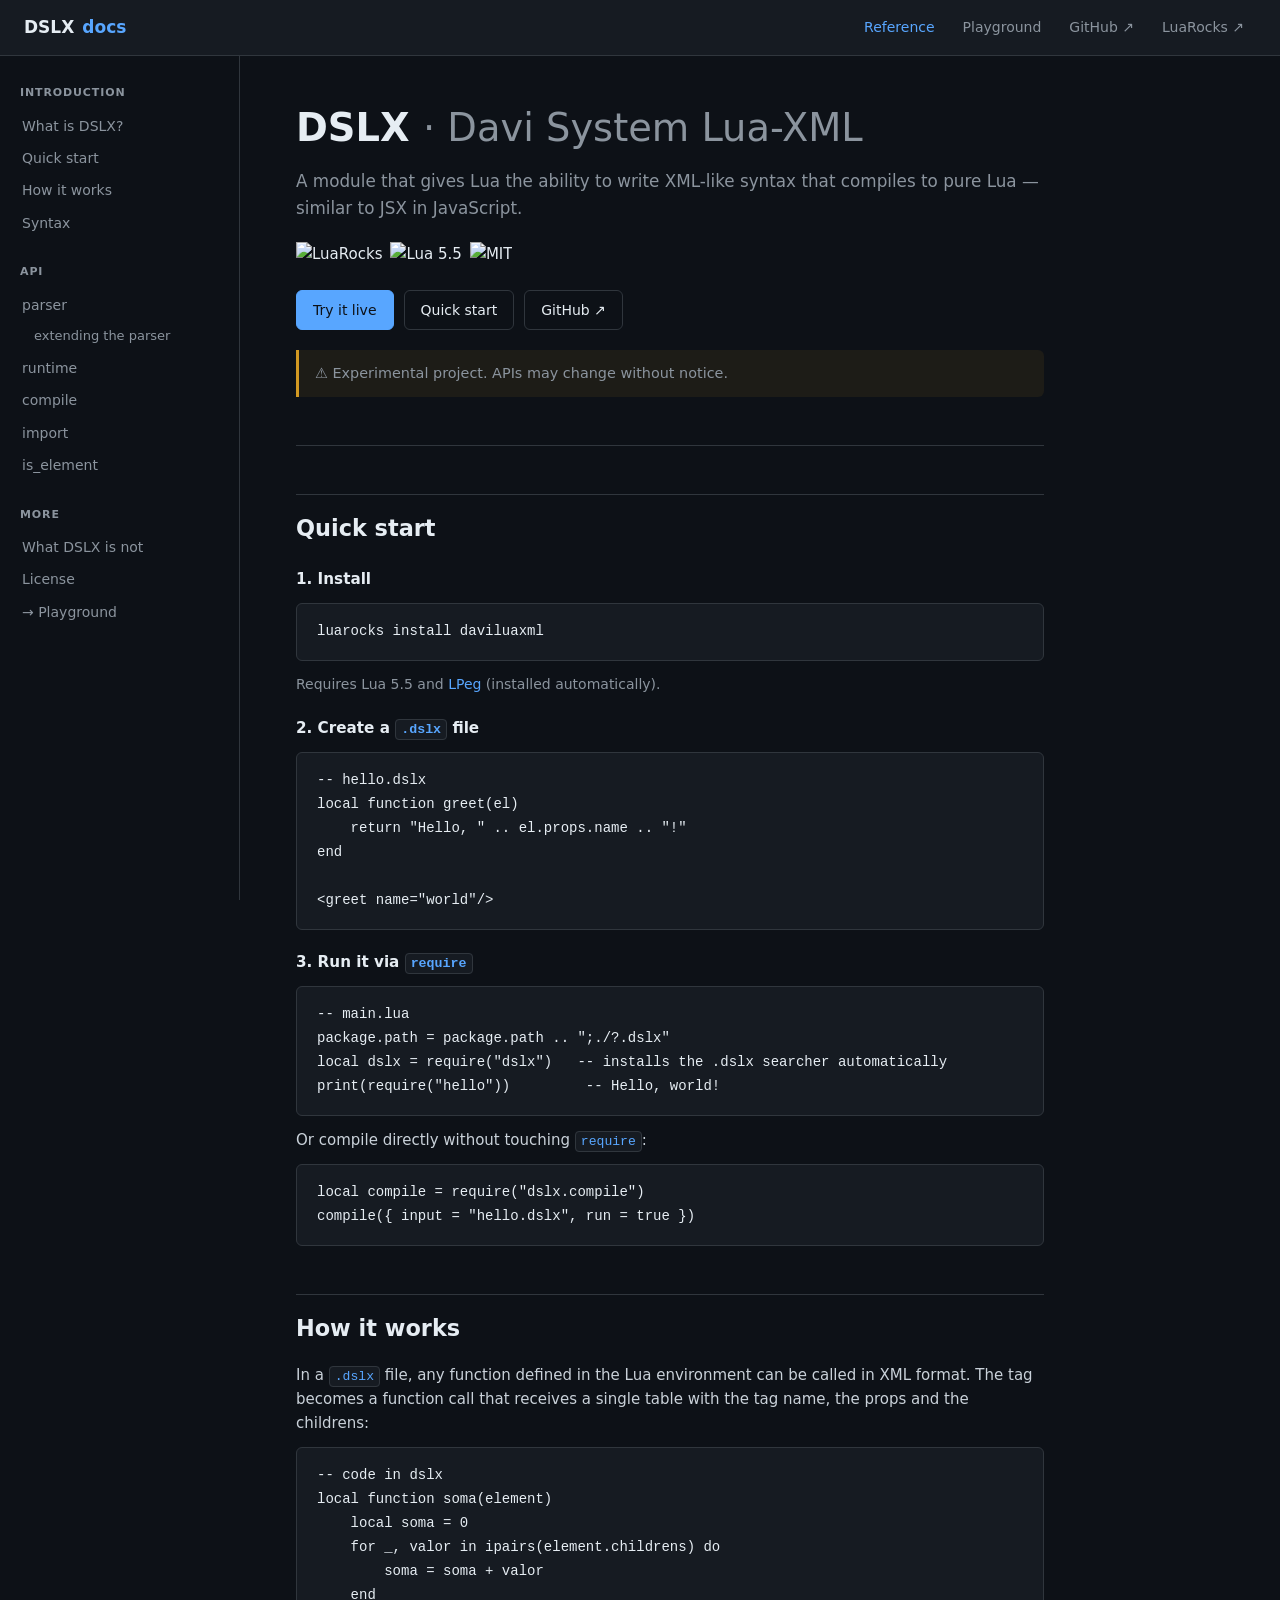
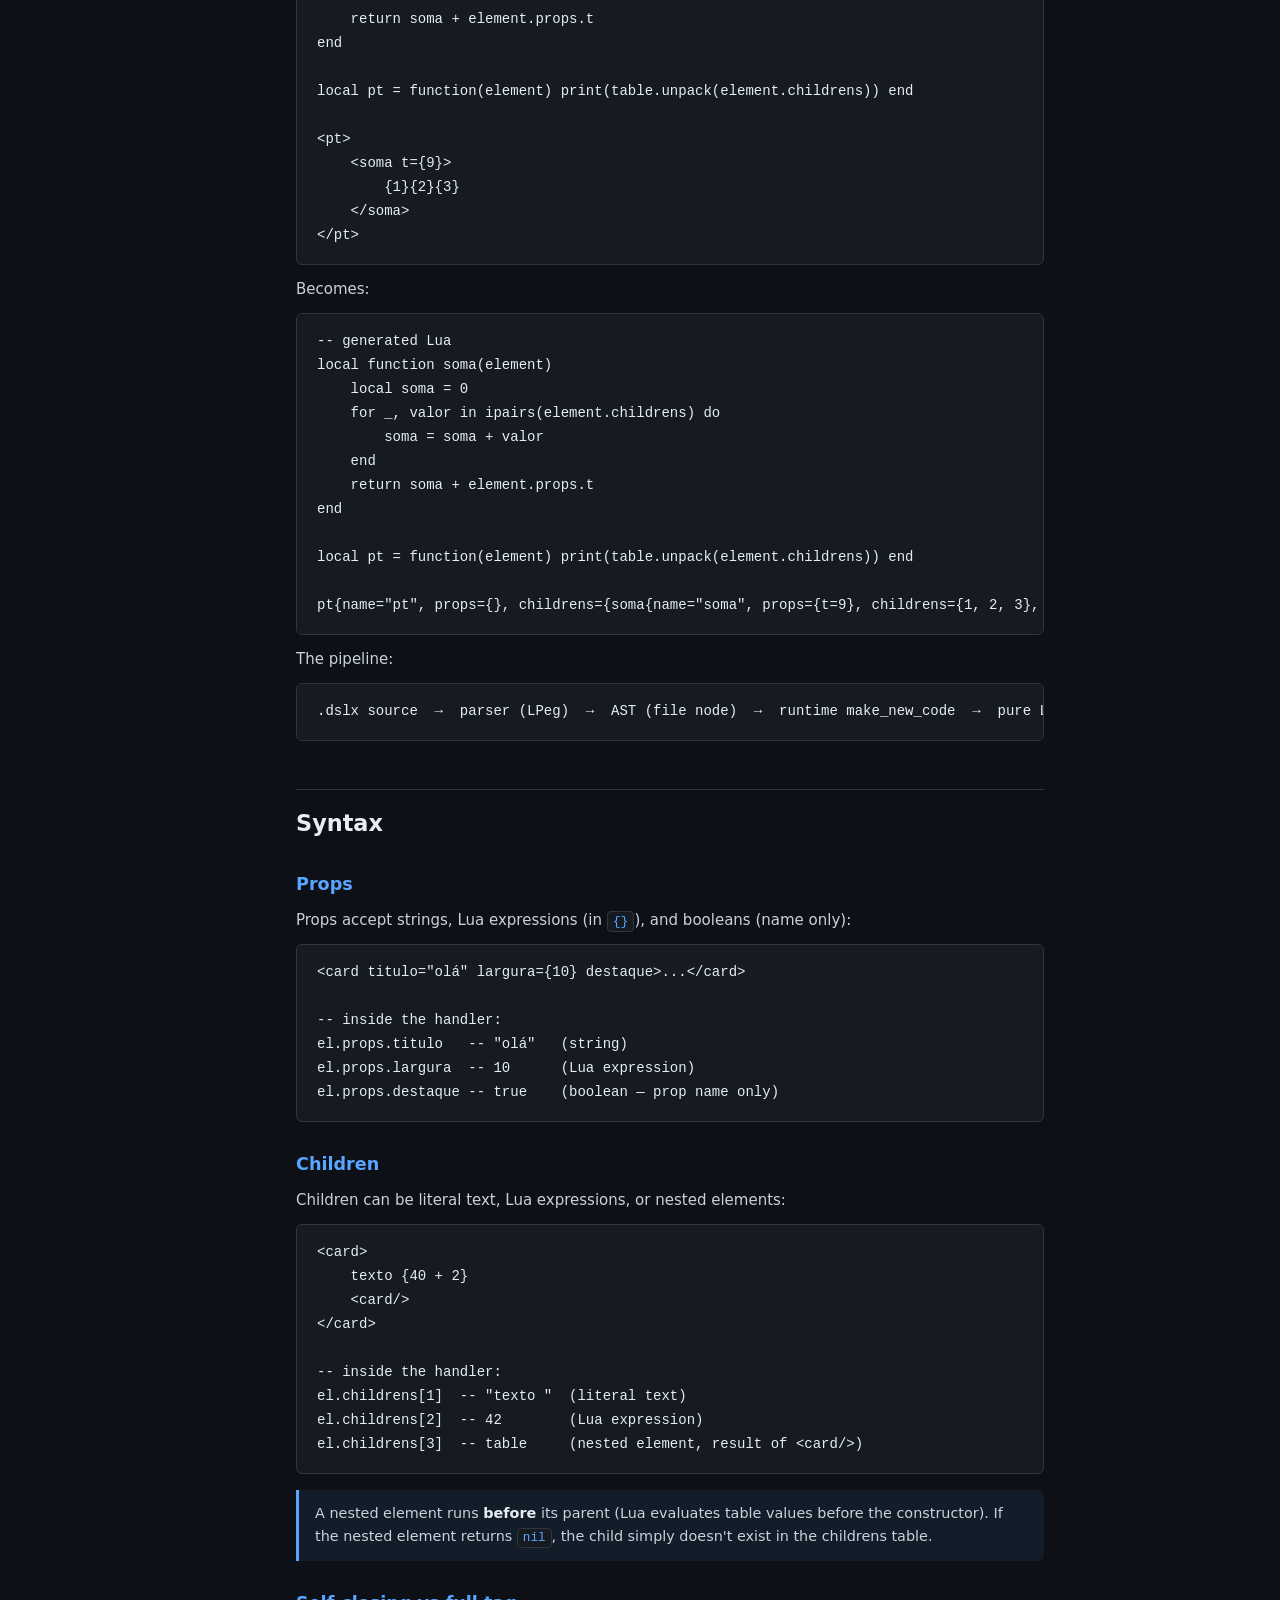
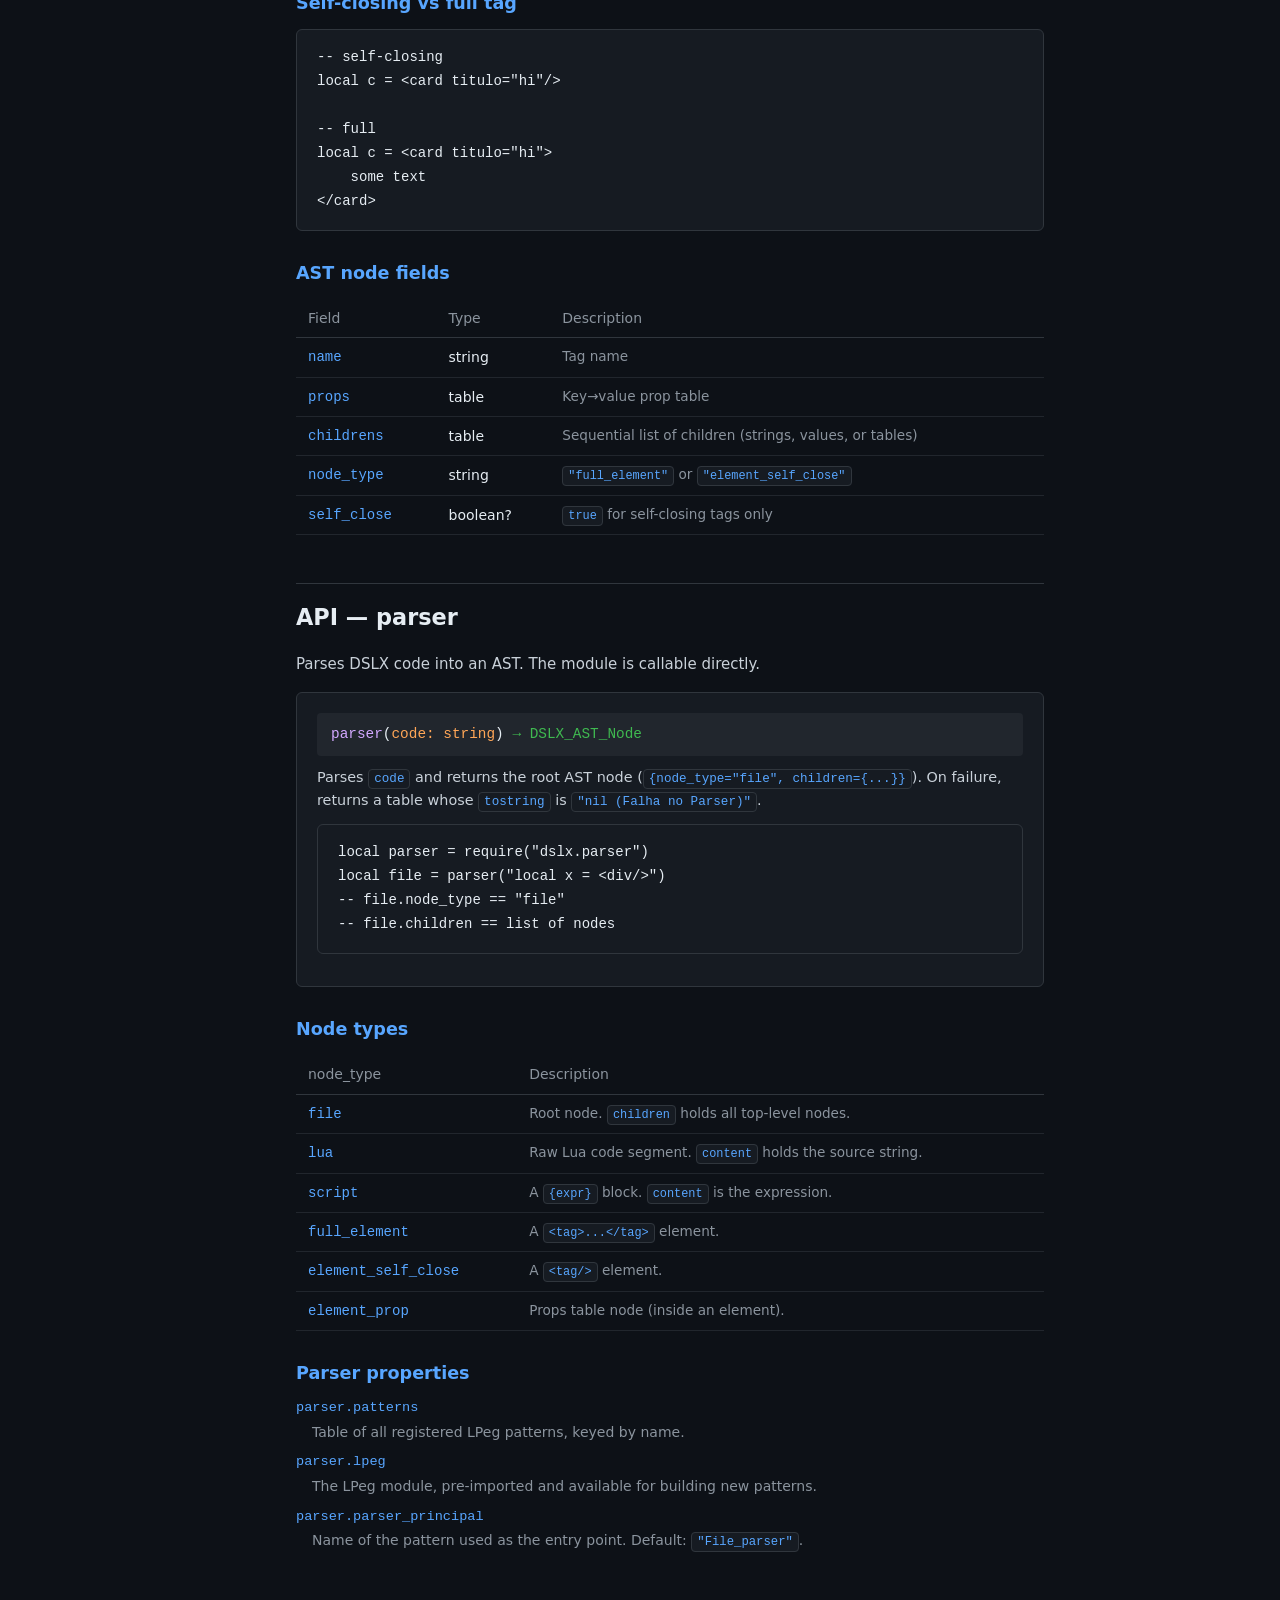
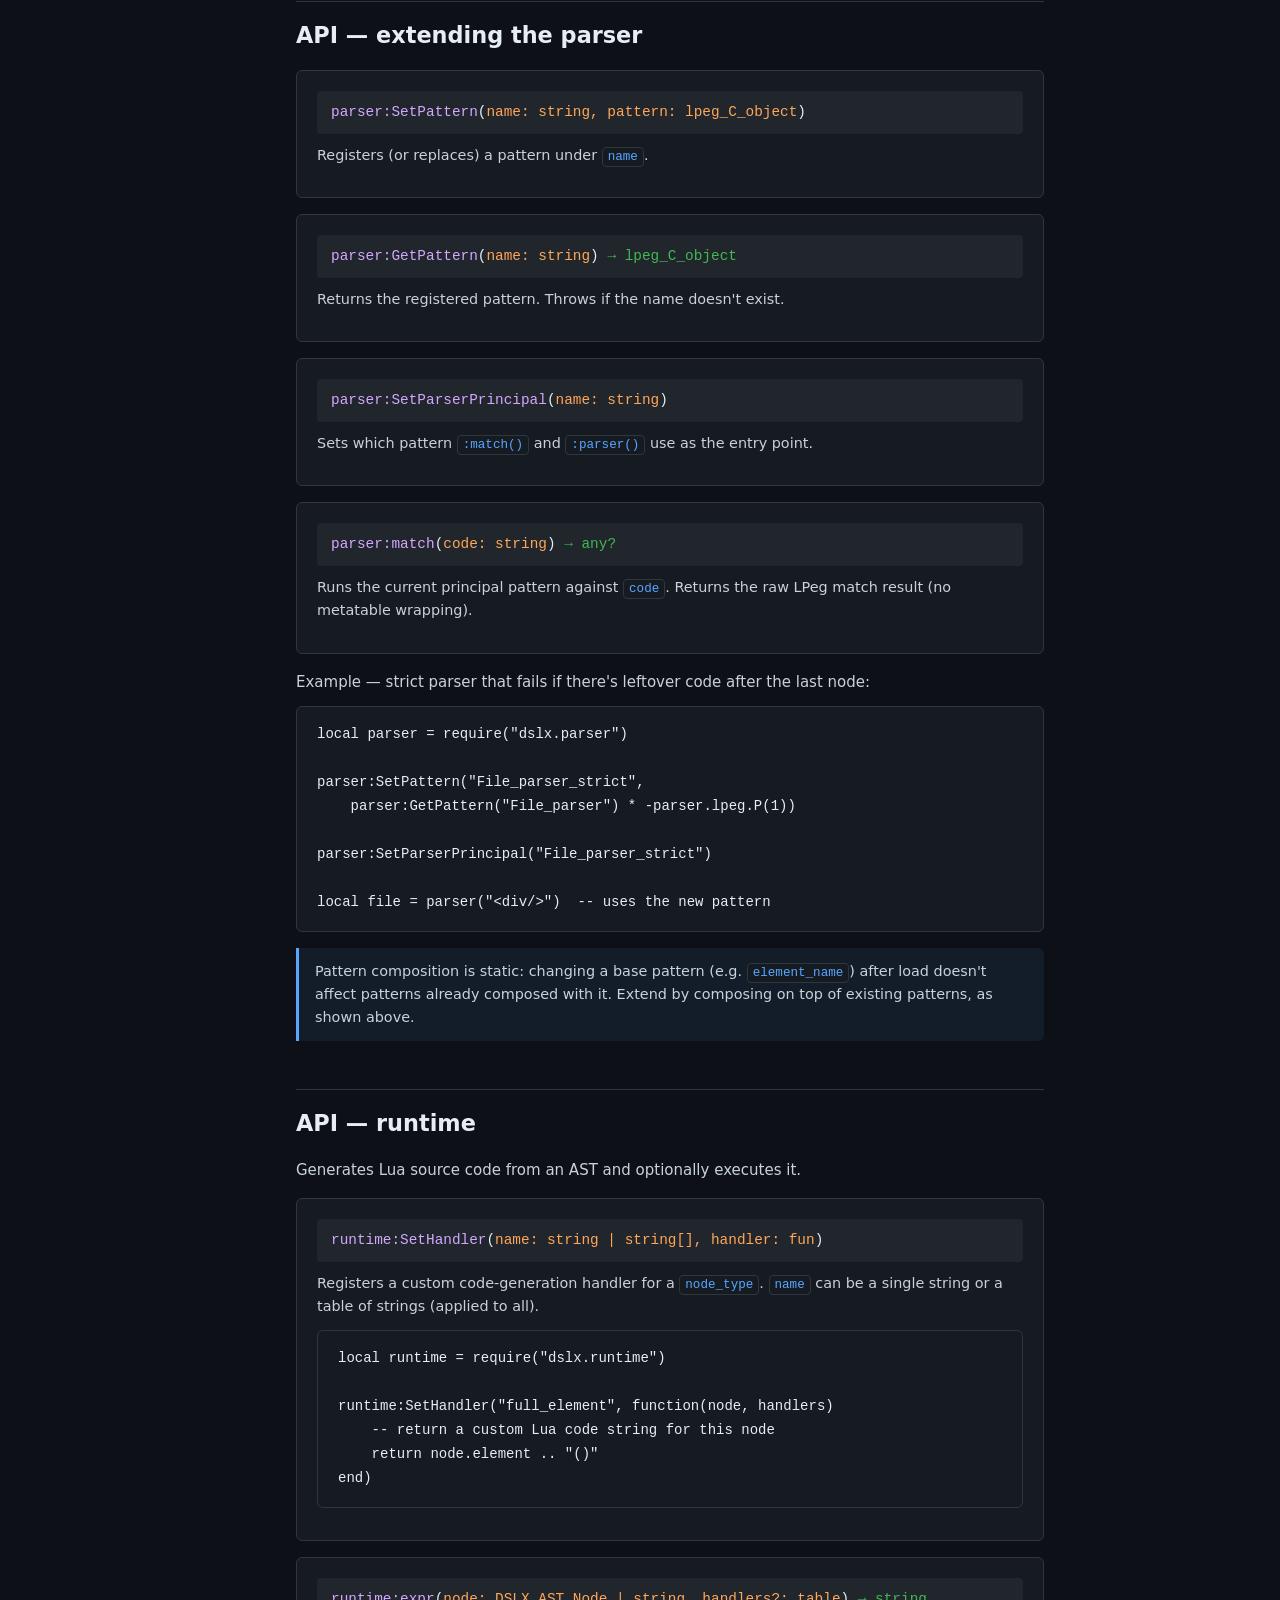
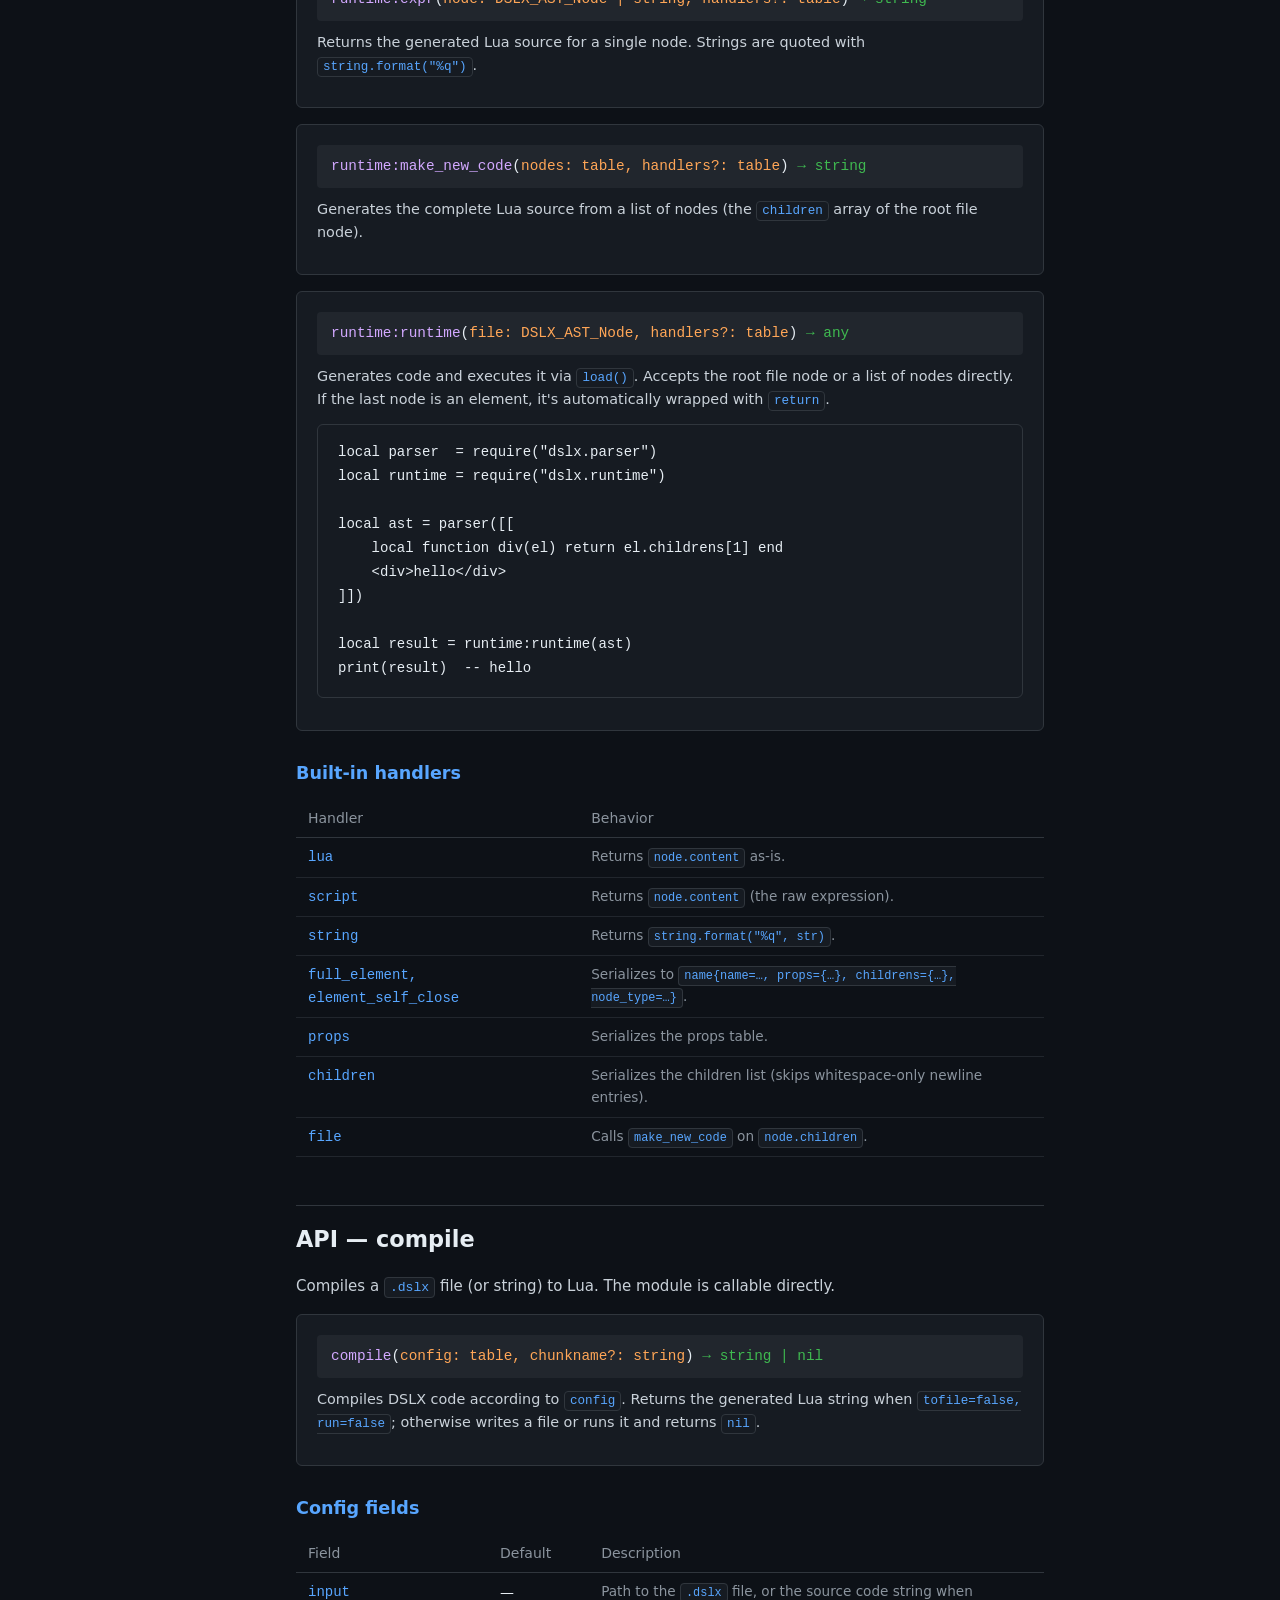
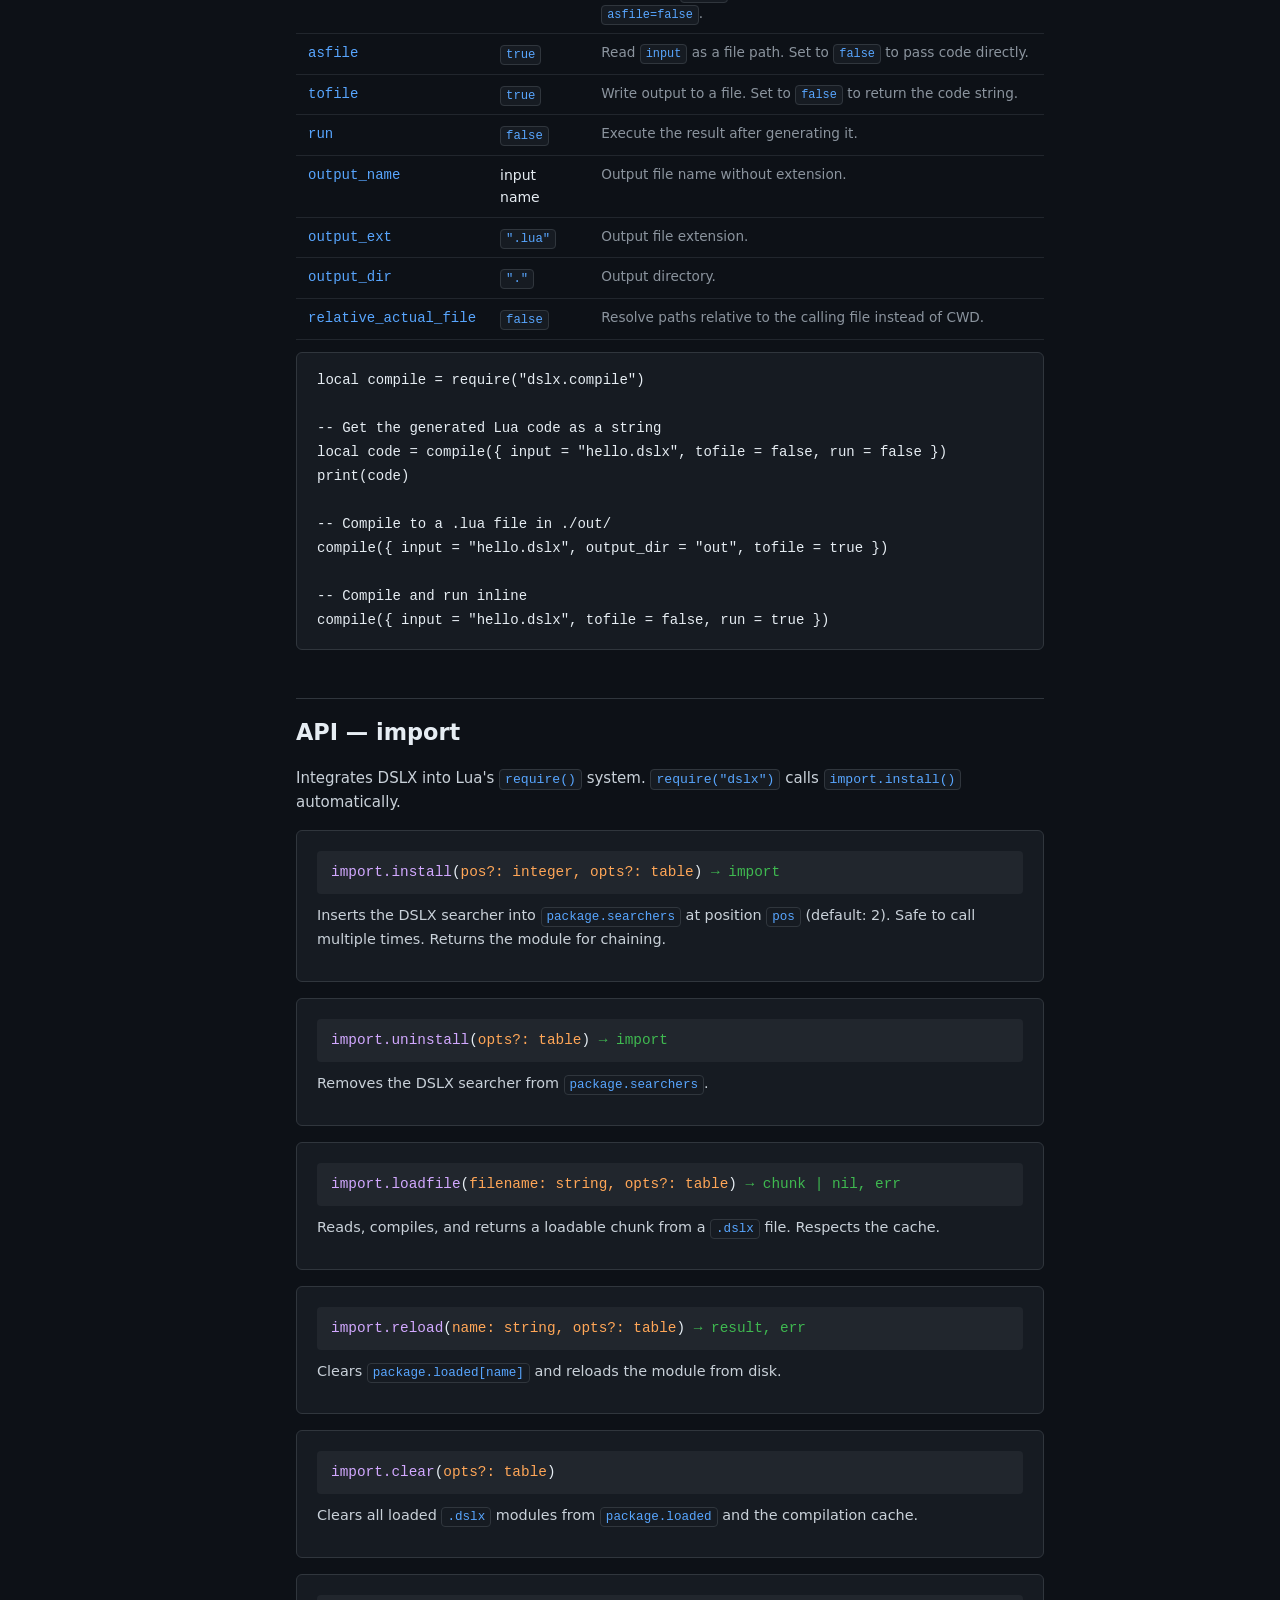
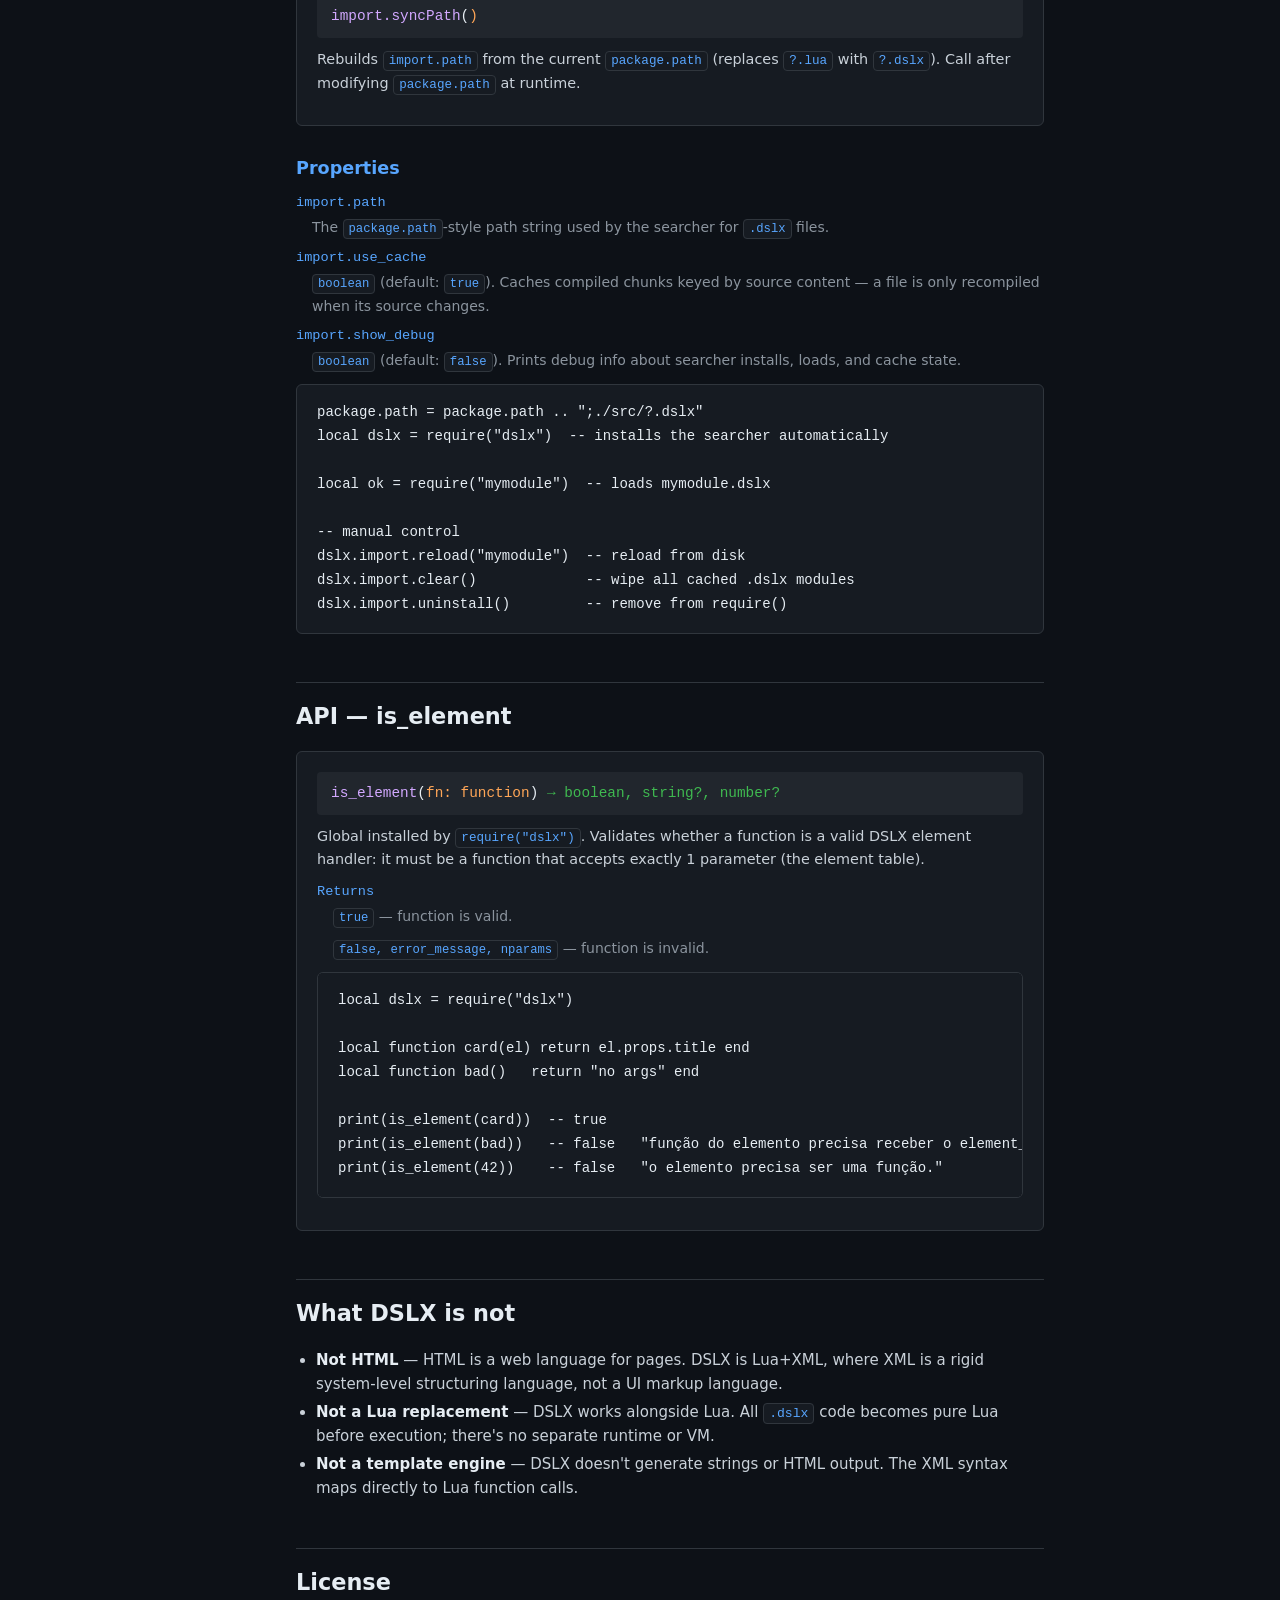
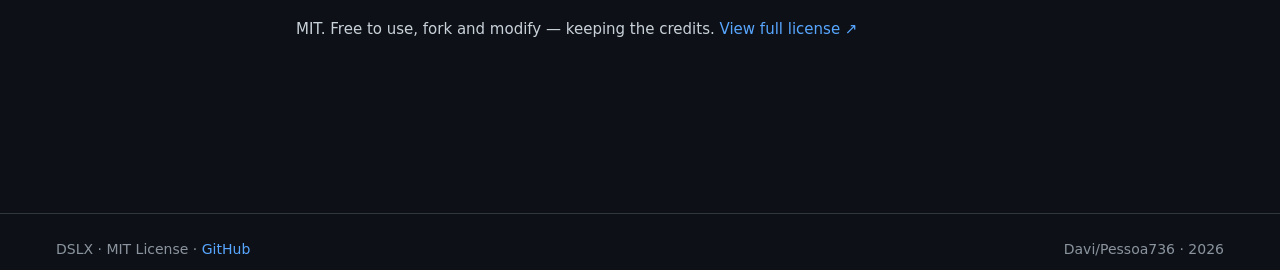
==== docs/index.html @ d16138a1 "feat: adiciona site de documentação estático em docs/ com playground interativo - docs/index.html: r" ====
<!DOCTYPE html>
<html lang="en">
<head>
<meta charset="UTF-8"/>
<meta name="viewport" content="width=device-width, initial-scale=1.0"/>
<title>DSLX — Davi System Lua-XML</title>
<link rel="stylesheet" href="assets/style.css"/>
<link rel="stylesheet" href="https://cdnjs.cloudflare.com/ajax/libs/highlight.js/11.9.0/styles/github-dark.min.css"/>
<script src="https://cdnjs.cloudflare.com/ajax/libs/highlight.js/11.9.0/highlight.min.js" defer></script>
<script defer>document.addEventListener('DOMContentLoaded', () => hljs.highlightAll());</script>
<style>
  /* mermaid centering */
  .mermaid { display:flex; justify-content:center; margin: 20px 0; }
</style>
</head>
<body>

<!-- ── nav ── -->
<nav class="nav">
  <a class="nav-logo" href="index.html">DSLX <span>docs</span></a>
  <div class="nav-links">
    <a href="index.html" class="active">Reference</a>
    <a href="playground.html">Playground</a>
    <a href="https://github.com/pessoa736/DLuaXML" class="hide-mobile">GitHub ↗</a>
    <a href="https://luarocks.org/modules/pessoa736/daviluaxml" class="hide-mobile">LuaRocks ↗</a>
  </div>
</nav>

<div class="docs-layout">

<!-- ── sidebar ── -->
<nav class="sidebar" id="sidebar">
  <div class="sidebar-group">
    <div class="sidebar-title">Introduction</div>
    <a href="#what-is-dslx">What is DSLX?</a>
    <a href="#quick-start">Quick start</a>
    <a href="#how-it-works">How it works</a>
    <a href="#syntax">Syntax</a>
  </div>
  <div class="sidebar-group">
    <div class="sidebar-title">API</div>
    <a href="#api-parser">parser</a>
    <a href="#api-parser-extend" class="sub">extending the parser</a>
    <a href="#api-runtime">runtime</a>
    <a href="#api-compile">compile</a>
    <a href="#api-import">import</a>
    <a href="#api-is-element">is_element</a>
  </div>
  <div class="sidebar-group">
    <div class="sidebar-title">More</div>
    <a href="#not-dslx">What DSLX is not</a>
    <a href="#license">License</a>
    <a href="playground.html">→ Playground</a>
  </div>
</nav>

<!-- ── content ── -->
<main class="docs-content">

<!-- hero -->
<section class="hero" id="what-is-dslx">
  <h1>DSLX <span style="color:var(--muted);font-weight:400">· Davi System Lua-XML</span></h1>
  <p>A module that gives Lua the ability to write XML-like syntax that compiles to pure Lua — similar to JSX in JavaScript.</p>
  <div class="hero-badges">
    <img src="https://img.shields.io/luarocks/v/pessoa736/daviluaxml" alt="LuaRocks"/>
    <img src="https://img.shields.io/badge/Lua-5.5-blue" alt="Lua 5.5"/>
    <img src="https://img.shields.io/badge/license-MIT-green" alt="MIT"/>
  </div>
  <div class="hero-actions">
    <a class="btn btn-primary" href="playground.html">Try it live</a>
    <a class="btn btn-secondary" href="#quick-start">Quick start</a>
    <a class="btn btn-secondary" href="https://github.com/pessoa736/DLuaXML">GitHub ↗</a>
  </div>
  <div class="callout warn" style="margin-top:20px">
    <p>⚠ Experimental project. APIs may change without notice.</p>
  </div>
</section>

<!-- quick start -->
<section id="quick-start">
  <h2>Quick start</h2>

  <h4>1. Install</h4>
  <pre><code class="language-bash">luarocks install daviluaxml</code></pre>
  <p style="font-size:.875rem;color:var(--muted)">Requires Lua 5.5 and <a href="http://www.inf.puc-rio.br/~roberto/lpeg/">LPeg</a> (installed automatically).</p>

  <h4>2. Create a <code>.dslx</code> file</h4>
  <pre><code class="language-lua">-- hello.dslx
local function greet(el)
    return "Hello, " .. el.props.name .. "!"
end

&lt;greet name="world"/&gt;</code></pre>

  <h4>3. Run it via <code>require</code></h4>
  <pre><code class="language-lua">-- main.lua
package.path = package.path .. ";./?.dslx"
local dslx = require("dslx")   -- installs the .dslx searcher automatically
print(require("hello"))         -- Hello, world!</code></pre>

  <p>Or compile directly without touching <code>require</code>:</p>
  <pre><code class="language-lua">local compile = require("dslx.compile")
compile({ input = "hello.dslx", run = true })</code></pre>
</section>

<!-- how it works -->
<section id="how-it-works">
  <h2>How it works</h2>
  <p>In a <code>.dslx</code> file, any function defined in the Lua environment can be called in XML format. The tag becomes a function call that receives a single table with the tag name, the props and the childrens:</p>

  <pre><code class="language-lua">-- code in dslx
local function soma(element)
    local soma = 0
    for _, valor in ipairs(element.childrens) do
        soma = soma + valor
    end
    return soma + element.props.t
end

local pt = function(element) print(table.unpack(element.childrens)) end

&lt;pt&gt;
    &lt;soma t={9}&gt;
        {1}{2}{3}
    &lt;/soma&gt;
&lt;/pt&gt;</code></pre>

  <p>Becomes:</p>

  <pre><code class="language-lua">-- generated Lua
local function soma(element)
    local soma = 0
    for _, valor in ipairs(element.childrens) do
        soma = soma + valor
    end
    return soma + element.props.t
end

local pt = function(element) print(table.unpack(element.childrens)) end

pt{name="pt", props={}, childrens={soma{name="soma", props={t=9}, childrens={1, 2, 3}, node_type="full_element"}}, node_type="full_element"}</code></pre>

  <p>The pipeline:</p>
  <pre><code class="language-text">.dslx source  →  parser (LPeg)  →  AST (file node)  →  runtime make_new_code  →  pure Lua  →  execute</code></pre>
</section>

<!-- syntax -->
<section id="syntax">
  <h2>Syntax</h2>

  <h3>Props</h3>
  <p>Props accept strings, Lua expressions (in <code>{}</code>), and booleans (name only):</p>
  <pre><code class="language-lua">&lt;card titulo="olá" largura={10} destaque&gt;...&lt;/card&gt;

-- inside the handler:
el.props.titulo   -- "olá"   (string)
el.props.largura  -- 10      (Lua expression)
el.props.destaque -- true    (boolean — prop name only)</code></pre>

  <h3>Children</h3>
  <p>Children can be literal text, Lua expressions, or nested elements:</p>
  <pre><code class="language-lua">&lt;card&gt;
    texto {40 + 2}
    &lt;card/&gt;
&lt;/card&gt;

-- inside the handler:
el.childrens[1]  -- "texto "  (literal text)
el.childrens[2]  -- 42        (Lua expression)
el.childrens[3]  -- table     (nested element, result of &lt;card/&gt;)</code></pre>

  <div class="callout">
    <p>A nested element runs <strong>before</strong> its parent (Lua evaluates table values before the constructor). If the nested element returns <code>nil</code>, the child simply doesn't exist in the childrens table.</p>
  </div>

  <h3>Self-closing vs full tag</h3>
  <pre><code class="language-lua">-- self-closing
local c = &lt;card titulo="hi"/&gt;

-- full
local c = &lt;card titulo="hi"&gt;
    some text
&lt;/card&gt;</code></pre>

  <h3>AST node fields</h3>
  <table class="type-table">
    <tr><th>Field</th><th>Type</th><th>Description</th></tr>
    <tr><td>name</td><td>string</td><td>Tag name</td></tr>
    <tr><td>props</td><td>table</td><td>Key→value prop table</td></tr>
    <tr><td>childrens</td><td>table</td><td>Sequential list of children (strings, values, or tables)</td></tr>
    <tr><td>node_type</td><td>string</td><td><code>"full_element"</code> or <code>"element_self_close"</code></td></tr>
    <tr><td>self_close</td><td>boolean?</td><td><code>true</code> for self-closing tags only</td></tr>
  </table>
</section>

<!-- API: parser -->
<section id="api-parser">
  <h2>API — parser</h2>
  <p>Parses DSLX code into an AST. The module is callable directly.</p>

  <div class="api-card">
    <div class="api-sig"><span class="fn-name">parser</span>(<span class="fn-arg">code: string</span>) <span class="fn-ret">→ DSLX_AST_Node</span></div>
    <p class="api-desc">Parses <code>code</code> and returns the root AST node (<code>{node_type="file", children={...}}</code>). On failure, returns a table whose <code>tostring</code> is <code>"nil (Falha no Parser)"</code>.</p>
    <pre><code class="language-lua">local parser = require("dslx.parser")
local file = parser("local x = &lt;div/&gt;")
-- file.node_type == "file"
-- file.children == list of nodes</code></pre>
  </div>

  <h3>Node types</h3>
  <table class="type-table">
    <tr><th>node_type</th><th>Description</th></tr>
    <tr><td>file</td><td>Root node. <code>children</code> holds all top-level nodes.</td></tr>
    <tr><td>lua</td><td>Raw Lua code segment. <code>content</code> holds the source string.</td></tr>
    <tr><td>script</td><td>A <code>{expr}</code> block. <code>content</code> is the expression.</td></tr>
    <tr><td>full_element</td><td>A <code>&lt;tag&gt;...&lt;/tag&gt;</code> element.</td></tr>
    <tr><td>element_self_close</td><td>A <code>&lt;tag/&gt;</code> element.</td></tr>
    <tr><td>element_prop</td><td>Props table node (inside an element).</td></tr>
  </table>

  <h3>Parser properties</h3>
  <dl class="api-params">
    <dt>parser.patterns</dt><dd>Table of all registered LPeg patterns, keyed by name.</dd>
    <dt>parser.lpeg</dt><dd>The LPeg module, pre-imported and available for building new patterns.</dd>
    <dt>parser.parser_principal</dt><dd>Name of the pattern used as the entry point. Default: <code>"File_parser"</code>.</dd>
  </dl>
</section>

<!-- API: extending parser -->
<section id="api-parser-extend">
  <h2>API — extending the parser</h2>

  <div class="api-card">
    <div class="api-sig"><span class="fn-name">parser:SetPattern</span>(<span class="fn-arg">name: string, pattern: lpeg_C_object</span>)</div>
    <p class="api-desc">Registers (or replaces) a pattern under <code>name</code>.</p>
  </div>

  <div class="api-card">
    <div class="api-sig"><span class="fn-name">parser:GetPattern</span>(<span class="fn-arg">name: string</span>) <span class="fn-ret">→ lpeg_C_object</span></div>
    <p class="api-desc">Returns the registered pattern. Throws if the name doesn't exist.</p>
  </div>

  <div class="api-card">
    <div class="api-sig"><span class="fn-name">parser:SetParserPrincipal</span>(<span class="fn-arg">name: string</span>)</div>
    <p class="api-desc">Sets which pattern <code>:match()</code> and <code>:parser()</code> use as the entry point.</p>
  </div>

  <div class="api-card">
    <div class="api-sig"><span class="fn-name">parser:match</span>(<span class="fn-arg">code: string</span>) <span class="fn-ret">→ any?</span></div>
    <p class="api-desc">Runs the current principal pattern against <code>code</code>. Returns the raw LPeg match result (no metatable wrapping).</p>
  </div>

  <p>Example — strict parser that fails if there's leftover code after the last node:</p>
  <pre><code class="language-lua">local parser = require("dslx.parser")

parser:SetPattern("File_parser_strict",
    parser:GetPattern("File_parser") * -parser.lpeg.P(1))

parser:SetParserPrincipal("File_parser_strict")

local file = parser("&lt;div/&gt;")  -- uses the new pattern</code></pre>

  <div class="callout">
    <p>Pattern composition is static: changing a base pattern (e.g. <code>element_name</code>) after load doesn't affect patterns already composed with it. Extend by composing on top of existing patterns, as shown above.</p>
  </div>
</section>

<!-- API: runtime -->
<section id="api-runtime">
  <h2>API — runtime</h2>
  <p>Generates Lua source code from an AST and optionally executes it.</p>

  <div class="api-card">
    <div class="api-sig"><span class="fn-name">runtime:SetHandler</span>(<span class="fn-arg">name: string | string[], handler: fun</span>)</div>
    <p class="api-desc">Registers a custom code-generation handler for a <code>node_type</code>. <code>name</code> can be a single string or a table of strings (applied to all).</p>
    <pre><code class="language-lua">local runtime = require("dslx.runtime")

runtime:SetHandler("full_element", function(node, handlers)
    -- return a custom Lua code string for this node
    return node.element .. "()"
end)</code></pre>
  </div>

  <div class="api-card">
    <div class="api-sig"><span class="fn-name">runtime:expr</span>(<span class="fn-arg">node: DSLX_AST_Node | string, handlers?: table</span>) <span class="fn-ret">→ string</span></div>
    <p class="api-desc">Returns the generated Lua source for a single node. Strings are quoted with <code>string.format("%q")</code>.</p>
  </div>

  <div class="api-card">
    <div class="api-sig"><span class="fn-name">runtime:make_new_code</span>(<span class="fn-arg">nodes: table, handlers?: table</span>) <span class="fn-ret">→ string</span></div>
    <p class="api-desc">Generates the complete Lua source from a list of nodes (the <code>children</code> array of the root file node).</p>
  </div>

  <div class="api-card">
    <div class="api-sig"><span class="fn-name">runtime:runtime</span>(<span class="fn-arg">file: DSLX_AST_Node, handlers?: table</span>) <span class="fn-ret">→ any</span></div>
    <p class="api-desc">Generates code and executes it via <code>load()</code>. Accepts the root file node or a list of nodes directly. If the last node is an element, it's automatically wrapped with <code>return</code>.</p>
    <pre><code class="language-lua">local parser  = require("dslx.parser")
local runtime = require("dslx.runtime")

local ast = parser([[
    local function div(el) return el.childrens[1] end
    &lt;div&gt;hello&lt;/div&gt;
]])

local result = runtime:runtime(ast)
print(result)  -- hello</code></pre>
  </div>

  <h3>Built-in handlers</h3>
  <table class="type-table">
    <tr><th>Handler</th><th>Behavior</th></tr>
    <tr><td>lua</td><td>Returns <code>node.content</code> as-is.</td></tr>
    <tr><td>script</td><td>Returns <code>node.content</code> (the raw expression).</td></tr>
    <tr><td>string</td><td>Returns <code>string.format("%q", str)</code>.</td></tr>
    <tr><td>full_element, element_self_close</td><td>Serializes to <code>name{name=…, props={…}, childrens={…}, node_type=…}</code>.</td></tr>
    <tr><td>props</td><td>Serializes the props table.</td></tr>
    <tr><td>children</td><td>Serializes the children list (skips whitespace-only newline entries).</td></tr>
    <tr><td>file</td><td>Calls <code>make_new_code</code> on <code>node.children</code>.</td></tr>
  </table>
</section>

<!-- API: compile -->
<section id="api-compile">
  <h2>API — compile</h2>
  <p>Compiles a <code>.dslx</code> file (or string) to Lua. The module is callable directly.</p>

  <div class="api-card">
    <div class="api-sig"><span class="fn-name">compile</span>(<span class="fn-arg">config: table, chunkname?: string</span>) <span class="fn-ret">→ string | nil</span></div>
    <p class="api-desc">Compiles DSLX code according to <code>config</code>. Returns the generated Lua string when <code>tofile=false, run=false</code>; otherwise writes a file or runs it and returns <code>nil</code>.</p>
  </div>

  <h3>Config fields</h3>
  <table class="type-table">
    <tr><th>Field</th><th>Default</th><th>Description</th></tr>
    <tr><td>input</td><td>—</td><td>Path to the <code>.dslx</code> file, or the source code string when <code>asfile=false</code>.</td></tr>
    <tr><td>asfile</td><td><code>true</code></td><td>Read <code>input</code> as a file path. Set to <code>false</code> to pass code directly.</td></tr>
    <tr><td>tofile</td><td><code>true</code></td><td>Write output to a file. Set to <code>false</code> to return the code string.</td></tr>
    <tr><td>run</td><td><code>false</code></td><td>Execute the result after generating it.</td></tr>
    <tr><td>output_name</td><td>input name</td><td>Output file name without extension.</td></tr>
    <tr><td>output_ext</td><td><code>".lua"</code></td><td>Output file extension.</td></tr>
    <tr><td>output_dir</td><td><code>"."</code></td><td>Output directory.</td></tr>
    <tr><td>relative_actual_file</td><td><code>false</code></td><td>Resolve paths relative to the calling file instead of CWD.</td></tr>
  </table>

  <pre><code class="language-lua">local compile = require("dslx.compile")

-- Get the generated Lua code as a string
local code = compile({ input = "hello.dslx", tofile = false, run = false })
print(code)

-- Compile to a .lua file in ./out/
compile({ input = "hello.dslx", output_dir = "out", tofile = true })

-- Compile and run inline
compile({ input = "hello.dslx", tofile = false, run = true })</code></pre>
</section>

<!-- API: import -->
<section id="api-import">
  <h2>API — import</h2>
  <p>Integrates DSLX into Lua's <code>require()</code> system. <code>require("dslx")</code> calls <code>import.install()</code> automatically.</p>

  <div class="api-card">
    <div class="api-sig"><span class="fn-name">import.install</span>(<span class="fn-arg">pos?: integer, opts?: table</span>) <span class="fn-ret">→ import</span></div>
    <p class="api-desc">Inserts the DSLX searcher into <code>package.searchers</code> at position <code>pos</code> (default: 2). Safe to call multiple times. Returns the module for chaining.</p>
  </div>

  <div class="api-card">
    <div class="api-sig"><span class="fn-name">import.uninstall</span>(<span class="fn-arg">opts?: table</span>) <span class="fn-ret">→ import</span></div>
    <p class="api-desc">Removes the DSLX searcher from <code>package.searchers</code>.</p>
  </div>

  <div class="api-card">
    <div class="api-sig"><span class="fn-name">import.loadfile</span>(<span class="fn-arg">filename: string, opts?: table</span>) <span class="fn-ret">→ chunk | nil, err</span></div>
    <p class="api-desc">Reads, compiles, and returns a loadable chunk from a <code>.dslx</code> file. Respects the cache.</p>
  </div>

  <div class="api-card">
    <div class="api-sig"><span class="fn-name">import.reload</span>(<span class="fn-arg">name: string, opts?: table</span>) <span class="fn-ret">→ result, err</span></div>
    <p class="api-desc">Clears <code>package.loaded[name]</code> and reloads the module from disk.</p>
  </div>

  <div class="api-card">
    <div class="api-sig"><span class="fn-name">import.clear</span>(<span class="fn-arg">opts?: table</span>)</div>
    <p class="api-desc">Clears all loaded <code>.dslx</code> modules from <code>package.loaded</code> and the compilation cache.</p>
  </div>

  <div class="api-card">
    <div class="api-sig"><span class="fn-name">import.syncPath</span>(<span class="fn-arg">)</span></div>
    <p class="api-desc">Rebuilds <code>import.path</code> from the current <code>package.path</code> (replaces <code>?.lua</code> with <code>?.dslx</code>). Call after modifying <code>package.path</code> at runtime.</p>
  </div>

  <h3>Properties</h3>
  <dl class="api-params">
    <dt>import.path</dt><dd>The <code>package.path</code>-style path string used by the searcher for <code>.dslx</code> files.</dd>
    <dt>import.use_cache</dt><dd><code>boolean</code> (default: <code>true</code>). Caches compiled chunks keyed by source content — a file is only recompiled when its source changes.</dd>
    <dt>import.show_debug</dt><dd><code>boolean</code> (default: <code>false</code>). Prints debug info about searcher installs, loads, and cache state.</dd>
  </dl>

  <pre><code class="language-lua">package.path = package.path .. ";./src/?.dslx"
local dslx = require("dslx")  -- installs the searcher automatically

local ok = require("mymodule")  -- loads mymodule.dslx

-- manual control
dslx.import.reload("mymodule")  -- reload from disk
dslx.import.clear()             -- wipe all cached .dslx modules
dslx.import.uninstall()         -- remove from require()</code></pre>
</section>

<!-- API: is_element -->
<section id="api-is-element">
  <h2>API — is_element</h2>

  <div class="api-card">
    <div class="api-sig"><span class="fn-name">is_element</span>(<span class="fn-arg">fn: function</span>) <span class="fn-ret">→ boolean, string?, number?</span></div>
    <p class="api-desc">Global installed by <code>require("dslx")</code>. Validates whether a function is a valid DSLX element handler: it must be a function that accepts exactly 1 parameter (the element table).</p>
    <dl class="api-params">
      <dt>Returns</dt>
      <dd><code>true</code> — function is valid.</dd>
      <dd><code>false, error_message, nparams</code> — function is invalid.</dd>
    </dl>
    <pre><code class="language-lua">local dslx = require("dslx")

local function card(el) return el.props.title end
local function bad()   return "no args" end

print(is_element(card))  -- true
print(is_element(bad))   -- false   "função do elemento precisa receber o element_data."   0
print(is_element(42))    -- false   "o elemento precisa ser uma função."</code></pre>
  </div>
</section>

<!-- what DSLX is not -->
<section id="not-dslx">
  <h2>What DSLX is not</h2>
  <ul>
    <li><strong>Not HTML</strong> — HTML is a web language for pages. DSLX is Lua+XML, where XML is a rigid system-level structuring language, not a UI markup language.</li>
    <li><strong>Not a Lua replacement</strong> — DSLX works alongside Lua. All <code>.dslx</code> code becomes pure Lua before execution; there's no separate runtime or VM.</li>
    <li><strong>Not a template engine</strong> — DSLX doesn't generate strings or HTML output. The XML syntax maps directly to Lua function calls.</li>
  </ul>
</section>

<!-- license -->
<section id="license">
  <h2>License</h2>
  <p>MIT. Free to use, fork and modify — keeping the credits. <a href="https://github.com/pessoa736/DLuaXML/blob/main/LICENSE">View full license ↗</a></p>
</section>

</main>
</div>

<footer class="footer">
  <span>DSLX · MIT License · <a href="https://github.com/pessoa736/DLuaXML">GitHub</a></span>
  <span style="color:var(--muted)">Davi/Pessoa736 · 2026</span>
</footer>

<script>
// Sidebar active link on scroll
const sections = document.querySelectorAll('section[id]');
const links = document.querySelectorAll('.sidebar a[href^="#"]');
window.addEventListener('scroll', () => {
    let current = '';
    sections.forEach(s => {
        if (window.scrollY >= s.offsetTop - 80) current = s.id;
    });
    links.forEach(a => {
        a.classList.toggle('active', a.getAttribute('href') === '#' + current);
    });
}, { passive: true });
</script>
</body>
</html>
---- docs/assets/style.css ----
/* ── design tokens ───────────────────────────────────────────────────────── */
:root {
    --bg:          #0d1117;
    --bg2:         #161b22;
    --bg3:         #21262d;
    --border:      #30363d;
    --text:        #e6edf3;
    --muted:       #8b949e;
    --accent:      #58a6ff;
    --accent-h:    #79b8ff;
    --green:       #3fb950;
    --yellow:      #d29922;
    --red:         #f85149;
    --code-bg:     #161b22;
    --radius:      6px;
    --sidebar-w:   240px;
    --nav-h:       56px;
    --mono:        'Cascadia Code', 'Fira Code', 'Consolas', monospace;
}

/* ── reset ───────────────────────────────────────────────────────────────── */
*, *::before, *::after { box-sizing: border-box; margin: 0; padding: 0; }
html { scroll-behavior: smooth; }
body {
    font-family: -apple-system, BlinkMacSystemFont, 'Segoe UI', system-ui, sans-serif;
    background: var(--bg);
    color: var(--text);
    font-size: 15px;
    line-height: 1.6;
}
a { color: var(--accent); text-decoration: none; }
a:hover { color: var(--accent-h); text-decoration: underline; }

/* ── top nav ─────────────────────────────────────────────────────────────── */
.nav {
    position: fixed; top: 0; left: 0; right: 0; z-index: 100;
    height: var(--nav-h);
    background: var(--bg2);
    border-bottom: 1px solid var(--border);
    display: flex; align-items: center;
    padding: 0 24px; gap: 24px;
}
.nav-logo {
    font-weight: 700; font-size: 17px;
    color: var(--text); display: flex; align-items: center; gap: 8px;
}
.nav-logo span { color: var(--accent); }
.nav-links { display: flex; gap: 4px; margin-left: auto; }
.nav-links a {
    padding: 6px 12px; border-radius: var(--radius);
    color: var(--muted); font-size: 14px; transition: color .15s, background .15s;
}
.nav-links a:hover { color: var(--text); background: var(--bg3); text-decoration: none; }
.nav-links a.active { color: var(--accent); }

/* ── docs layout ─────────────────────────────────────────────────────────── */
.docs-layout {
    display: flex;
    padding-top: var(--nav-h);
    min-height: 100vh;
}

/* sidebar */
.sidebar {
    width: var(--sidebar-w);
    flex-shrink: 0;
    position: sticky;
    top: var(--nav-h);
    height: calc(100vh - var(--nav-h));
    overflow-y: auto;
    padding: 24px 0;
    border-right: 1px solid var(--border);
}
.sidebar-group { margin-bottom: 20px; }
.sidebar-title {
    padding: 4px 20px 8px;
    font-size: 11px; font-weight: 600;
    color: var(--muted); text-transform: uppercase; letter-spacing: .08em;
}
.sidebar a {
    display: block; padding: 5px 20px;
    font-size: 14px; color: var(--muted);
    transition: color .1s, background .1s;
    border-left: 2px solid transparent;
}
.sidebar a:hover { color: var(--text); text-decoration: none; background: var(--bg2); }
.sidebar a.active {
    color: var(--accent); border-left-color: var(--accent); background: var(--bg2);
}
.sidebar a.sub { padding-left: 32px; font-size: 13px; }

/* content */
.docs-content {
    flex: 1; min-width: 0;
    max-width: 860px;
    padding: 48px 56px 96px;
}

/* ── typography ──────────────────────────────────────────────────────────── */
h1 { font-size: 2rem; font-weight: 700; line-height: 1.25; margin-bottom: 16px; }
h2 { font-size: 1.4rem; font-weight: 600; margin: 48px 0 16px; padding-top: 16px;
     border-top: 1px solid var(--border); }
h3 { font-size: 1.1rem; font-weight: 600; margin: 28px 0 10px; color: var(--accent); }
h4 { font-size: .95rem; font-weight: 600; margin: 20px 0 8px; }
p  { margin-bottom: 12px; color: #c9d1d9; }
ul, ol { margin: 0 0 12px 20px; }
li { margin-bottom: 4px; color: #c9d1d9; }
strong { color: var(--text); }

/* ── hero ────────────────────────────────────────────────────────────────── */
.hero { padding-bottom: 32px; border-bottom: 1px solid var(--border); margin-bottom: 0; }
.hero h1 { font-size: 2.4rem; }
.hero p  { font-size: 1.05rem; color: var(--muted); margin: 8px 0 20px; }
.hero-badges { display: flex; gap: 8px; flex-wrap: wrap; margin-bottom: 24px; }
.btn {
    display: inline-flex; align-items: center; gap: 6px;
    padding: 8px 16px; border-radius: var(--radius);
    font-size: 14px; font-weight: 500; cursor: pointer;
    border: 1px solid transparent; transition: all .15s;
    text-decoration: none;
}
.btn-primary { background: var(--accent); color: #0d1117; border-color: var(--accent); }
.btn-primary:hover { background: var(--accent-h); border-color: var(--accent-h); text-decoration: none; color: #0d1117; }
.btn-secondary { background: transparent; color: var(--text); border-color: var(--border); }
.btn-secondary:hover { background: var(--bg3); text-decoration: none; }
.hero-actions { display: flex; gap: 10px; flex-wrap: wrap; }

/* ── code ────────────────────────────────────────────────────────────────── */
code {
    font-family: var(--mono); font-size: .875em;
    background: var(--code-bg); color: var(--accent);
    padding: 2px 5px; border-radius: 4px;
    border: 1px solid var(--border);
}
pre {
    background: var(--code-bg); border: 1px solid var(--border);
    border-radius: var(--radius); overflow-x: auto;
    padding: 16px 20px; margin: 12px 0;
}
pre code {
    background: none; border: none; padding: 0;
    color: var(--text); font-size: .875rem; line-height: 1.6;
}

/* ── callouts ────────────────────────────────────────────────────────────── */
.callout {
    border-left: 3px solid var(--accent);
    background: rgba(88,166,255,.08);
    padding: 12px 16px; border-radius: 0 var(--radius) var(--radius) 0;
    margin: 16px 0;
}
.callout.warn { border-color: var(--yellow); background: rgba(210,153,34,.08); }
.callout p { margin: 0; font-size: .9rem; }

/* ── API reference cards ─────────────────────────────────────────────────── */
.api-card {
    background: var(--bg2); border: 1px solid var(--border);
    border-radius: var(--radius); padding: 20px; margin: 16px 0;
}
.api-sig {
    font-family: var(--mono); font-size: .9rem;
    color: var(--text); background: var(--bg3);
    padding: 10px 14px; border-radius: 4px; margin-bottom: 10px;
}
.api-sig .fn-name { color: #d2a8ff; }
.api-sig .fn-arg  { color: #ffa657; }
.api-sig .fn-ret  { color: var(--green); }
.api-desc { font-size: .9rem; color: #c9d1d9; margin-bottom: 10px; }
.api-params { font-size: .875rem; }
.api-params dt { font-family: var(--mono); color: var(--accent); font-size: .85rem; }
.api-params dd { margin: 2px 0 8px 16px; color: var(--muted); }

/* node type table */
.type-table { width: 100%; border-collapse: collapse; margin: 12px 0; font-size: .875rem; }
.type-table th {
    text-align: left; padding: 8px 12px;
    border-bottom: 1px solid var(--border);
    color: var(--muted); font-weight: 500;
}
.type-table td { padding: 8px 12px; border-bottom: 1px solid var(--bg3); vertical-align: top; }
.type-table td:first-child { font-family: var(--mono); color: var(--accent); }
.type-table td:last-child  { color: var(--muted); font-size: .85rem; }

/* ── playground layout ───────────────────────────────────────────────────── */
.pg-layout {
    display: flex; flex-direction: column;
    padding-top: var(--nav-h);
    height: 100vh;
    overflow: hidden;
}
.pg-toolbar {
    display: flex; align-items: center; gap: 10px;
    padding: 10px 16px;
    background: var(--bg2); border-bottom: 1px solid var(--border);
    flex-shrink: 0;
}
.pg-toolbar label { font-size: 13px; color: var(--muted); }
.pg-select {
    background: var(--bg3); border: 1px solid var(--border);
    color: var(--text); font-size: 13px;
    padding: 5px 8px; border-radius: var(--radius); cursor: pointer;
}
.pg-btn {
    padding: 6px 16px; border-radius: var(--radius); font-size: 13px;
    font-weight: 500; cursor: pointer; border: 1px solid transparent; transition: all .15s;
}
.pg-btn-run { background: var(--green); color: #0d1117; border-color: var(--green); }
.pg-btn-run:hover { opacity: .85; }
.pg-btn-clear { background: transparent; color: var(--muted); border-color: var(--border); }
.pg-btn-clear:hover { color: var(--text); background: var(--bg3); }
.pg-status { margin-left: auto; font-size: 12px; color: var(--muted); }
.pg-status.ok { color: var(--green); }
.pg-status.err { color: var(--red); }

.pg-panels {
    display: flex; flex: 1; overflow: hidden;
}
.pg-panel {
    display: flex; flex-direction: column;
    flex: 1; border-right: 1px solid var(--border); overflow: hidden;
}
.pg-panel:last-child { border-right: none; }
.pg-panel-header {
    padding: 8px 14px; font-size: 12px; font-weight: 600;
    color: var(--muted); text-transform: uppercase; letter-spacing: .06em;
    background: var(--bg2); border-bottom: 1px solid var(--border); flex-shrink: 0;
    display: flex; align-items: center; gap: 8px;
}
.pg-panel-header .dot {
    width: 7px; height: 7px; border-radius: 50%; background: var(--accent);
}
.pg-editor, .pg-output {
    flex: 1; overflow: auto;
    font-family: var(--mono); font-size: 13px; line-height: 1.6;
    background: var(--bg); color: var(--text);
    padding: 16px; resize: none; border: none; outline: none;
    white-space: pre; tab-size: 4;
}
.pg-editor { caret-color: var(--accent); }
.pg-output { color: #c9d1d9; }
.pg-output.error { color: var(--red); }
.pg-output.empty { color: var(--muted); font-style: italic; }

/* ── footer ──────────────────────────────────────────────────────────────── */
.footer {
    border-top: 1px solid var(--border);
    padding: 24px 56px; margin-top: 64px;
    color: var(--muted); font-size: .875rem;
    display: flex; justify-content: space-between; align-items: center;
}

/* ── responsive ──────────────────────────────────────────────────────────── */
@media (max-width: 768px) {
    .sidebar { display: none; }
    .docs-content { padding: 24px 20px 64px; }
    .pg-panels { flex-direction: column; }
    .pg-panel { flex: none; height: 33.33%; border-right: none; border-bottom: 1px solid var(--border); }
    .nav-links .hide-mobile { display: none; }
    .footer { padding: 16px 20px; flex-direction: column; gap: 8px; text-align: center; }
}
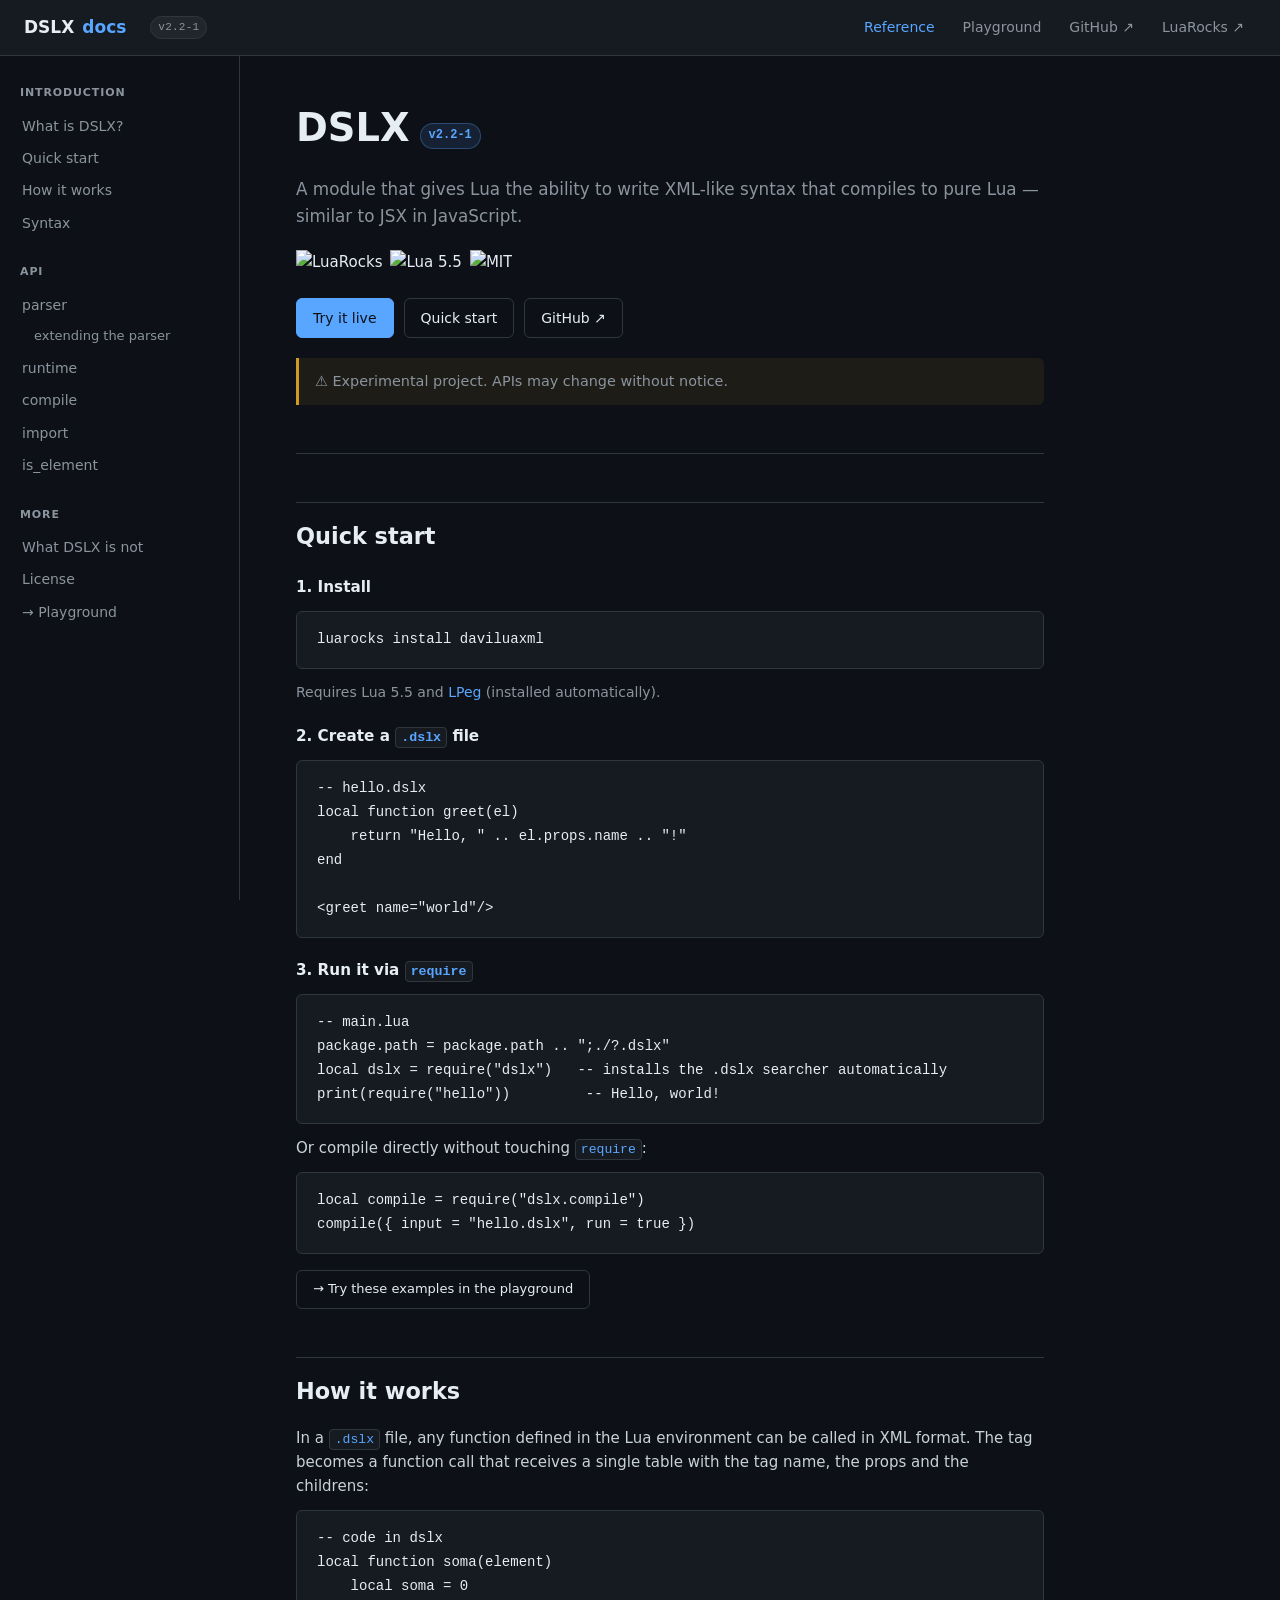
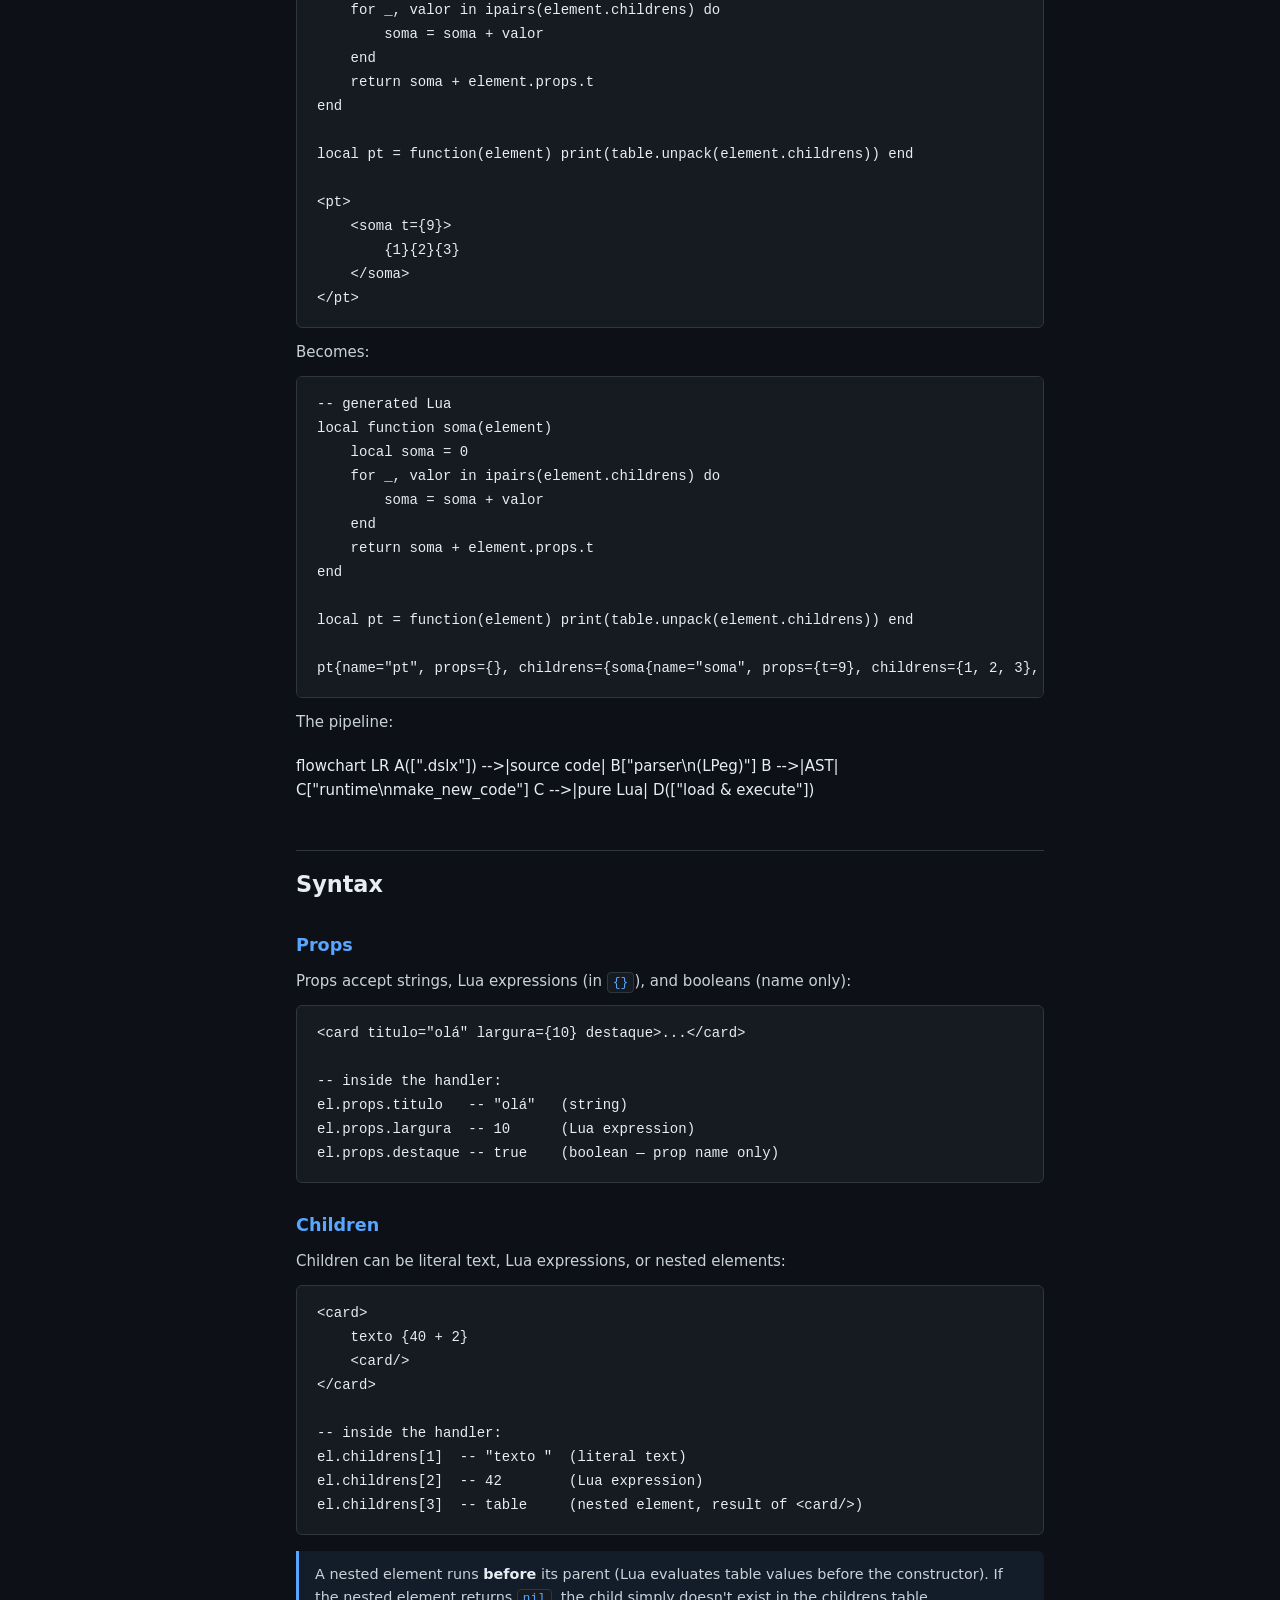
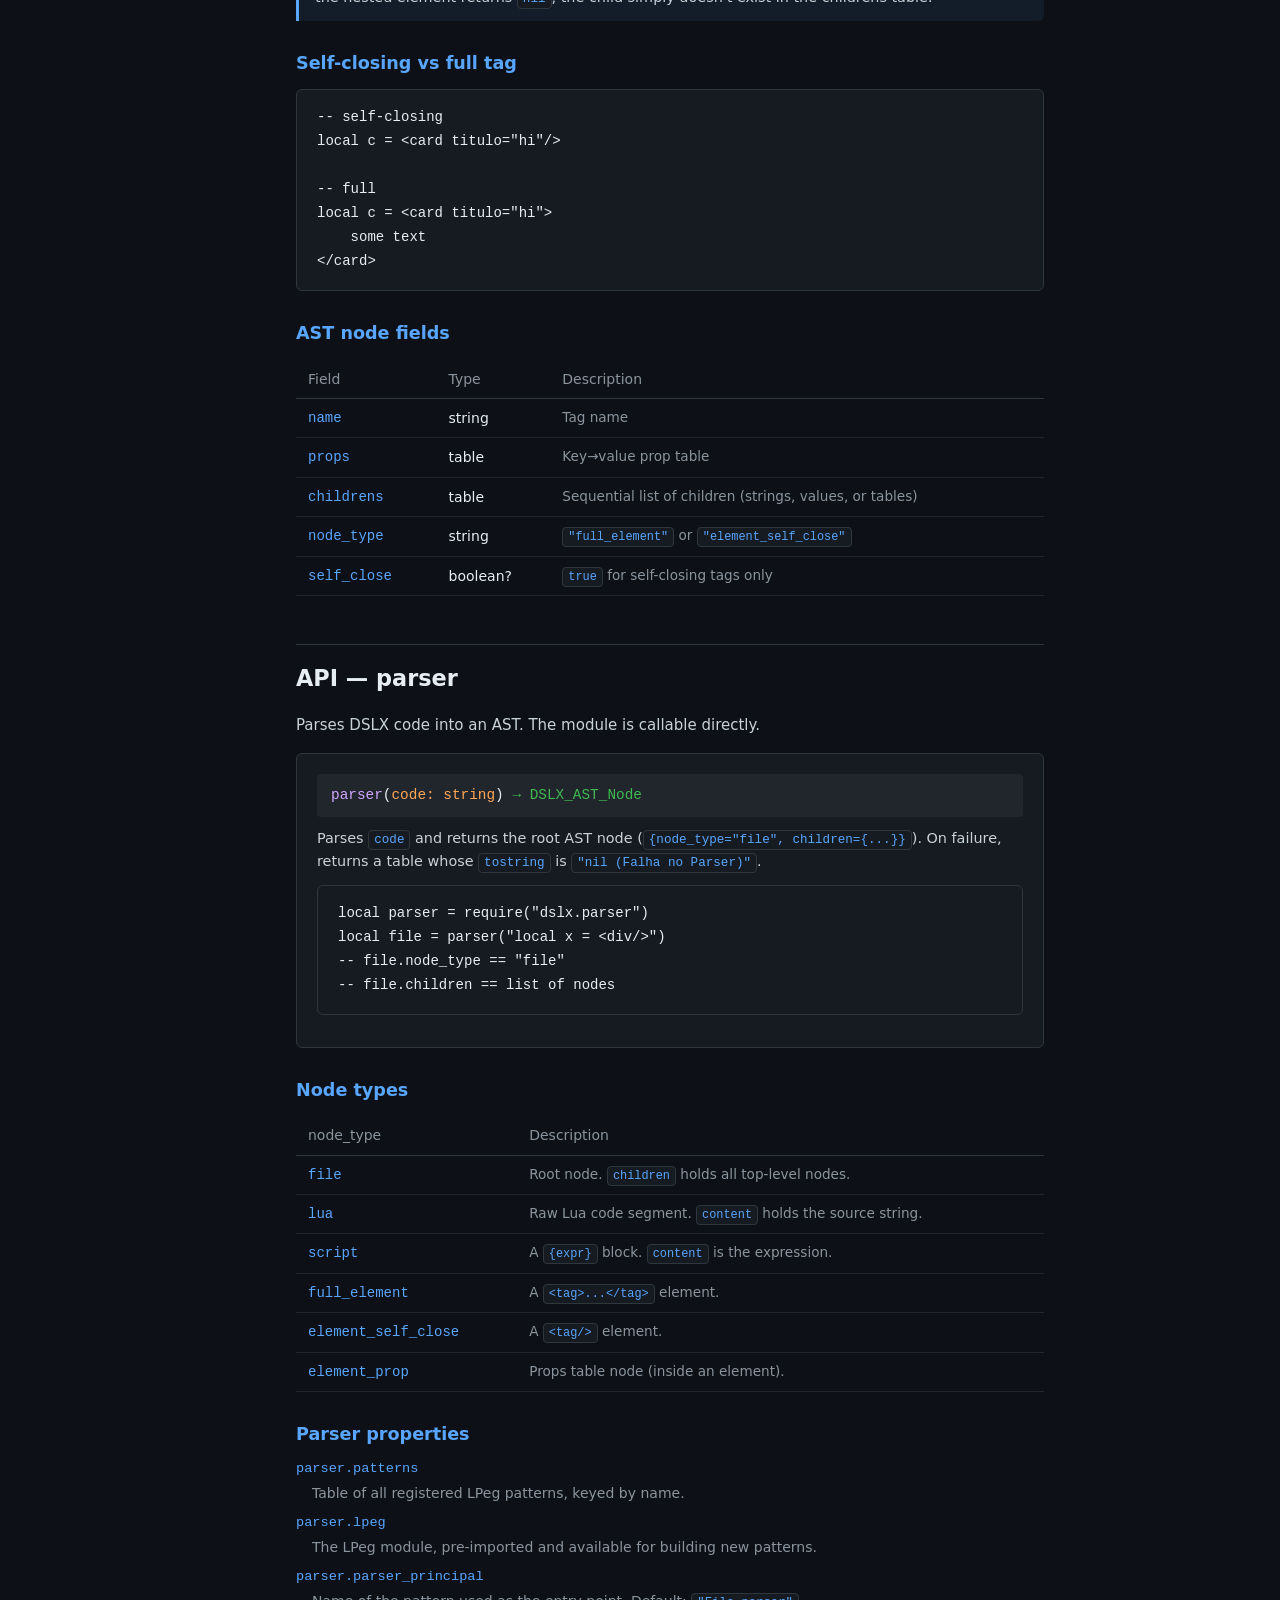
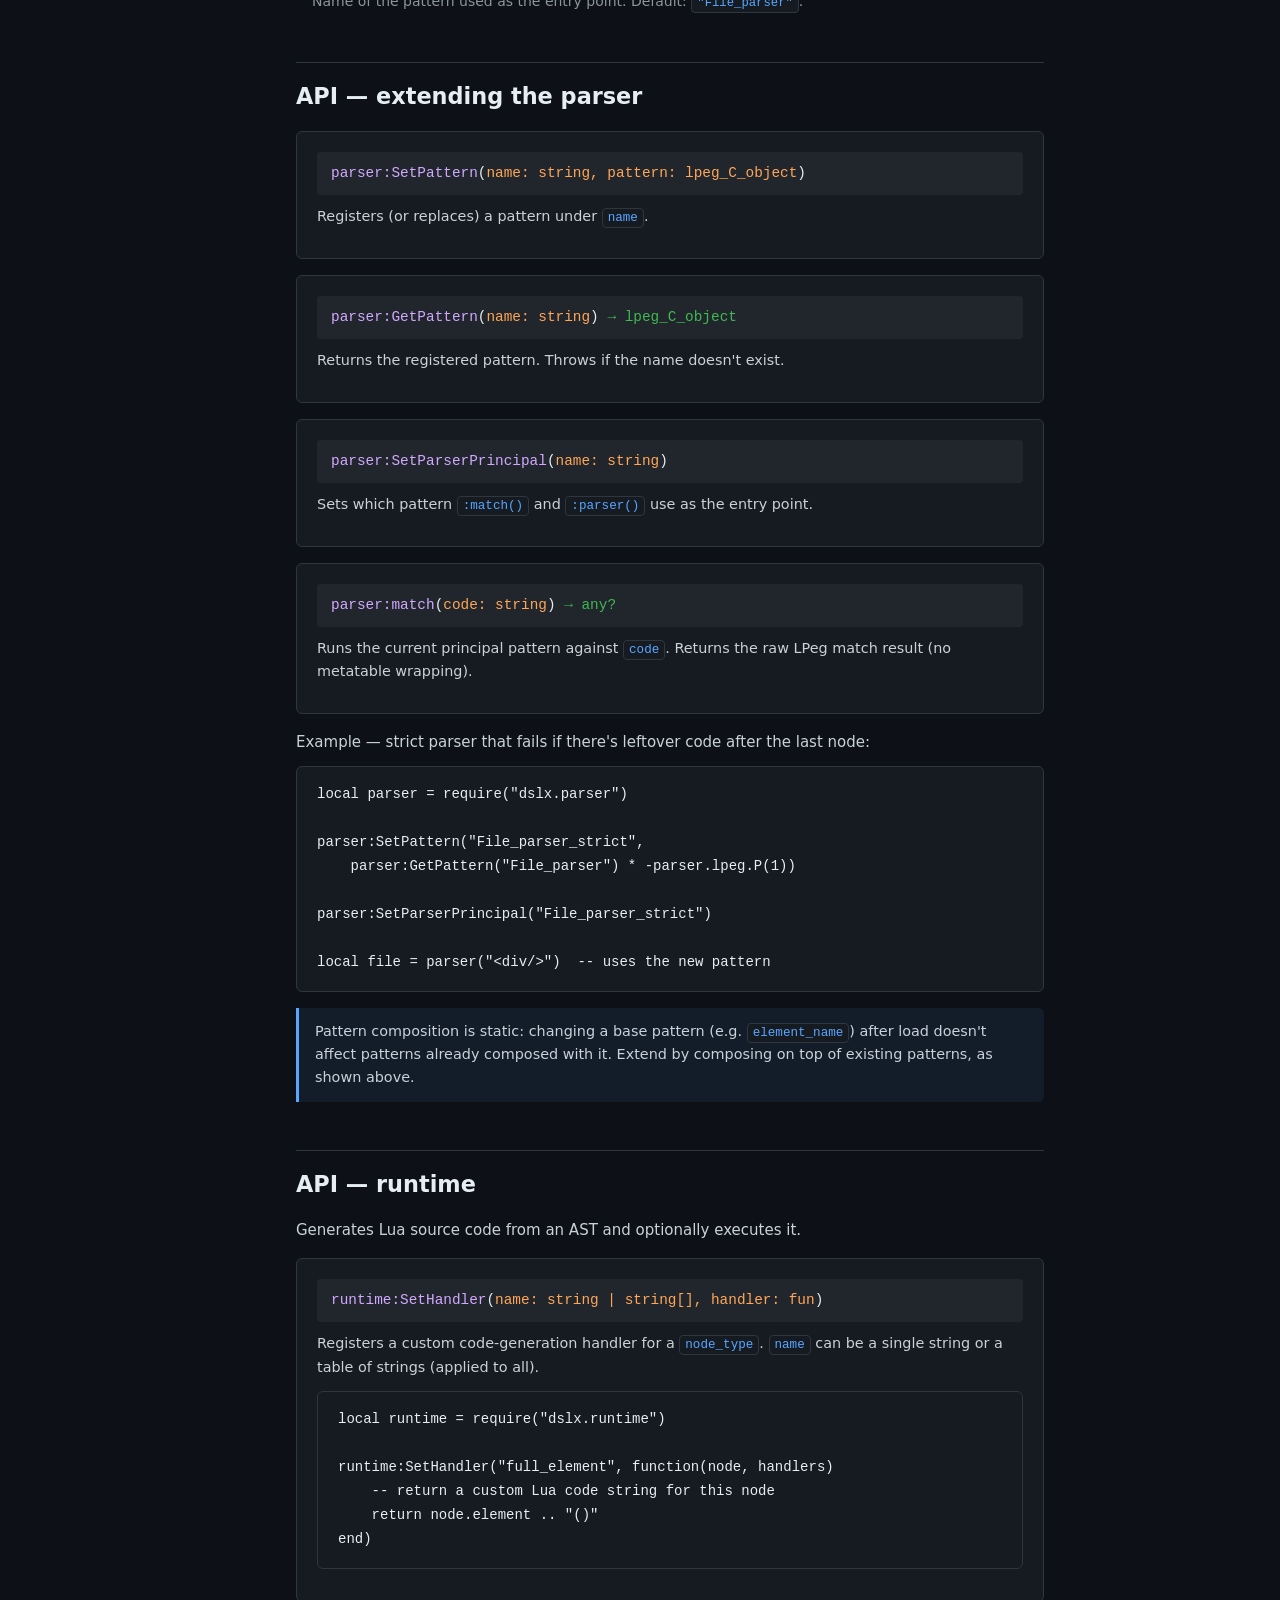
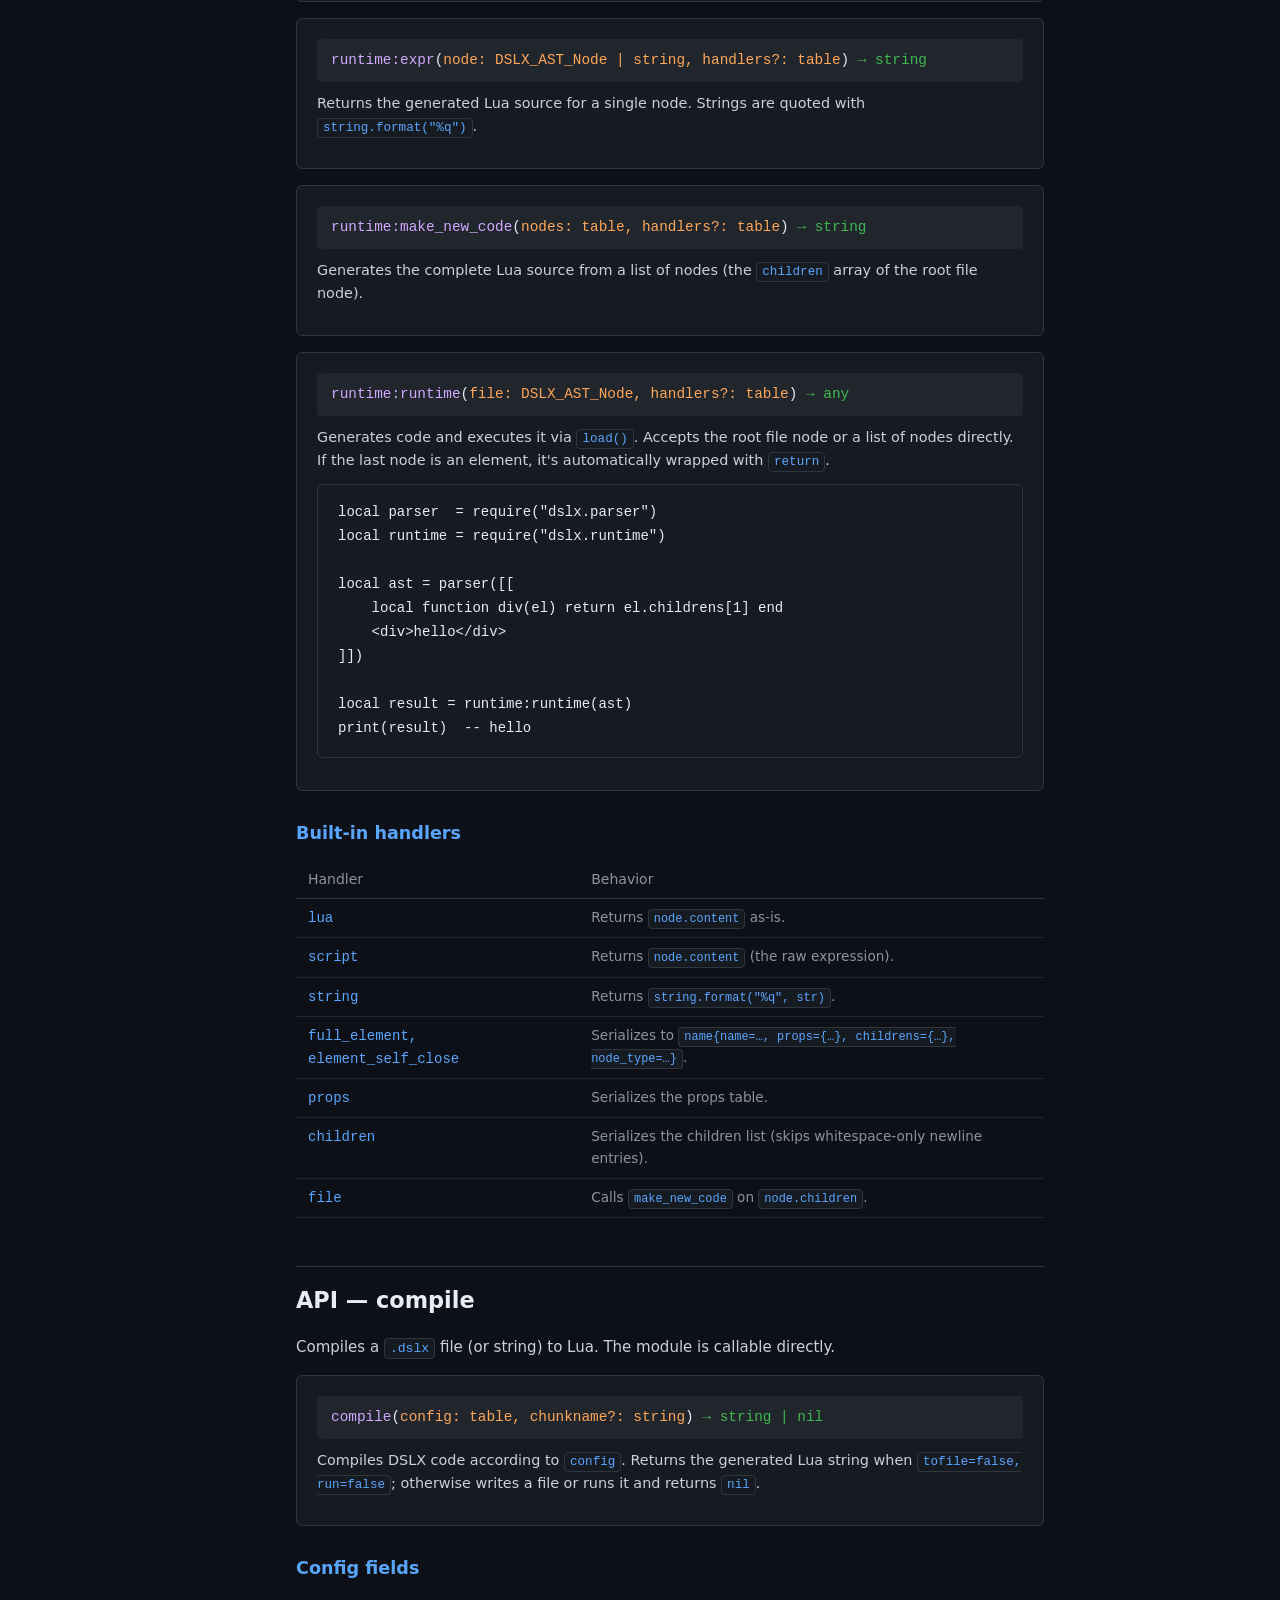
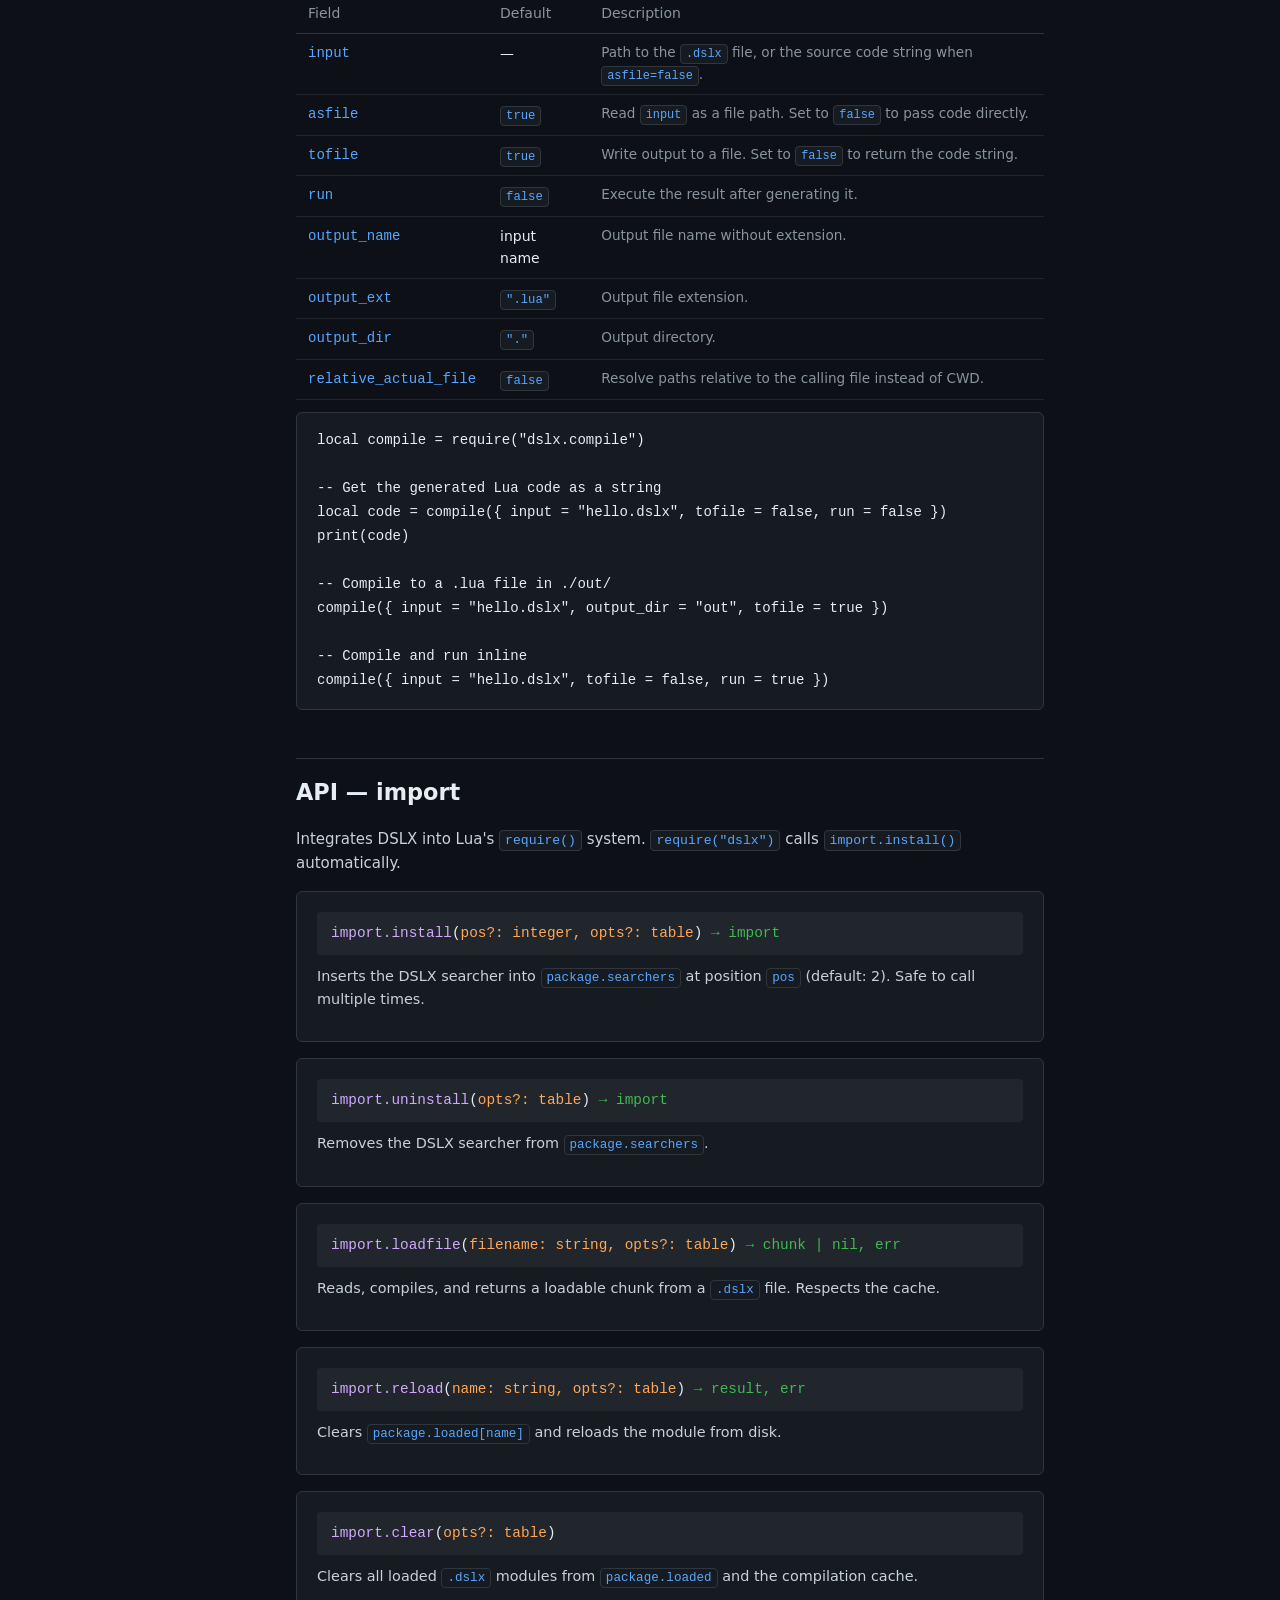
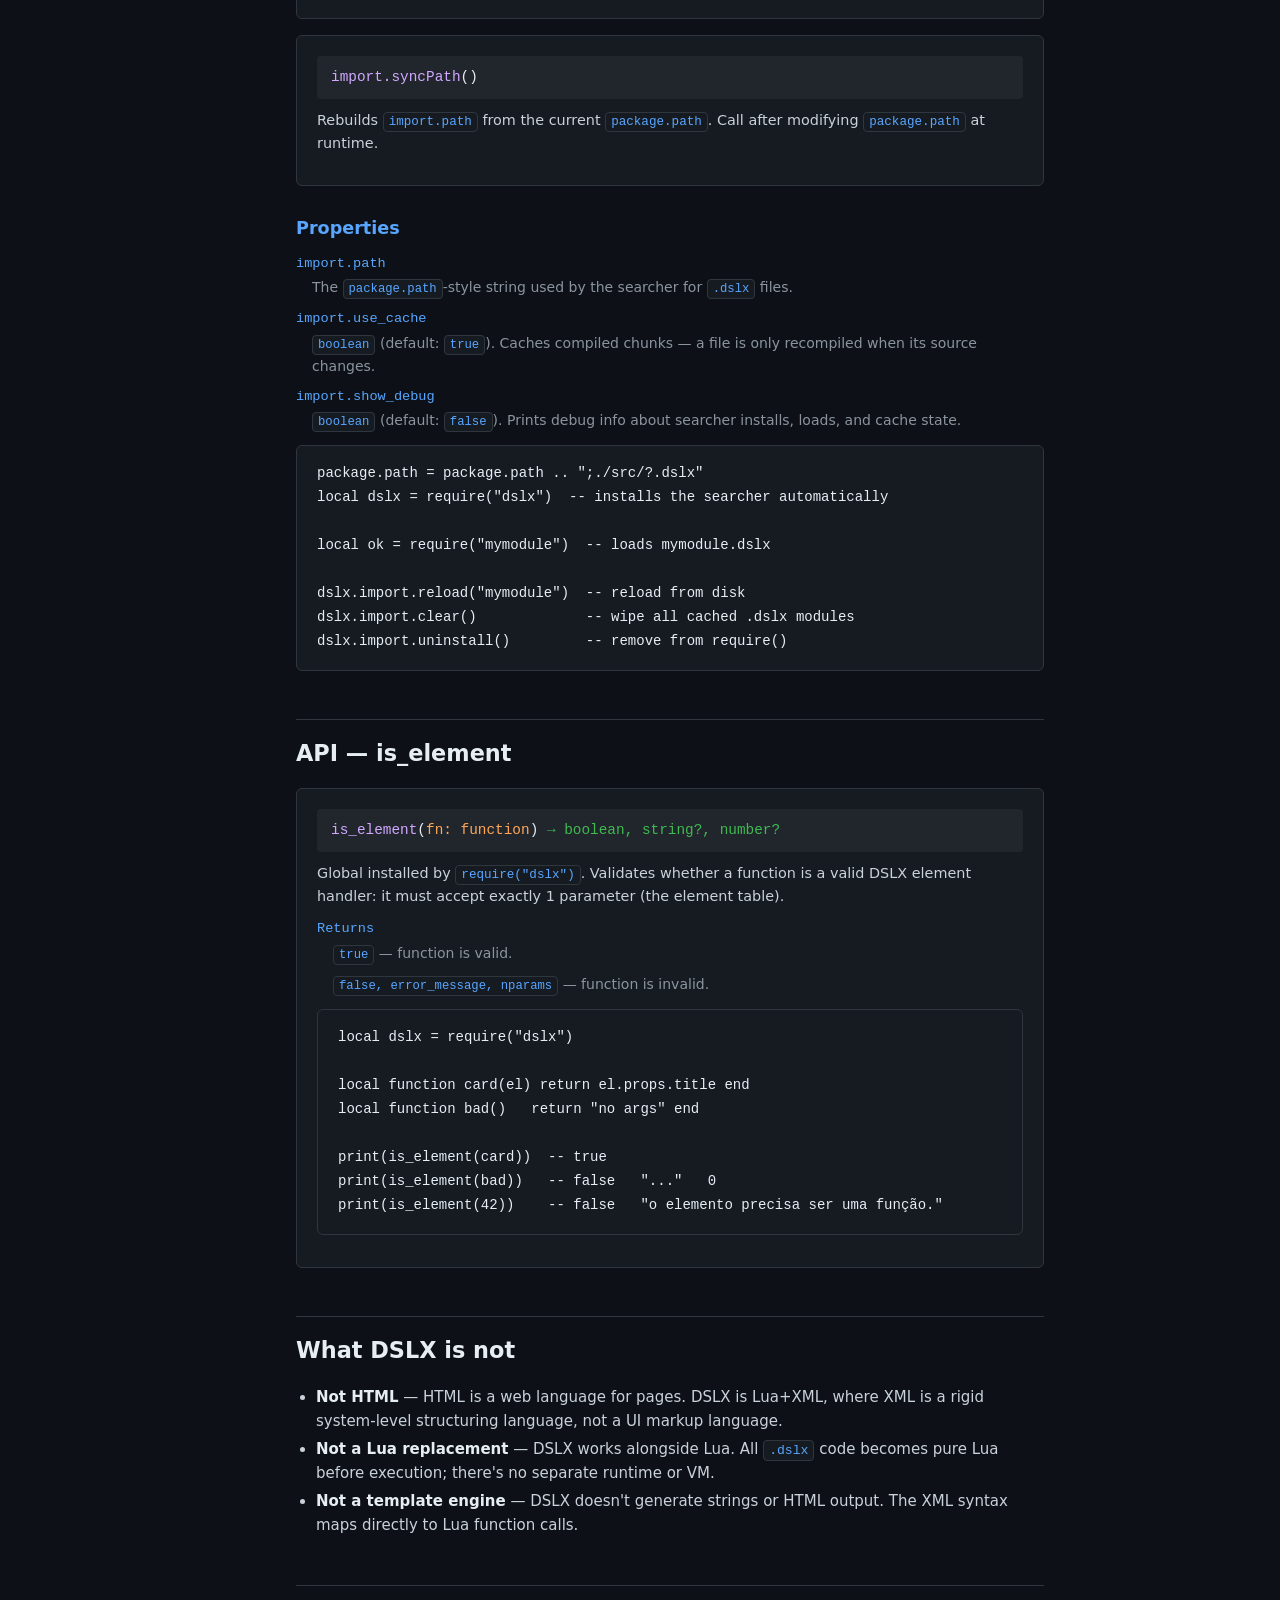
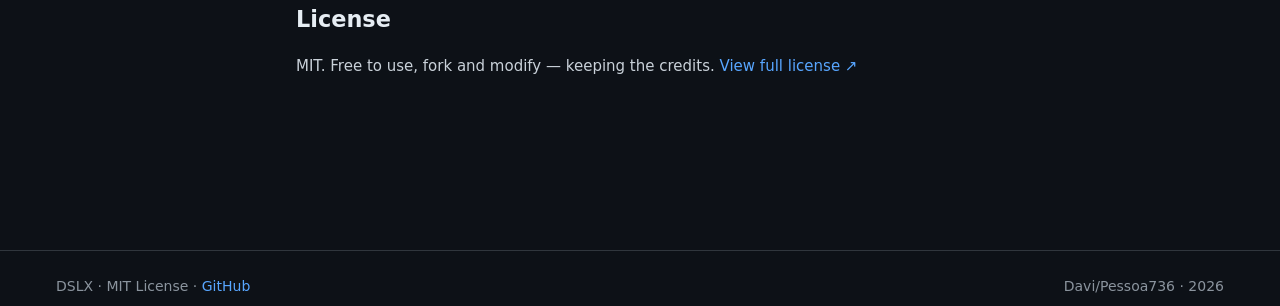
==== commit da56d10d: "fix: corrige bugs da review e completa o site de documentação docs: - adiciona mermaid.js (diagrama " ====
--- a/docs/index.html
+++ b/docs/index.html
@@ -4,27 +4,60 @@
 <meta charset="UTF-8"/>
 <meta name="viewport" content="width=device-width, initial-scale=1.0"/>
 <title>DSLX — Davi System Lua-XML</title>
+<meta name="description" content="DSLX documentation — JSX-like syntax for Lua that compiles to pure Lua code via LPeg."/>
+<meta property="og:title" content="DSLX — Davi System Lua-XML"/>
+<meta property="og:description" content="A module that gives Lua the ability to write XML-like syntax that compiles to pure Lua."/>
+<meta property="og:type" content="website"/>
+<link rel="icon" type="image/png" href="../doc/DSLX_icon.png"/>
 <link rel="stylesheet" href="assets/style.css"/>
 <link rel="stylesheet" href="https://cdnjs.cloudflare.com/ajax/libs/highlight.js/11.9.0/styles/github-dark.min.css"/>
-<script src="https://cdnjs.cloudflare.com/ajax/libs/highlight.js/11.9.0/highlight.min.js" defer></script>
-<script defer>document.addEventListener('DOMContentLoaded', () => hljs.highlightAll());</script>
-<style>
-  /* mermaid centering */
-  .mermaid { display:flex; justify-content:center; margin: 20px 0; }
-</style>
+<script src="https://cdnjs.cloudflare.com/ajax/libs/highlight.js/11.9.0/highlight.min.js"></script>
+<script type="module">
+  import mermaid from 'https://cdn.jsdelivr.net/npm/mermaid@11/dist/mermaid.esm.min.mjs';
+  mermaid.initialize({ startOnLoad: true, theme: 'dark' });
+</script>
 </head>
 <body>
 
 <!-- ── nav ── -->
 <nav class="nav">
   <a class="nav-logo" href="index.html">DSLX <span>docs</span></a>
+  <span class="nav-version">v2.2-1</span>
   <div class="nav-links">
     <a href="index.html" class="active">Reference</a>
     <a href="playground.html">Playground</a>
-    <a href="https://github.com/pessoa736/DLuaXML" class="hide-mobile">GitHub ↗</a>
-    <a href="https://luarocks.org/modules/pessoa736/daviluaxml" class="hide-mobile">LuaRocks ↗</a>
-  </div>
+    <a href="https://github.com/pessoa736/DLuaXML">GitHub ↗</a>
+    <a href="https://luarocks.org/modules/pessoa736/daviluaxml">LuaRocks ↗</a>
+  </div>
+  <button class="nav-toggle" id="navToggle" aria-label="Menu">☰</button>
 </nav>
+
+<!-- mobile menu -->
+<div class="mobile-menu" id="mobileMenu">
+  <div class="mobile-menu-group">
+    <div class="mobile-menu-title">Navigation</div>
+    <a href="index.html">Reference</a>
+    <a href="playground.html">Playground</a>
+    <a href="https://github.com/pessoa736/DLuaXML">GitHub ↗</a>
+    <a href="https://luarocks.org/modules/pessoa736/daviluaxml">LuaRocks ↗</a>
+  </div>
+  <div class="mobile-menu-group">
+    <div class="mobile-menu-title">Introduction</div>
+    <a href="#what-is-dslx">What is DSLX?</a>
+    <a href="#quick-start">Quick start</a>
+    <a href="#how-it-works">How it works</a>
+    <a href="#syntax">Syntax</a>
+  </div>
+  <div class="mobile-menu-group">
+    <div class="mobile-menu-title">API</div>
+    <a href="#api-parser">parser</a>
+    <a href="#api-parser-extend">extending the parser</a>
+    <a href="#api-runtime">runtime</a>
+    <a href="#api-compile">compile</a>
+    <a href="#api-import">import</a>
+    <a href="#api-is-element">is_element</a>
+  </div>
+</div>
 
 <div class="docs-layout">
 
@@ -59,7 +92,10 @@
 
 <!-- hero -->
 <section class="hero" id="what-is-dslx">
-  <h1>DSLX <span style="color:var(--muted);font-weight:400">· Davi System Lua-XML</span></h1>
+  <div class="hero-meta">
+    <h1>DSLX</h1>
+    <span class="version-badge">v2.2-1</span>
+  </div>
   <p>A module that gives Lua the ability to write XML-like syntax that compiles to pure Lua — similar to JSX in JavaScript.</p>
   <div class="hero-badges">
     <img src="https://img.shields.io/luarocks/v/pessoa736/daviluaxml" alt="LuaRocks"/>
@@ -101,6 +137,10 @@
   <p>Or compile directly without touching <code>require</code>:</p>
   <pre><code class="language-lua">local compile = require("dslx.compile")
 compile({ input = "hello.dslx", run = true })</code></pre>
+
+  <p style="margin-top:16px">
+    <a href="playground.html" class="btn btn-secondary" style="font-size:13px">→ Try these examples in the playground</a>
+  </p>
 </section>
 
 <!-- how it works -->
@@ -141,7 +181,12 @@
 pt{name="pt", props={}, childrens={soma{name="soma", props={t=9}, childrens={1, 2, 3}, node_type="full_element"}}, node_type="full_element"}</code></pre>
 
   <p>The pipeline:</p>
-  <pre><code class="language-text">.dslx source  →  parser (LPeg)  →  AST (file node)  →  runtime make_new_code  →  pure Lua  →  execute</code></pre>
+  <div class="mermaid">
+flowchart LR
+    A([".dslx"]) -->|source code| B["parser\n(LPeg)"]
+    B -->|AST| C["runtime\nmake_new_code"]
+    C -->|pure Lua| D(["load & execute"])
+  </div>
 </section>
 
 <!-- syntax -->
@@ -362,7 +407,7 @@
 
   <div class="api-card">
     <div class="api-sig"><span class="fn-name">import.install</span>(<span class="fn-arg">pos?: integer, opts?: table</span>) <span class="fn-ret">→ import</span></div>
-    <p class="api-desc">Inserts the DSLX searcher into <code>package.searchers</code> at position <code>pos</code> (default: 2). Safe to call multiple times. Returns the module for chaining.</p>
+    <p class="api-desc">Inserts the DSLX searcher into <code>package.searchers</code> at position <code>pos</code> (default: 2). Safe to call multiple times.</p>
   </div>
 
   <div class="api-card">
@@ -386,14 +431,14 @@
   </div>
 
   <div class="api-card">
-    <div class="api-sig"><span class="fn-name">import.syncPath</span>(<span class="fn-arg">)</span></div>
-    <p class="api-desc">Rebuilds <code>import.path</code> from the current <code>package.path</code> (replaces <code>?.lua</code> with <code>?.dslx</code>). Call after modifying <code>package.path</code> at runtime.</p>
+    <div class="api-sig"><span class="fn-name">import.syncPath</span>()</div>
+    <p class="api-desc">Rebuilds <code>import.path</code> from the current <code>package.path</code>. Call after modifying <code>package.path</code> at runtime.</p>
   </div>
 
   <h3>Properties</h3>
   <dl class="api-params">
-    <dt>import.path</dt><dd>The <code>package.path</code>-style path string used by the searcher for <code>.dslx</code> files.</dd>
-    <dt>import.use_cache</dt><dd><code>boolean</code> (default: <code>true</code>). Caches compiled chunks keyed by source content — a file is only recompiled when its source changes.</dd>
+    <dt>import.path</dt><dd>The <code>package.path</code>-style string used by the searcher for <code>.dslx</code> files.</dd>
+    <dt>import.use_cache</dt><dd><code>boolean</code> (default: <code>true</code>). Caches compiled chunks — a file is only recompiled when its source changes.</dd>
     <dt>import.show_debug</dt><dd><code>boolean</code> (default: <code>false</code>). Prints debug info about searcher installs, loads, and cache state.</dd>
   </dl>
 
@@ -402,7 +447,6 @@
 
 local ok = require("mymodule")  -- loads mymodule.dslx
 
--- manual control
 dslx.import.reload("mymodule")  -- reload from disk
 dslx.import.clear()             -- wipe all cached .dslx modules
 dslx.import.uninstall()         -- remove from require()</code></pre>
@@ -414,7 +458,7 @@
 
   <div class="api-card">
     <div class="api-sig"><span class="fn-name">is_element</span>(<span class="fn-arg">fn: function</span>) <span class="fn-ret">→ boolean, string?, number?</span></div>
-    <p class="api-desc">Global installed by <code>require("dslx")</code>. Validates whether a function is a valid DSLX element handler: it must be a function that accepts exactly 1 parameter (the element table).</p>
+    <p class="api-desc">Global installed by <code>require("dslx")</code>. Validates whether a function is a valid DSLX element handler: it must accept exactly 1 parameter (the element table).</p>
     <dl class="api-params">
       <dt>Returns</dt>
       <dd><code>true</code> — function is valid.</dd>
@@ -426,7 +470,7 @@
 local function bad()   return "no args" end
 
 print(is_element(card))  -- true
-print(is_element(bad))   -- false   "função do elemento precisa receber o element_data."   0
+print(is_element(bad))   -- false   "..."   0
 print(is_element(42))    -- false   "o elemento precisa ser uma função."</code></pre>
   </div>
 </section>
@@ -456,17 +500,41 @@
 </footer>
 
 <script>
-// Sidebar active link on scroll
+// ── highlight.js ──
+hljs.highlightAll();
+
+// ── copy buttons ──
+document.querySelectorAll('pre').forEach(pre => {
+    const btn = document.createElement('button');
+    btn.className = 'copy-btn';
+    btn.textContent = 'copy';
+    btn.addEventListener('click', () => {
+        const code = pre.querySelector('code');
+        navigator.clipboard.writeText((code || pre).textContent.trim()).then(() => {
+            btn.textContent = 'copied!';
+            btn.classList.add('copied');
+            setTimeout(() => { btn.textContent = 'copy'; btn.classList.remove('copied'); }, 2000);
+        });
+    });
+    pre.appendChild(btn);
+});
+
+// ── mobile menu ──
+const toggle = document.getElementById('navToggle');
+const menu   = document.getElementById('mobileMenu');
+toggle.addEventListener('click', () => menu.classList.toggle('open'));
+menu.querySelectorAll('a').forEach(a => a.addEventListener('click', () => menu.classList.remove('open')));
+document.addEventListener('click', e => {
+    if (!menu.contains(e.target) && !toggle.contains(e.target)) menu.classList.remove('open');
+});
+
+// ── sidebar active link on scroll ──
 const sections = document.querySelectorAll('section[id]');
-const links = document.querySelectorAll('.sidebar a[href^="#"]');
+const links    = document.querySelectorAll('.sidebar a[href^="#"]');
 window.addEventListener('scroll', () => {
     let current = '';
-    sections.forEach(s => {
-        if (window.scrollY >= s.offsetTop - 80) current = s.id;
-    });
-    links.forEach(a => {
-        a.classList.toggle('active', a.getAttribute('href') === '#' + current);
-    });
+    sections.forEach(s => { if (window.scrollY >= s.offsetTop - 80) current = s.id; });
+    links.forEach(a => a.classList.toggle('active', a.getAttribute('href') === '#' + current));
 }, { passive: true });
 </script>
 </body>
--- a/docs/assets/style.css
+++ b/docs/assets/style.css
@@ -43,8 +43,16 @@
 .nav-logo {
     font-weight: 700; font-size: 17px;
     color: var(--text); display: flex; align-items: center; gap: 8px;
-}
+    text-decoration: none;
+}
+.nav-logo:hover { text-decoration: none; }
 .nav-logo span { color: var(--accent); }
+.nav-version {
+    font-size: 11px; font-weight: 500;
+    background: var(--bg3); border: 1px solid var(--border);
+    color: var(--muted); padding: 2px 7px; border-radius: 20px;
+    font-family: var(--mono); letter-spacing: .02em;
+}
 .nav-links { display: flex; gap: 4px; margin-left: auto; }
 .nav-links a {
     padding: 6px 12px; border-radius: var(--radius);
@@ -52,6 +60,36 @@
 }
 .nav-links a:hover { color: var(--text); background: var(--bg3); text-decoration: none; }
 .nav-links a.active { color: var(--accent); }
+
+/* hamburger */
+.nav-toggle {
+    display: none; background: none; border: none;
+    color: var(--muted); cursor: pointer; padding: 6px;
+    font-size: 20px; line-height: 1; border-radius: var(--radius);
+    transition: color .15s, background .15s;
+}
+.nav-toggle:hover { color: var(--text); background: var(--bg3); }
+
+/* mobile menu overlay */
+.mobile-menu {
+    display: none;
+    position: fixed; top: var(--nav-h); left: 0; right: 0;
+    background: var(--bg2); border-bottom: 1px solid var(--border);
+    padding: 16px 20px; z-index: 99;
+    max-height: calc(100vh - var(--nav-h)); overflow-y: auto;
+}
+.mobile-menu.open { display: block; }
+.mobile-menu-group { margin-bottom: 16px; }
+.mobile-menu-title {
+    font-size: 11px; font-weight: 600; color: var(--muted);
+    text-transform: uppercase; letter-spacing: .08em; margin-bottom: 6px;
+}
+.mobile-menu a {
+    display: block; padding: 7px 0; color: var(--muted);
+    font-size: 14px; border-bottom: 1px solid var(--border);
+}
+.mobile-menu a:last-child { border-bottom: none; }
+.mobile-menu a:hover { color: var(--text); text-decoration: none; }
 
 /* ── docs layout ─────────────────────────────────────────────────────────── */
 .docs-layout {
@@ -110,6 +148,12 @@
 /* ── hero ────────────────────────────────────────────────────────────────── */
 .hero { padding-bottom: 32px; border-bottom: 1px solid var(--border); margin-bottom: 0; }
 .hero h1 { font-size: 2.4rem; }
+.hero-meta { display: flex; align-items: center; gap: 10px; margin-bottom: 8px; flex-wrap: wrap; }
+.version-badge {
+    font-size: 12px; font-weight: 600; font-family: var(--mono);
+    background: rgba(88,166,255,.12); color: var(--accent);
+    border: 1px solid rgba(88,166,255,.3); padding: 2px 8px; border-radius: 20px;
+}
 .hero p  { font-size: 1.05rem; color: var(--muted); margin: 8px 0 20px; }
 .hero-badges { display: flex; gap: 8px; flex-wrap: wrap; margin-bottom: 24px; }
 .btn {
@@ -136,11 +180,28 @@
     background: var(--code-bg); border: 1px solid var(--border);
     border-radius: var(--radius); overflow-x: auto;
     padding: 16px 20px; margin: 12px 0;
+    position: relative;
 }
 pre code {
     background: none; border: none; padding: 0;
     color: var(--text); font-size: .875rem; line-height: 1.6;
 }
+
+/* copy button */
+.copy-btn {
+    position: absolute; top: 8px; right: 8px;
+    background: var(--bg3); border: 1px solid var(--border);
+    color: var(--muted); font-size: 11px; font-family: var(--mono);
+    padding: 3px 9px; border-radius: 4px; cursor: pointer;
+    opacity: 0; transition: opacity .15s, color .15s;
+}
+pre:hover .copy-btn { opacity: 1; }
+.copy-btn:hover { color: var(--text); }
+.copy-btn.copied { color: var(--green); opacity: 1; }
+
+/* mermaid diagram */
+.mermaid { display: flex; justify-content: center; margin: 20px 0; }
+.mermaid svg { max-width: 100%; }
 
 /* ── callouts ────────────────────────────────────────────────────────────── */
 .callout {
@@ -192,7 +253,7 @@
     display: flex; align-items: center; gap: 10px;
     padding: 10px 16px;
     background: var(--bg2); border-bottom: 1px solid var(--border);
-    flex-shrink: 0;
+    flex-shrink: 0; flex-wrap: wrap;
 }
 .pg-toolbar label { font-size: 13px; color: var(--muted); }
 .pg-select {
@@ -206,15 +267,15 @@
 }
 .pg-btn-run { background: var(--green); color: #0d1117; border-color: var(--green); }
 .pg-btn-run:hover { opacity: .85; }
+.pg-btn-run:disabled { opacity: .4; cursor: not-allowed; }
 .pg-btn-clear { background: transparent; color: var(--muted); border-color: var(--border); }
 .pg-btn-clear:hover { color: var(--text); background: var(--bg3); }
-.pg-status { margin-left: auto; font-size: 12px; color: var(--muted); }
-.pg-status.ok { color: var(--green); }
+.pg-status { margin-left: auto; font-size: 12px; color: var(--muted); font-family: var(--mono); }
+.pg-status.ok  { color: var(--green); }
 .pg-status.err { color: var(--red); }
-
-.pg-panels {
-    display: flex; flex: 1; overflow: hidden;
-}
+.pg-hint { font-size: 11px; color: var(--muted); margin-left: 4px; }
+
+.pg-panels { display: flex; flex: 1; overflow: hidden; }
 .pg-panel {
     display: flex; flex-direction: column;
     flex: 1; border-right: 1px solid var(--border); overflow: hidden;
@@ -226,9 +287,7 @@
     background: var(--bg2); border-bottom: 1px solid var(--border); flex-shrink: 0;
     display: flex; align-items: center; gap: 8px;
 }
-.pg-panel-header .dot {
-    width: 7px; height: 7px; border-radius: 50%; background: var(--accent);
-}
+.pg-panel-header .dot { width: 7px; height: 7px; border-radius: 50%; }
 .pg-editor, .pg-output {
     flex: 1; overflow: auto;
     font-family: var(--mono); font-size: 13px; line-height: 1.6;
@@ -239,7 +298,7 @@
 .pg-editor { caret-color: var(--accent); }
 .pg-output { color: #c9d1d9; }
 .pg-output.error { color: var(--red); }
-.pg-output.empty { color: var(--muted); font-style: italic; }
+.pg-output.empty { color: var(--muted); font-style: italic; white-space: pre-wrap; }
 
 /* ── footer ──────────────────────────────────────────────────────────────── */
 .footer {
@@ -253,8 +312,11 @@
 @media (max-width: 768px) {
     .sidebar { display: none; }
     .docs-content { padding: 24px 20px 64px; }
+    .nav-links { display: none; }
+    .nav-toggle { display: block; }
     .pg-panels { flex-direction: column; }
     .pg-panel { flex: none; height: 33.33%; border-right: none; border-bottom: 1px solid var(--border); }
-    .nav-links .hide-mobile { display: none; }
+    .pg-panel:last-child { border-bottom: none; }
     .footer { padding: 16px 20px; flex-direction: column; gap: 8px; text-align: center; }
-}
+    .nav-version { display: none; }
+}
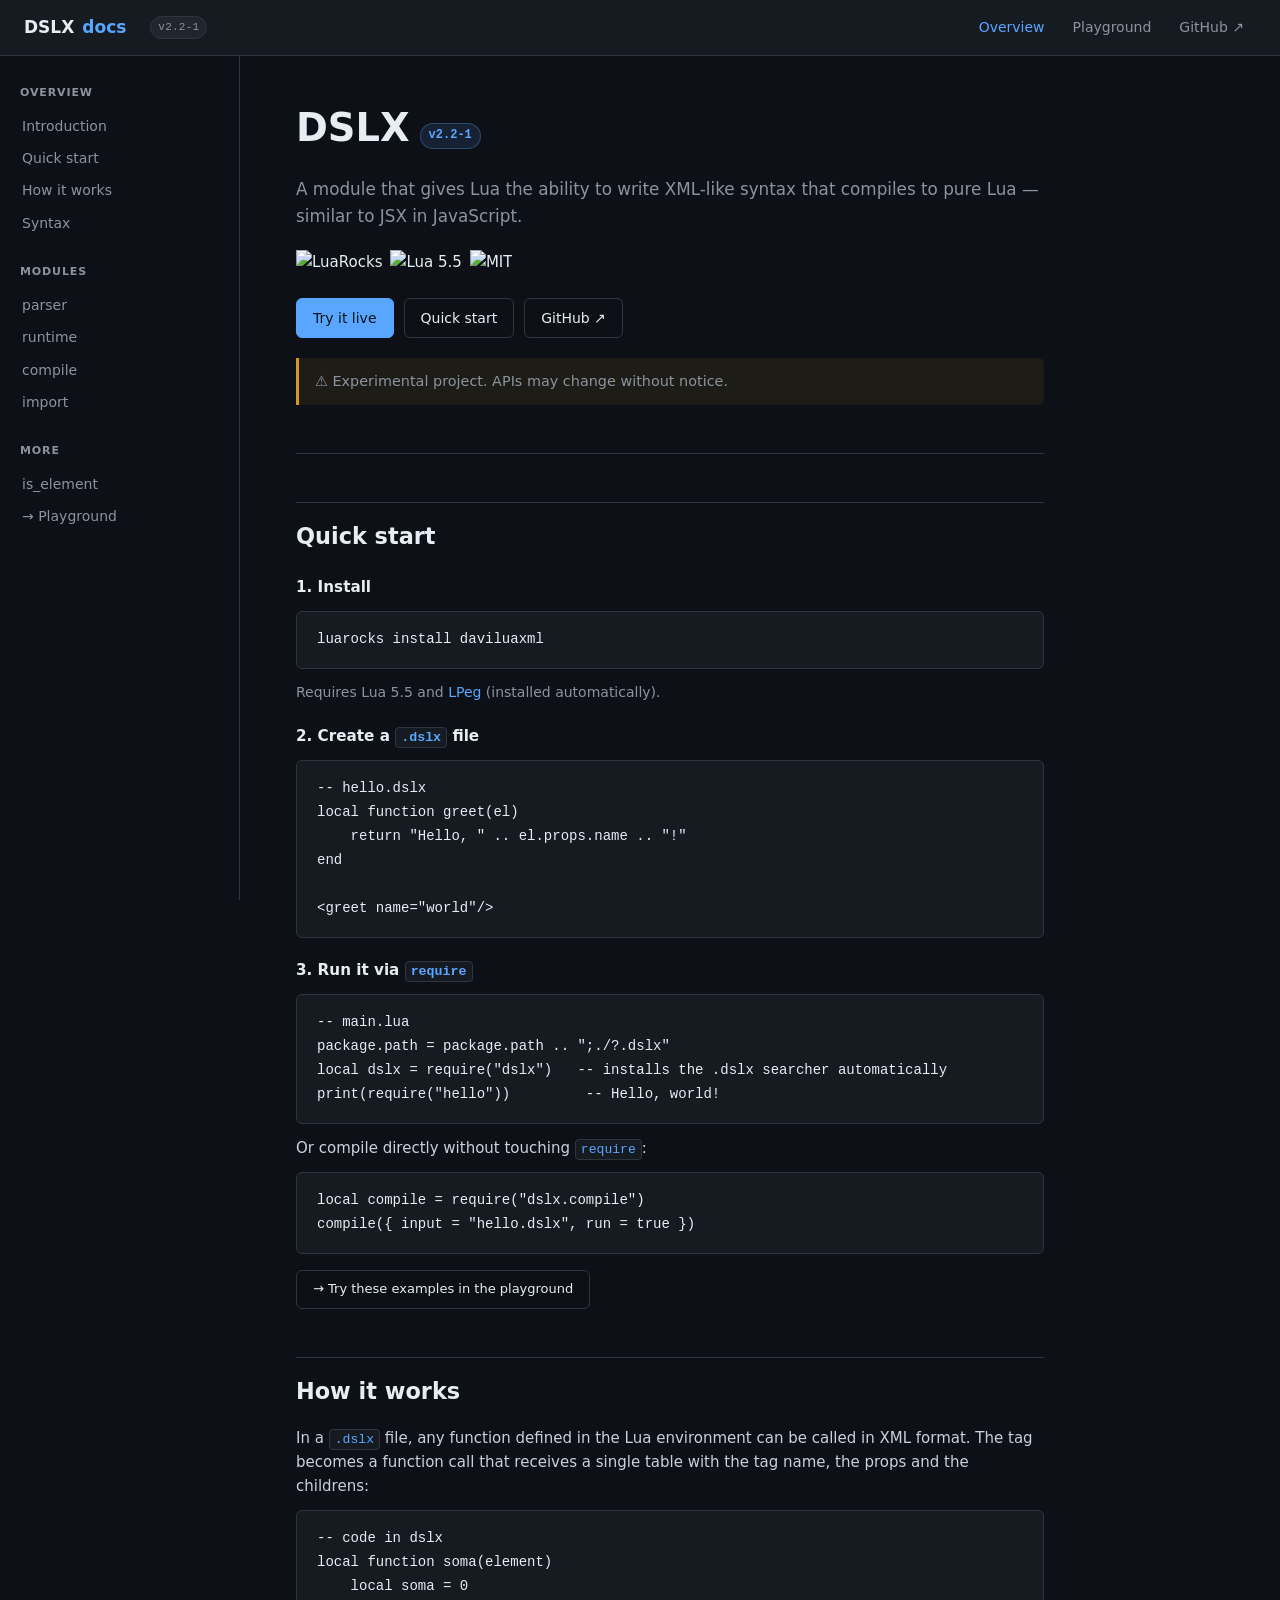
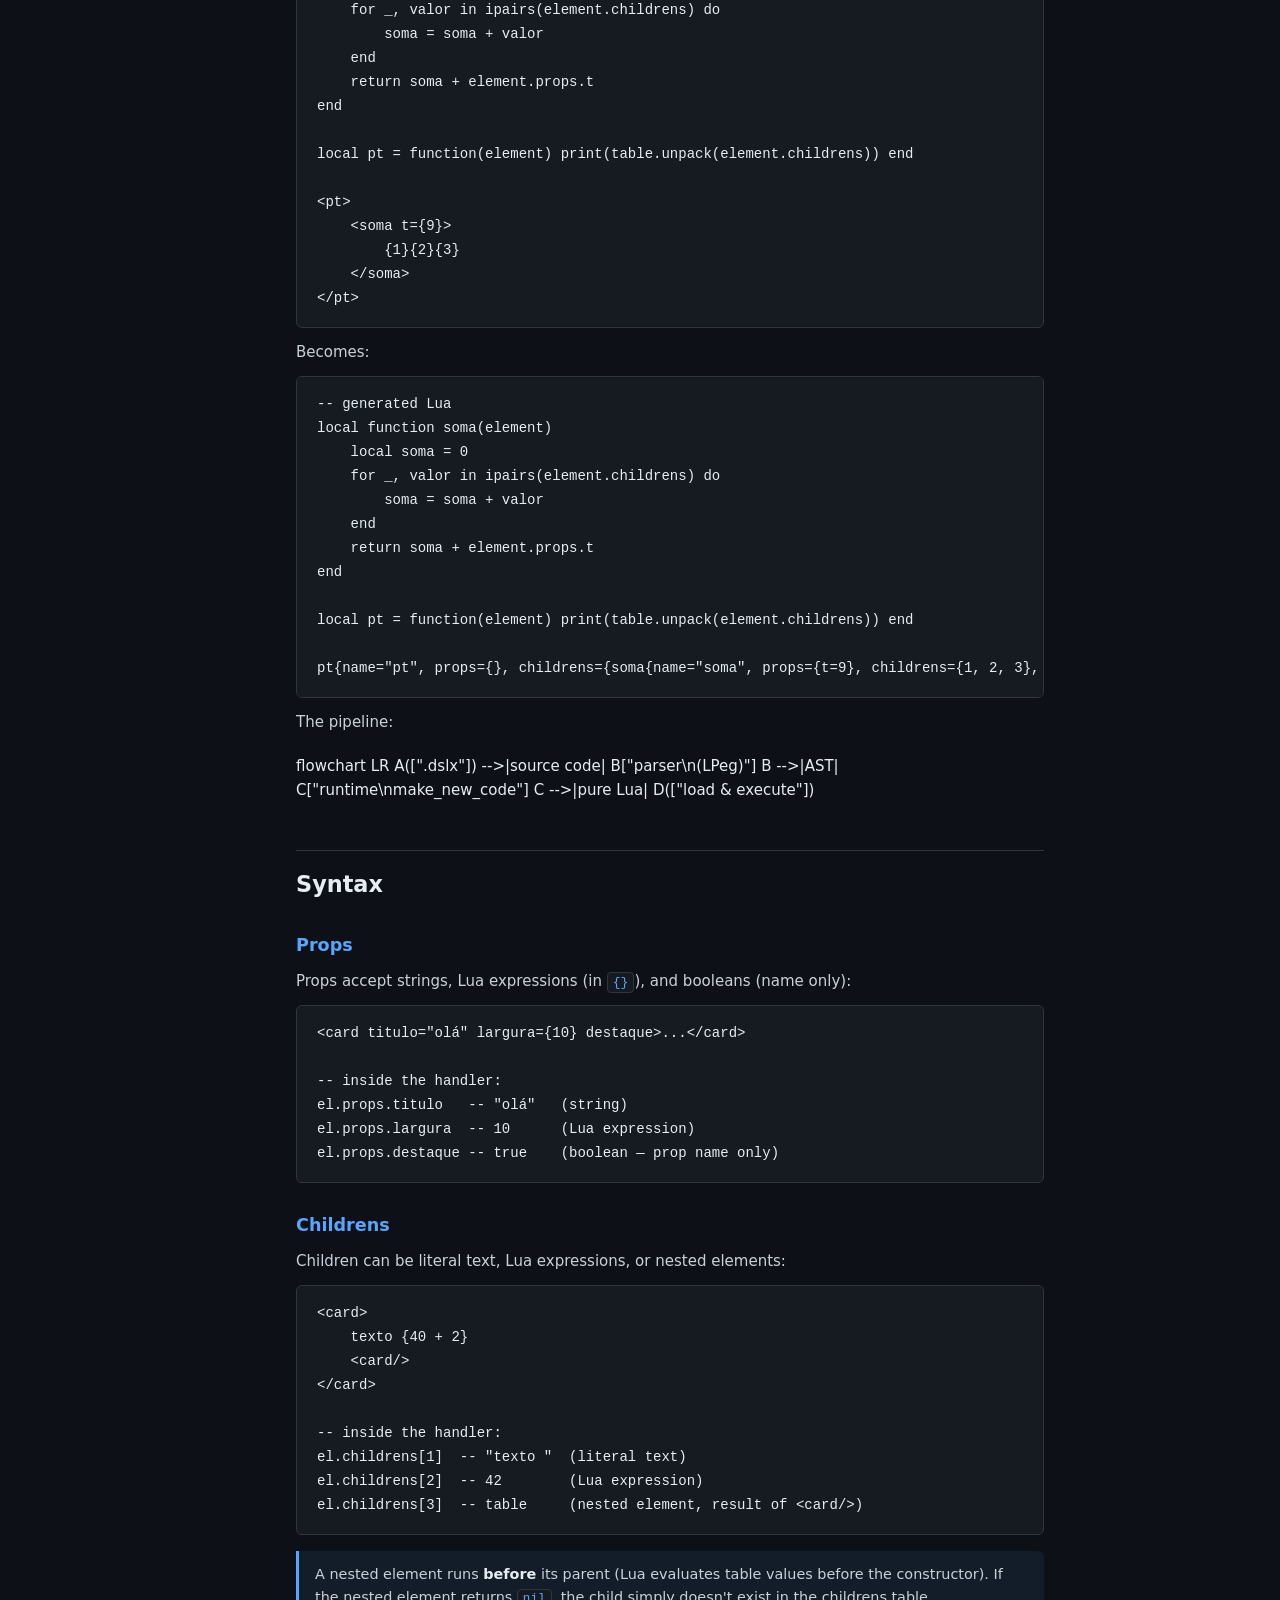
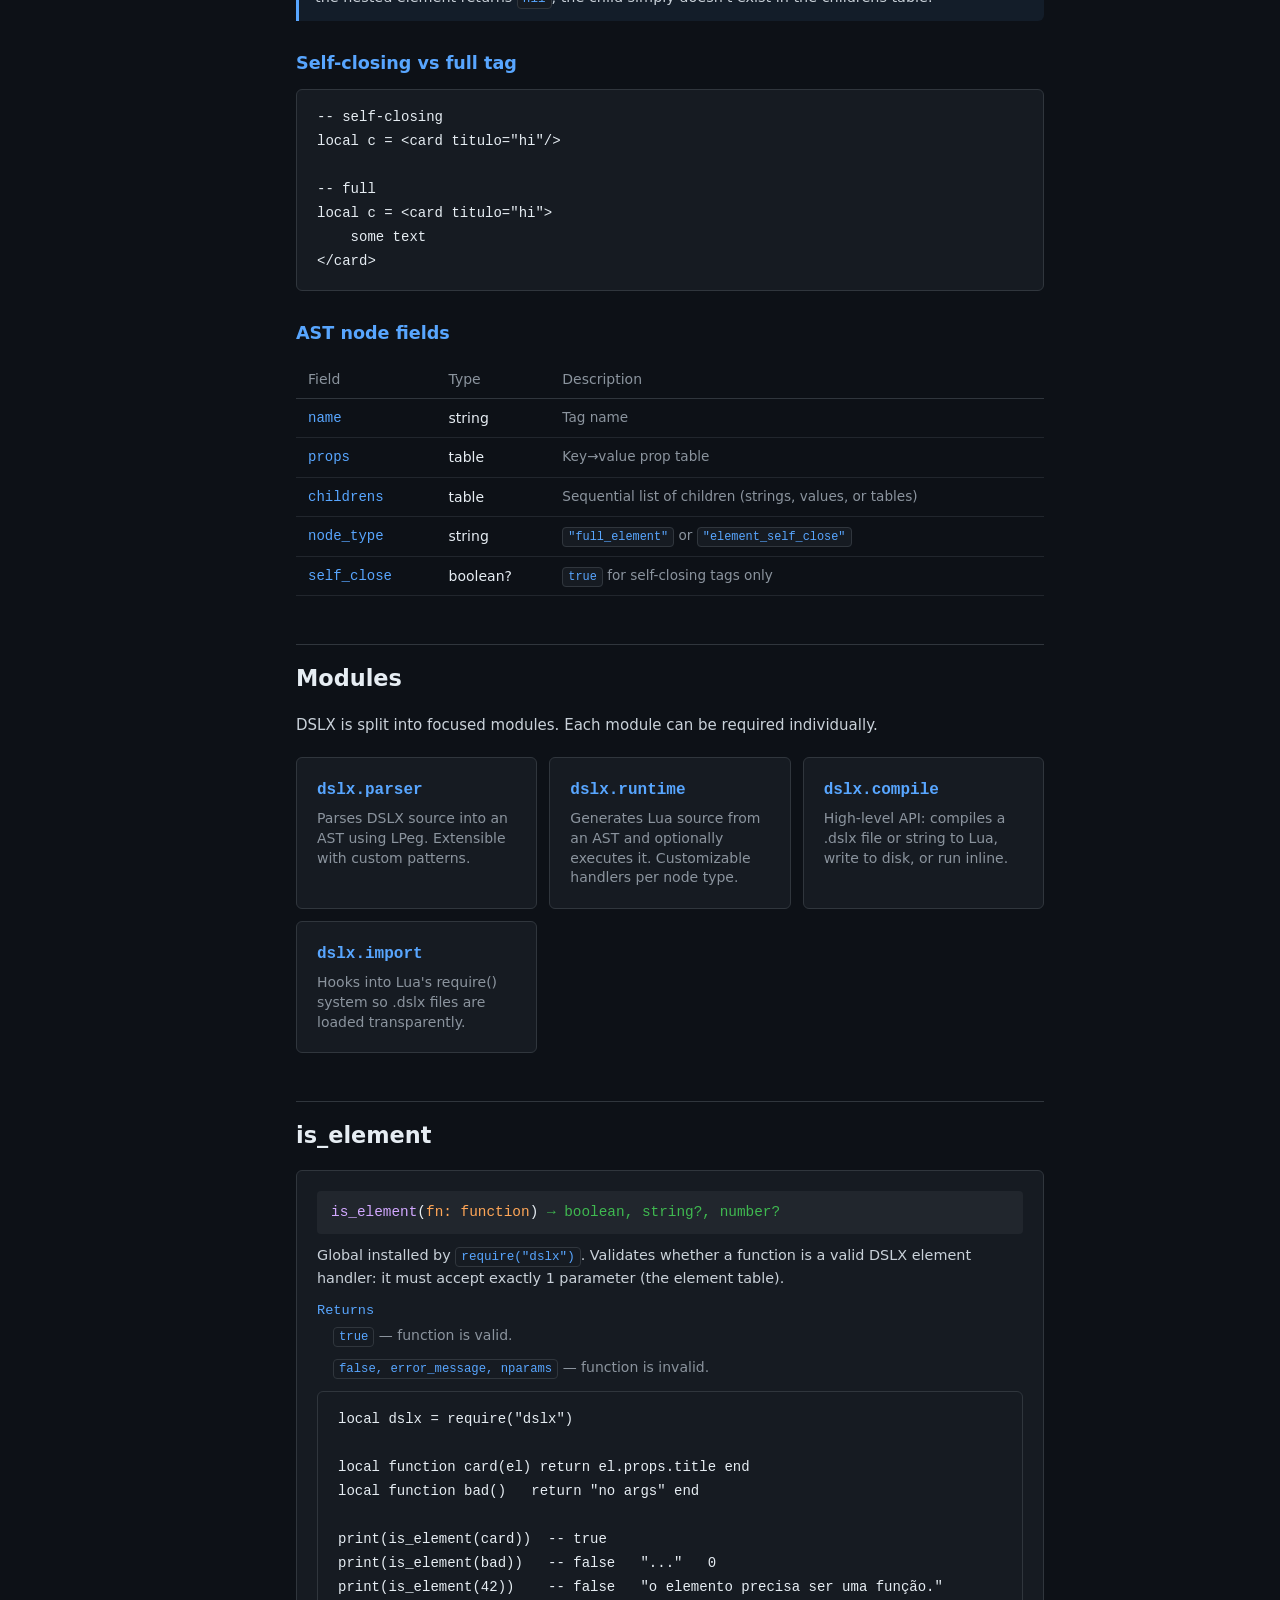
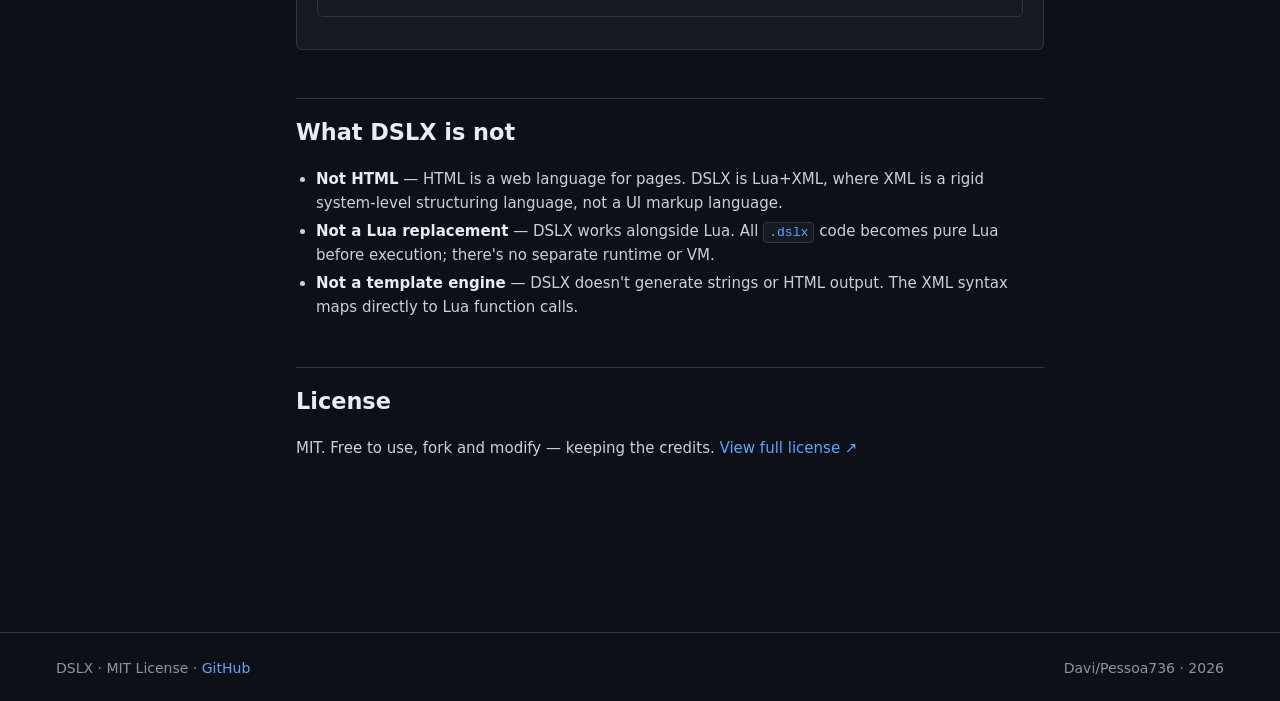
==== commit cbeec2aa: "feat: separa documentação em páginas por módulo - index.html vira página de visão geral com cards de" ====
--- a/docs/index.html
+++ b/docs/index.html
@@ -24,10 +24,9 @@
   <a class="nav-logo" href="index.html">DSLX <span>docs</span></a>
   <span class="nav-version">v2.2-1</span>
   <div class="nav-links">
-    <a href="index.html" class="active">Reference</a>
+    <a href="index.html" class="active">Overview</a>
     <a href="playground.html">Playground</a>
     <a href="https://github.com/pessoa736/DLuaXML">GitHub ↗</a>
-    <a href="https://luarocks.org/modules/pessoa736/daviluaxml">LuaRocks ↗</a>
   </div>
   <button class="nav-toggle" id="navToggle" aria-label="Menu">☰</button>
 </nav>
@@ -36,26 +35,28 @@
 <div class="mobile-menu" id="mobileMenu">
   <div class="mobile-menu-group">
     <div class="mobile-menu-title">Navigation</div>
-    <a href="index.html">Reference</a>
+    <a href="index.html">Overview</a>
     <a href="playground.html">Playground</a>
     <a href="https://github.com/pessoa736/DLuaXML">GitHub ↗</a>
-    <a href="https://luarocks.org/modules/pessoa736/daviluaxml">LuaRocks ↗</a>
   </div>
   <div class="mobile-menu-group">
-    <div class="mobile-menu-title">Introduction</div>
-    <a href="#what-is-dslx">What is DSLX?</a>
+    <div class="mobile-menu-title">Overview</div>
+    <a href="#what-is-dslx">Introduction</a>
     <a href="#quick-start">Quick start</a>
     <a href="#how-it-works">How it works</a>
     <a href="#syntax">Syntax</a>
   </div>
   <div class="mobile-menu-group">
-    <div class="mobile-menu-title">API</div>
-    <a href="#api-parser">parser</a>
-    <a href="#api-parser-extend">extending the parser</a>
-    <a href="#api-runtime">runtime</a>
-    <a href="#api-compile">compile</a>
-    <a href="#api-import">import</a>
-    <a href="#api-is-element">is_element</a>
+    <div class="mobile-menu-title">Modules</div>
+    <a href="parser.html">parser</a>
+    <a href="runtime.html">runtime</a>
+    <a href="compile.html">compile</a>
+    <a href="import.html">import</a>
+  </div>
+  <div class="mobile-menu-group">
+    <div class="mobile-menu-title">More</div>
+    <a href="#is-element">is_element</a>
+    <a href="playground.html">→ Playground</a>
   </div>
 </div>
 
@@ -64,25 +65,22 @@
 <!-- ── sidebar ── -->
 <nav class="sidebar" id="sidebar">
   <div class="sidebar-group">
-    <div class="sidebar-title">Introduction</div>
-    <a href="#what-is-dslx">What is DSLX?</a>
+    <div class="sidebar-title">Overview</div>
+    <a href="#what-is-dslx">Introduction</a>
     <a href="#quick-start">Quick start</a>
     <a href="#how-it-works">How it works</a>
     <a href="#syntax">Syntax</a>
   </div>
   <div class="sidebar-group">
-    <div class="sidebar-title">API</div>
-    <a href="#api-parser">parser</a>
-    <a href="#api-parser-extend" class="sub">extending the parser</a>
-    <a href="#api-runtime">runtime</a>
-    <a href="#api-compile">compile</a>
-    <a href="#api-import">import</a>
-    <a href="#api-is-element">is_element</a>
+    <div class="sidebar-title">Modules</div>
+    <a href="parser.html">parser</a>
+    <a href="runtime.html">runtime</a>
+    <a href="compile.html">compile</a>
+    <a href="import.html">import</a>
   </div>
   <div class="sidebar-group">
     <div class="sidebar-title">More</div>
-    <a href="#not-dslx">What DSLX is not</a>
-    <a href="#license">License</a>
+    <a href="#is-element">is_element</a>
     <a href="playground.html">→ Playground</a>
   </div>
 </nav>
@@ -202,7 +200,7 @@
 el.props.largura  -- 10      (Lua expression)
 el.props.destaque -- true    (boolean — prop name only)</code></pre>
 
-  <h3>Children</h3>
+  <h3>Childrens</h3>
   <p>Children can be literal text, Lua expressions, or nested elements:</p>
   <pre><code class="language-lua">&lt;card&gt;
     texto {40 + 2}
@@ -238,223 +236,34 @@
   </table>
 </section>
 
-<!-- API: parser -->
-<section id="api-parser">
-  <h2>API — parser</h2>
-  <p>Parses DSLX code into an AST. The module is callable directly.</p>
-
-  <div class="api-card">
-    <div class="api-sig"><span class="fn-name">parser</span>(<span class="fn-arg">code: string</span>) <span class="fn-ret">→ DSLX_AST_Node</span></div>
-    <p class="api-desc">Parses <code>code</code> and returns the root AST node (<code>{node_type="file", children={...}}</code>). On failure, returns a table whose <code>tostring</code> is <code>"nil (Falha no Parser)"</code>.</p>
-    <pre><code class="language-lua">local parser = require("dslx.parser")
-local file = parser("local x = &lt;div/&gt;")
--- file.node_type == "file"
--- file.children == list of nodes</code></pre>
-  </div>
-
-  <h3>Node types</h3>
-  <table class="type-table">
-    <tr><th>node_type</th><th>Description</th></tr>
-    <tr><td>file</td><td>Root node. <code>children</code> holds all top-level nodes.</td></tr>
-    <tr><td>lua</td><td>Raw Lua code segment. <code>content</code> holds the source string.</td></tr>
-    <tr><td>script</td><td>A <code>{expr}</code> block. <code>content</code> is the expression.</td></tr>
-    <tr><td>full_element</td><td>A <code>&lt;tag&gt;...&lt;/tag&gt;</code> element.</td></tr>
-    <tr><td>element_self_close</td><td>A <code>&lt;tag/&gt;</code> element.</td></tr>
-    <tr><td>element_prop</td><td>Props table node (inside an element).</td></tr>
-  </table>
-
-  <h3>Parser properties</h3>
-  <dl class="api-params">
-    <dt>parser.patterns</dt><dd>Table of all registered LPeg patterns, keyed by name.</dd>
-    <dt>parser.lpeg</dt><dd>The LPeg module, pre-imported and available for building new patterns.</dd>
-    <dt>parser.parser_principal</dt><dd>Name of the pattern used as the entry point. Default: <code>"File_parser"</code>.</dd>
-  </dl>
-</section>
-
-<!-- API: extending parser -->
-<section id="api-parser-extend">
-  <h2>API — extending the parser</h2>
-
-  <div class="api-card">
-    <div class="api-sig"><span class="fn-name">parser:SetPattern</span>(<span class="fn-arg">name: string, pattern: lpeg_C_object</span>)</div>
-    <p class="api-desc">Registers (or replaces) a pattern under <code>name</code>.</p>
-  </div>
-
-  <div class="api-card">
-    <div class="api-sig"><span class="fn-name">parser:GetPattern</span>(<span class="fn-arg">name: string</span>) <span class="fn-ret">→ lpeg_C_object</span></div>
-    <p class="api-desc">Returns the registered pattern. Throws if the name doesn't exist.</p>
-  </div>
-
-  <div class="api-card">
-    <div class="api-sig"><span class="fn-name">parser:SetParserPrincipal</span>(<span class="fn-arg">name: string</span>)</div>
-    <p class="api-desc">Sets which pattern <code>:match()</code> and <code>:parser()</code> use as the entry point.</p>
-  </div>
-
-  <div class="api-card">
-    <div class="api-sig"><span class="fn-name">parser:match</span>(<span class="fn-arg">code: string</span>) <span class="fn-ret">→ any?</span></div>
-    <p class="api-desc">Runs the current principal pattern against <code>code</code>. Returns the raw LPeg match result (no metatable wrapping).</p>
-  </div>
-
-  <p>Example — strict parser that fails if there's leftover code after the last node:</p>
-  <pre><code class="language-lua">local parser = require("dslx.parser")
-
-parser:SetPattern("File_parser_strict",
-    parser:GetPattern("File_parser") * -parser.lpeg.P(1))
-
-parser:SetParserPrincipal("File_parser_strict")
-
-local file = parser("&lt;div/&gt;")  -- uses the new pattern</code></pre>
-
-  <div class="callout">
-    <p>Pattern composition is static: changing a base pattern (e.g. <code>element_name</code>) after load doesn't affect patterns already composed with it. Extend by composing on top of existing patterns, as shown above.</p>
-  </div>
-</section>
-
-<!-- API: runtime -->
-<section id="api-runtime">
-  <h2>API — runtime</h2>
-  <p>Generates Lua source code from an AST and optionally executes it.</p>
-
-  <div class="api-card">
-    <div class="api-sig"><span class="fn-name">runtime:SetHandler</span>(<span class="fn-arg">name: string | string[], handler: fun</span>)</div>
-    <p class="api-desc">Registers a custom code-generation handler for a <code>node_type</code>. <code>name</code> can be a single string or a table of strings (applied to all).</p>
-    <pre><code class="language-lua">local runtime = require("dslx.runtime")
-
-runtime:SetHandler("full_element", function(node, handlers)
-    -- return a custom Lua code string for this node
-    return node.element .. "()"
-end)</code></pre>
-  </div>
-
-  <div class="api-card">
-    <div class="api-sig"><span class="fn-name">runtime:expr</span>(<span class="fn-arg">node: DSLX_AST_Node | string, handlers?: table</span>) <span class="fn-ret">→ string</span></div>
-    <p class="api-desc">Returns the generated Lua source for a single node. Strings are quoted with <code>string.format("%q")</code>.</p>
-  </div>
-
-  <div class="api-card">
-    <div class="api-sig"><span class="fn-name">runtime:make_new_code</span>(<span class="fn-arg">nodes: table, handlers?: table</span>) <span class="fn-ret">→ string</span></div>
-    <p class="api-desc">Generates the complete Lua source from a list of nodes (the <code>children</code> array of the root file node).</p>
-  </div>
-
-  <div class="api-card">
-    <div class="api-sig"><span class="fn-name">runtime:runtime</span>(<span class="fn-arg">file: DSLX_AST_Node, handlers?: table</span>) <span class="fn-ret">→ any</span></div>
-    <p class="api-desc">Generates code and executes it via <code>load()</code>. Accepts the root file node or a list of nodes directly. If the last node is an element, it's automatically wrapped with <code>return</code>.</p>
-    <pre><code class="language-lua">local parser  = require("dslx.parser")
-local runtime = require("dslx.runtime")
-
-local ast = parser([[
-    local function div(el) return el.childrens[1] end
-    &lt;div&gt;hello&lt;/div&gt;
-]])
-
-local result = runtime:runtime(ast)
-print(result)  -- hello</code></pre>
-  </div>
-
-  <h3>Built-in handlers</h3>
-  <table class="type-table">
-    <tr><th>Handler</th><th>Behavior</th></tr>
-    <tr><td>lua</td><td>Returns <code>node.content</code> as-is.</td></tr>
-    <tr><td>script</td><td>Returns <code>node.content</code> (the raw expression).</td></tr>
-    <tr><td>string</td><td>Returns <code>string.format("%q", str)</code>.</td></tr>
-    <tr><td>full_element, element_self_close</td><td>Serializes to <code>name{name=…, props={…}, childrens={…}, node_type=…}</code>.</td></tr>
-    <tr><td>props</td><td>Serializes the props table.</td></tr>
-    <tr><td>children</td><td>Serializes the children list (skips whitespace-only newline entries).</td></tr>
-    <tr><td>file</td><td>Calls <code>make_new_code</code> on <code>node.children</code>.</td></tr>
-  </table>
-</section>
-
-<!-- API: compile -->
-<section id="api-compile">
-  <h2>API — compile</h2>
-  <p>Compiles a <code>.dslx</code> file (or string) to Lua. The module is callable directly.</p>
-
-  <div class="api-card">
-    <div class="api-sig"><span class="fn-name">compile</span>(<span class="fn-arg">config: table, chunkname?: string</span>) <span class="fn-ret">→ string | nil</span></div>
-    <p class="api-desc">Compiles DSLX code according to <code>config</code>. Returns the generated Lua string when <code>tofile=false, run=false</code>; otherwise writes a file or runs it and returns <code>nil</code>.</p>
-  </div>
-
-  <h3>Config fields</h3>
-  <table class="type-table">
-    <tr><th>Field</th><th>Default</th><th>Description</th></tr>
-    <tr><td>input</td><td>—</td><td>Path to the <code>.dslx</code> file, or the source code string when <code>asfile=false</code>.</td></tr>
-    <tr><td>asfile</td><td><code>true</code></td><td>Read <code>input</code> as a file path. Set to <code>false</code> to pass code directly.</td></tr>
-    <tr><td>tofile</td><td><code>true</code></td><td>Write output to a file. Set to <code>false</code> to return the code string.</td></tr>
-    <tr><td>run</td><td><code>false</code></td><td>Execute the result after generating it.</td></tr>
-    <tr><td>output_name</td><td>input name</td><td>Output file name without extension.</td></tr>
-    <tr><td>output_ext</td><td><code>".lua"</code></td><td>Output file extension.</td></tr>
-    <tr><td>output_dir</td><td><code>"."</code></td><td>Output directory.</td></tr>
-    <tr><td>relative_actual_file</td><td><code>false</code></td><td>Resolve paths relative to the calling file instead of CWD.</td></tr>
-  </table>
-
-  <pre><code class="language-lua">local compile = require("dslx.compile")
-
--- Get the generated Lua code as a string
-local code = compile({ input = "hello.dslx", tofile = false, run = false })
-print(code)
-
--- Compile to a .lua file in ./out/
-compile({ input = "hello.dslx", output_dir = "out", tofile = true })
-
--- Compile and run inline
-compile({ input = "hello.dslx", tofile = false, run = true })</code></pre>
-</section>
-
-<!-- API: import -->
-<section id="api-import">
-  <h2>API — import</h2>
-  <p>Integrates DSLX into Lua's <code>require()</code> system. <code>require("dslx")</code> calls <code>import.install()</code> automatically.</p>
-
-  <div class="api-card">
-    <div class="api-sig"><span class="fn-name">import.install</span>(<span class="fn-arg">pos?: integer, opts?: table</span>) <span class="fn-ret">→ import</span></div>
-    <p class="api-desc">Inserts the DSLX searcher into <code>package.searchers</code> at position <code>pos</code> (default: 2). Safe to call multiple times.</p>
-  </div>
-
-  <div class="api-card">
-    <div class="api-sig"><span class="fn-name">import.uninstall</span>(<span class="fn-arg">opts?: table</span>) <span class="fn-ret">→ import</span></div>
-    <p class="api-desc">Removes the DSLX searcher from <code>package.searchers</code>.</p>
-  </div>
-
-  <div class="api-card">
-    <div class="api-sig"><span class="fn-name">import.loadfile</span>(<span class="fn-arg">filename: string, opts?: table</span>) <span class="fn-ret">→ chunk | nil, err</span></div>
-    <p class="api-desc">Reads, compiles, and returns a loadable chunk from a <code>.dslx</code> file. Respects the cache.</p>
-  </div>
-
-  <div class="api-card">
-    <div class="api-sig"><span class="fn-name">import.reload</span>(<span class="fn-arg">name: string, opts?: table</span>) <span class="fn-ret">→ result, err</span></div>
-    <p class="api-desc">Clears <code>package.loaded[name]</code> and reloads the module from disk.</p>
-  </div>
-
-  <div class="api-card">
-    <div class="api-sig"><span class="fn-name">import.clear</span>(<span class="fn-arg">opts?: table</span>)</div>
-    <p class="api-desc">Clears all loaded <code>.dslx</code> modules from <code>package.loaded</code> and the compilation cache.</p>
-  </div>
-
-  <div class="api-card">
-    <div class="api-sig"><span class="fn-name">import.syncPath</span>()</div>
-    <p class="api-desc">Rebuilds <code>import.path</code> from the current <code>package.path</code>. Call after modifying <code>package.path</code> at runtime.</p>
-  </div>
-
-  <h3>Properties</h3>
-  <dl class="api-params">
-    <dt>import.path</dt><dd>The <code>package.path</code>-style string used by the searcher for <code>.dslx</code> files.</dd>
-    <dt>import.use_cache</dt><dd><code>boolean</code> (default: <code>true</code>). Caches compiled chunks — a file is only recompiled when its source changes.</dd>
-    <dt>import.show_debug</dt><dd><code>boolean</code> (default: <code>false</code>). Prints debug info about searcher installs, loads, and cache state.</dd>
-  </dl>
-
-  <pre><code class="language-lua">package.path = package.path .. ";./src/?.dslx"
-local dslx = require("dslx")  -- installs the searcher automatically
-
-local ok = require("mymodule")  -- loads mymodule.dslx
-
-dslx.import.reload("mymodule")  -- reload from disk
-dslx.import.clear()             -- wipe all cached .dslx modules
-dslx.import.uninstall()         -- remove from require()</code></pre>
-</section>
-
-<!-- API: is_element -->
-<section id="api-is-element">
-  <h2>API — is_element</h2>
+<!-- module overview -->
+<section id="modules">
+  <h2>Modules</h2>
+  <p>DSLX is split into focused modules. Each module can be required individually.</p>
+
+  <div class="module-grid">
+    <a class="module-card" href="parser.html">
+      <div class="module-card-name">dslx.parser</div>
+      <div class="module-card-desc">Parses DSLX source into an AST using LPeg. Extensible with custom patterns.</div>
+    </a>
+    <a class="module-card" href="runtime.html">
+      <div class="module-card-name">dslx.runtime</div>
+      <div class="module-card-desc">Generates Lua source from an AST and optionally executes it. Customizable handlers per node type.</div>
+    </a>
+    <a class="module-card" href="compile.html">
+      <div class="module-card-name">dslx.compile</div>
+      <div class="module-card-desc">High-level API: compiles a .dslx file or string to Lua, write to disk, or run inline.</div>
+    </a>
+    <a class="module-card" href="import.html">
+      <div class="module-card-name">dslx.import</div>
+      <div class="module-card-desc">Hooks into Lua's require() system so .dslx files are loaded transparently.</div>
+    </a>
+  </div>
+</section>
+
+<!-- is_element global -->
+<section id="is-element">
+  <h2>is_element</h2>
 
   <div class="api-card">
     <div class="api-sig"><span class="fn-name">is_element</span>(<span class="fn-arg">fn: function</span>) <span class="fn-ret">→ boolean, string?, number?</span></div>
--- a/docs/assets/style.css
+++ b/docs/assets/style.css
@@ -308,6 +308,13 @@
     display: flex; justify-content: space-between; align-items: center;
 }
 
+/* ── module cards ────────────────────────────────────────────────────────── */
+.module-grid { display: grid; grid-template-columns: repeat(auto-fit, minmax(200px, 1fr)); gap: 12px; margin: 20px 0; }
+.module-card { background: var(--bg2); border: 1px solid var(--border); border-radius: var(--radius); padding: 20px; text-decoration: none; transition: border-color .15s, background .15s; display: block; }
+.module-card:hover { border-color: var(--accent); background: var(--bg3); text-decoration: none; }
+.module-card-name { font-family: var(--mono); font-size: 1rem; font-weight: 600; color: var(--accent); margin-bottom: 6px; }
+.module-card-desc { font-size: .875rem; color: var(--muted); line-height: 1.4; }
+
 /* ── responsive ──────────────────────────────────────────────────────────── */
 @media (max-width: 768px) {
     .sidebar { display: none; }
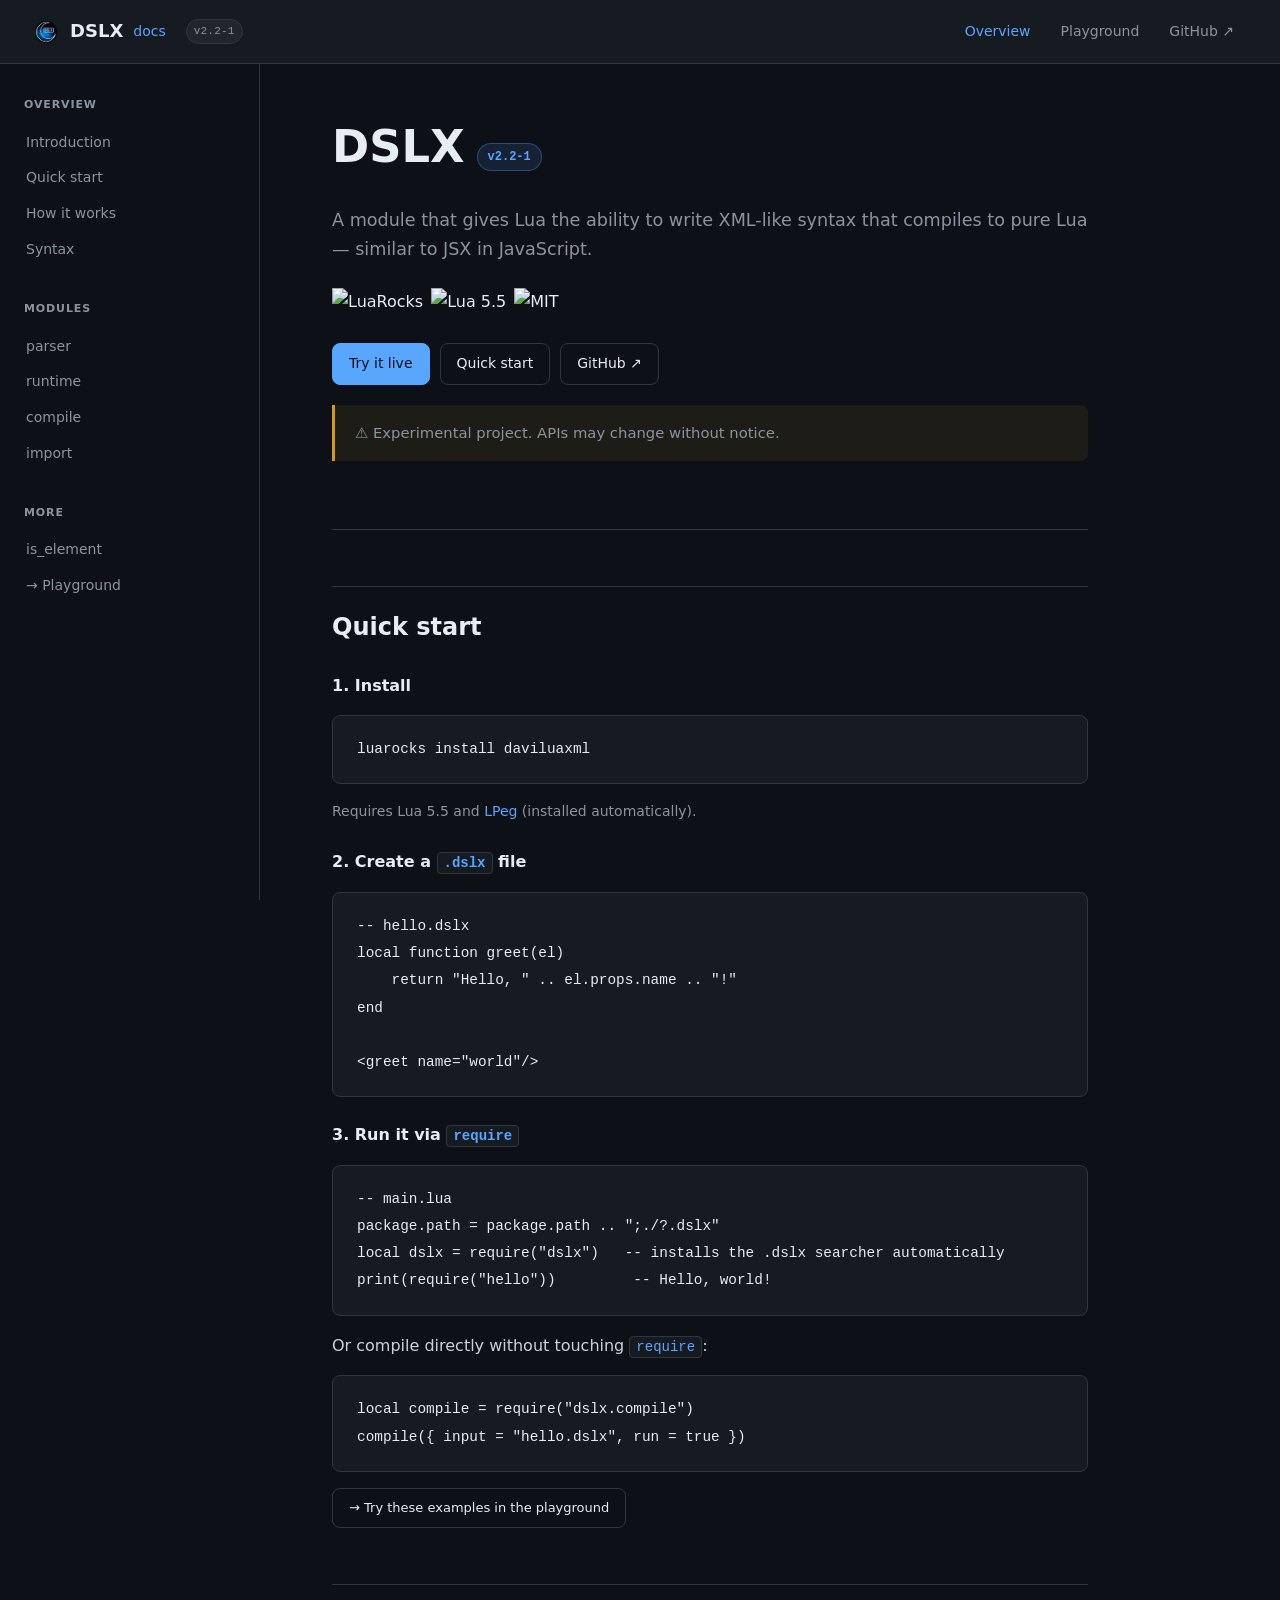
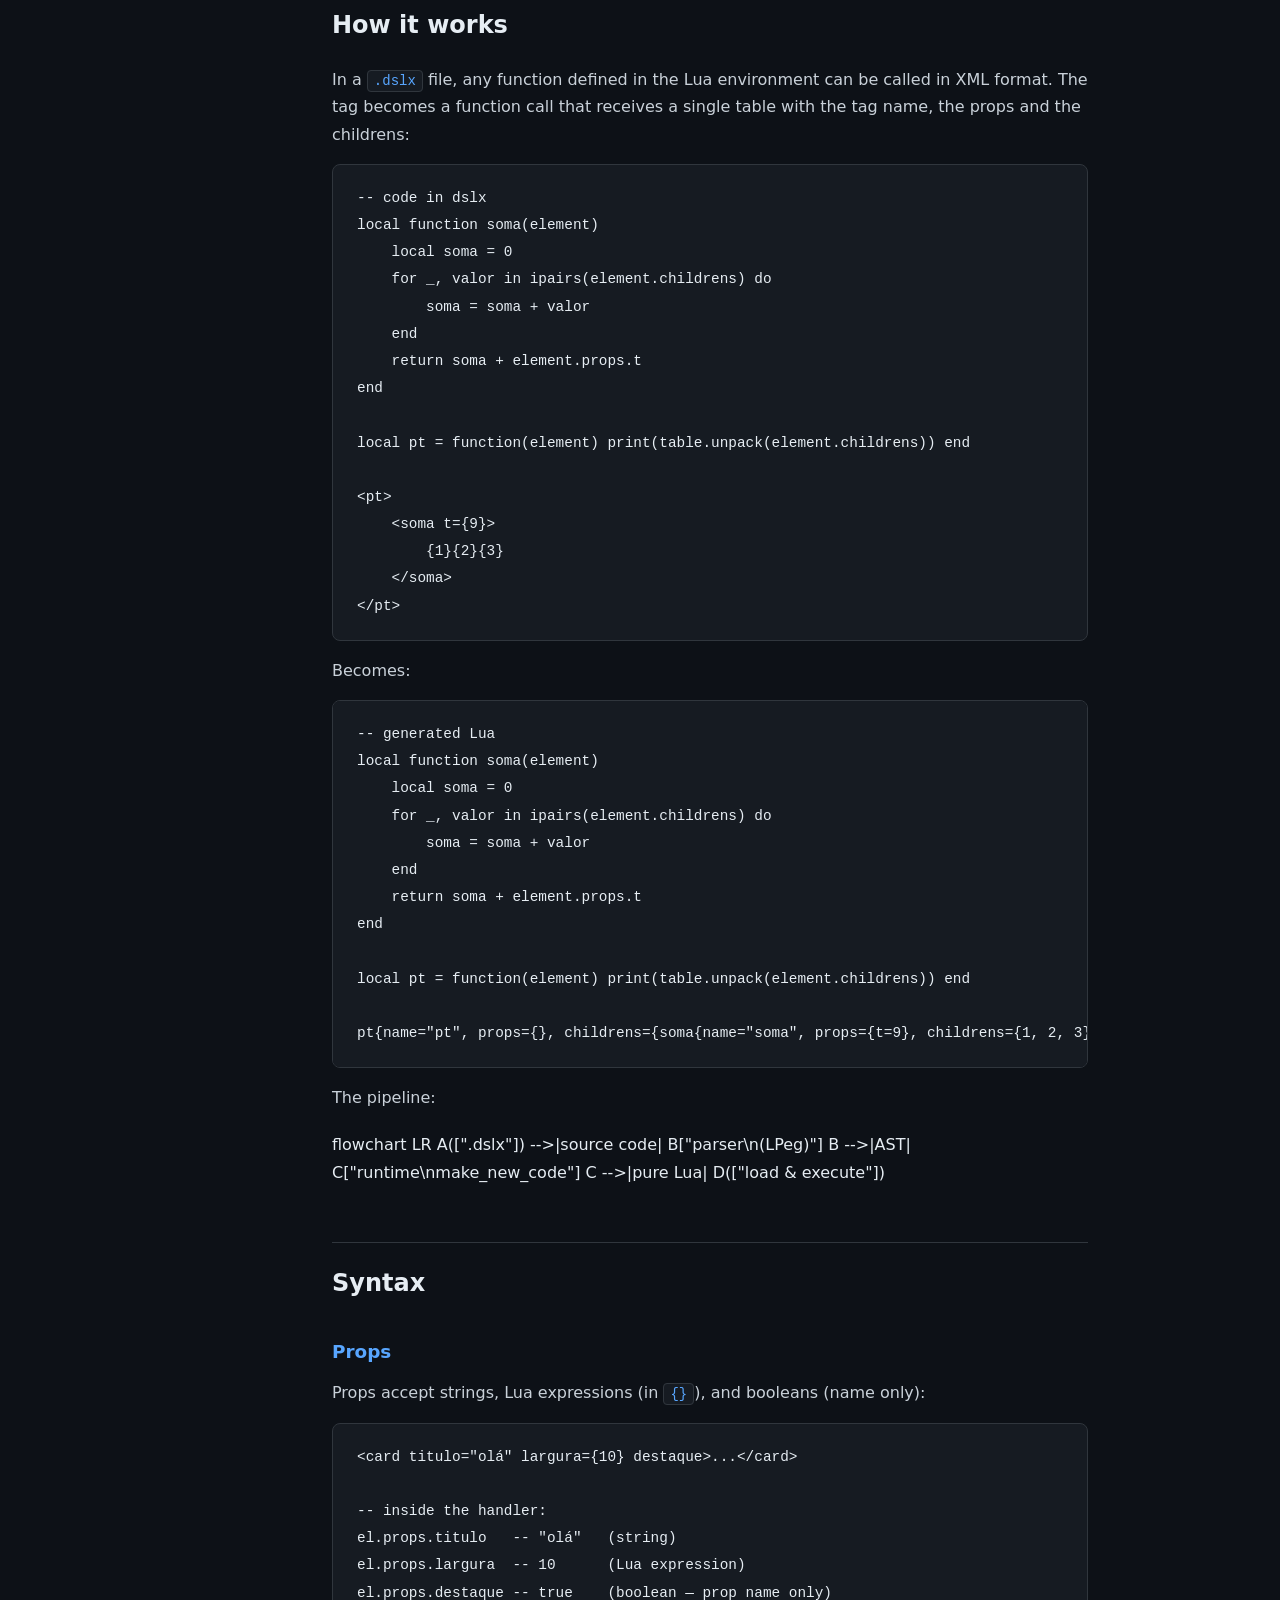
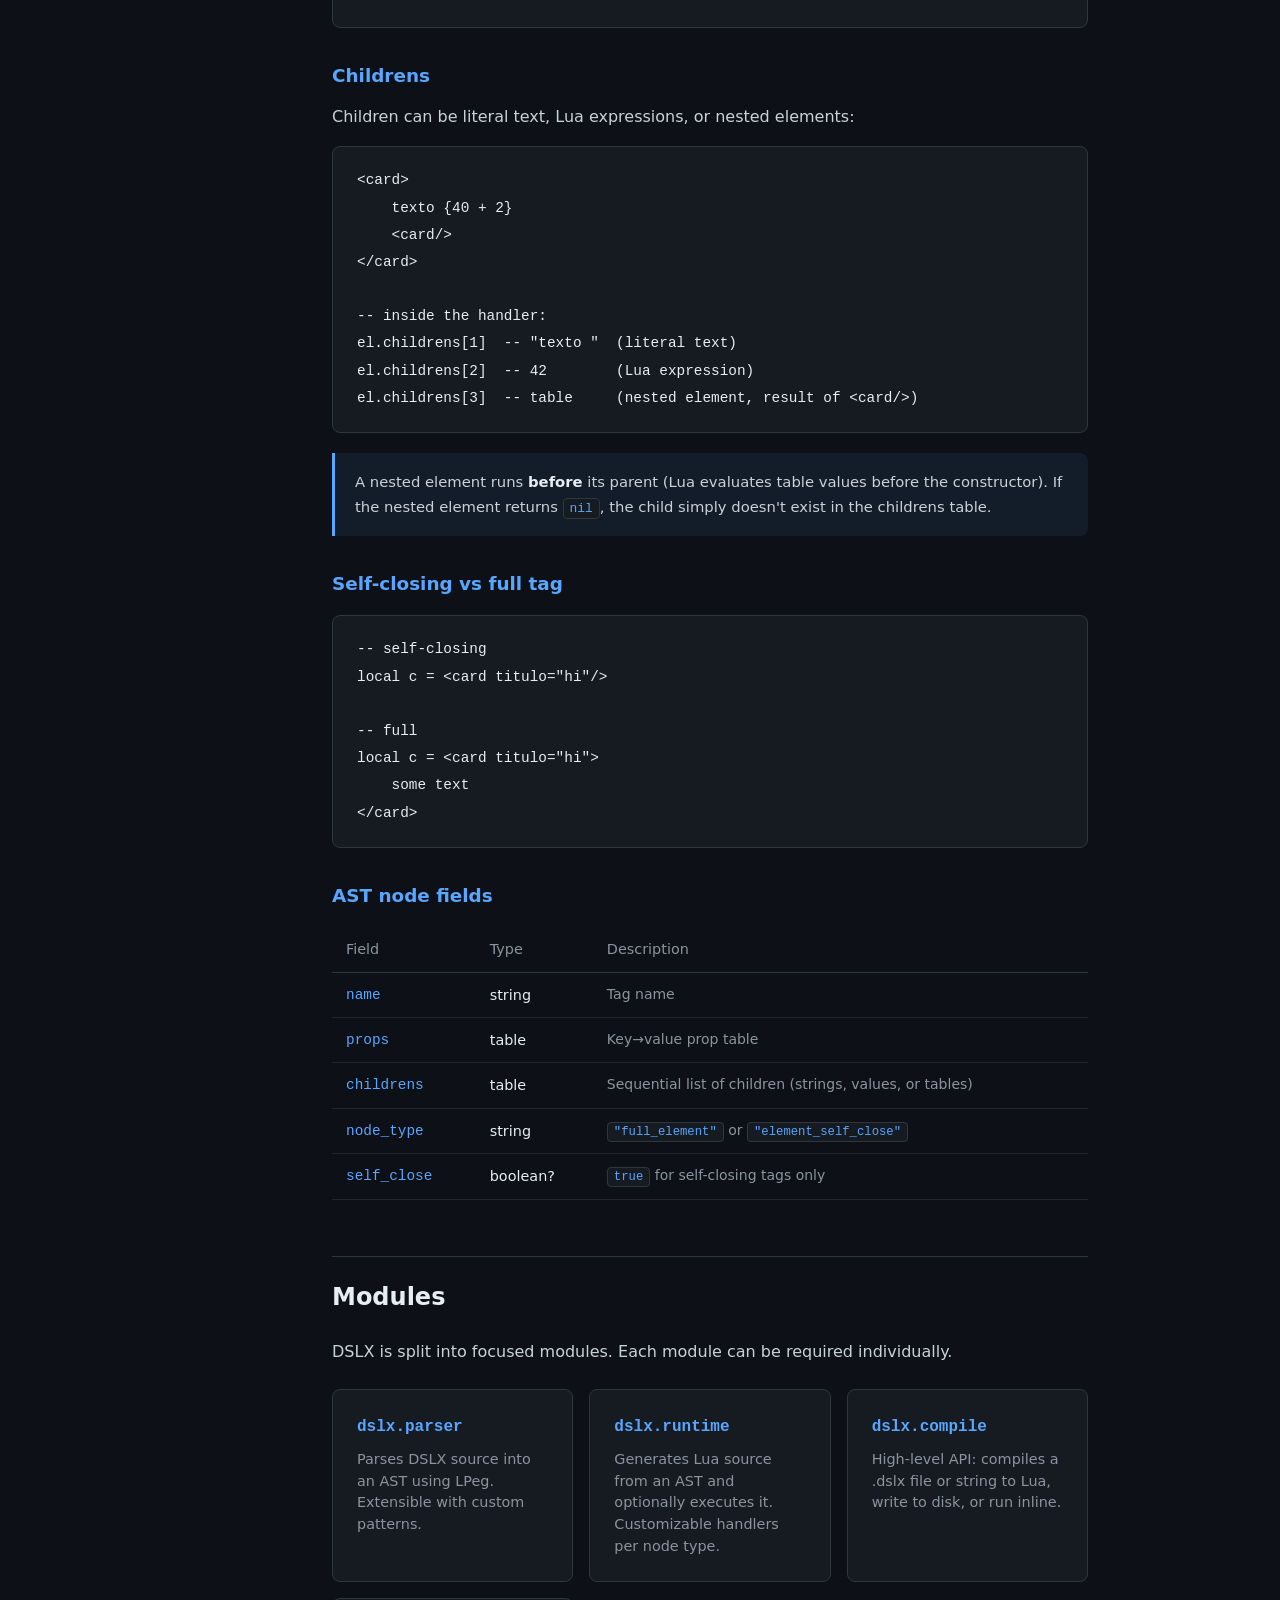
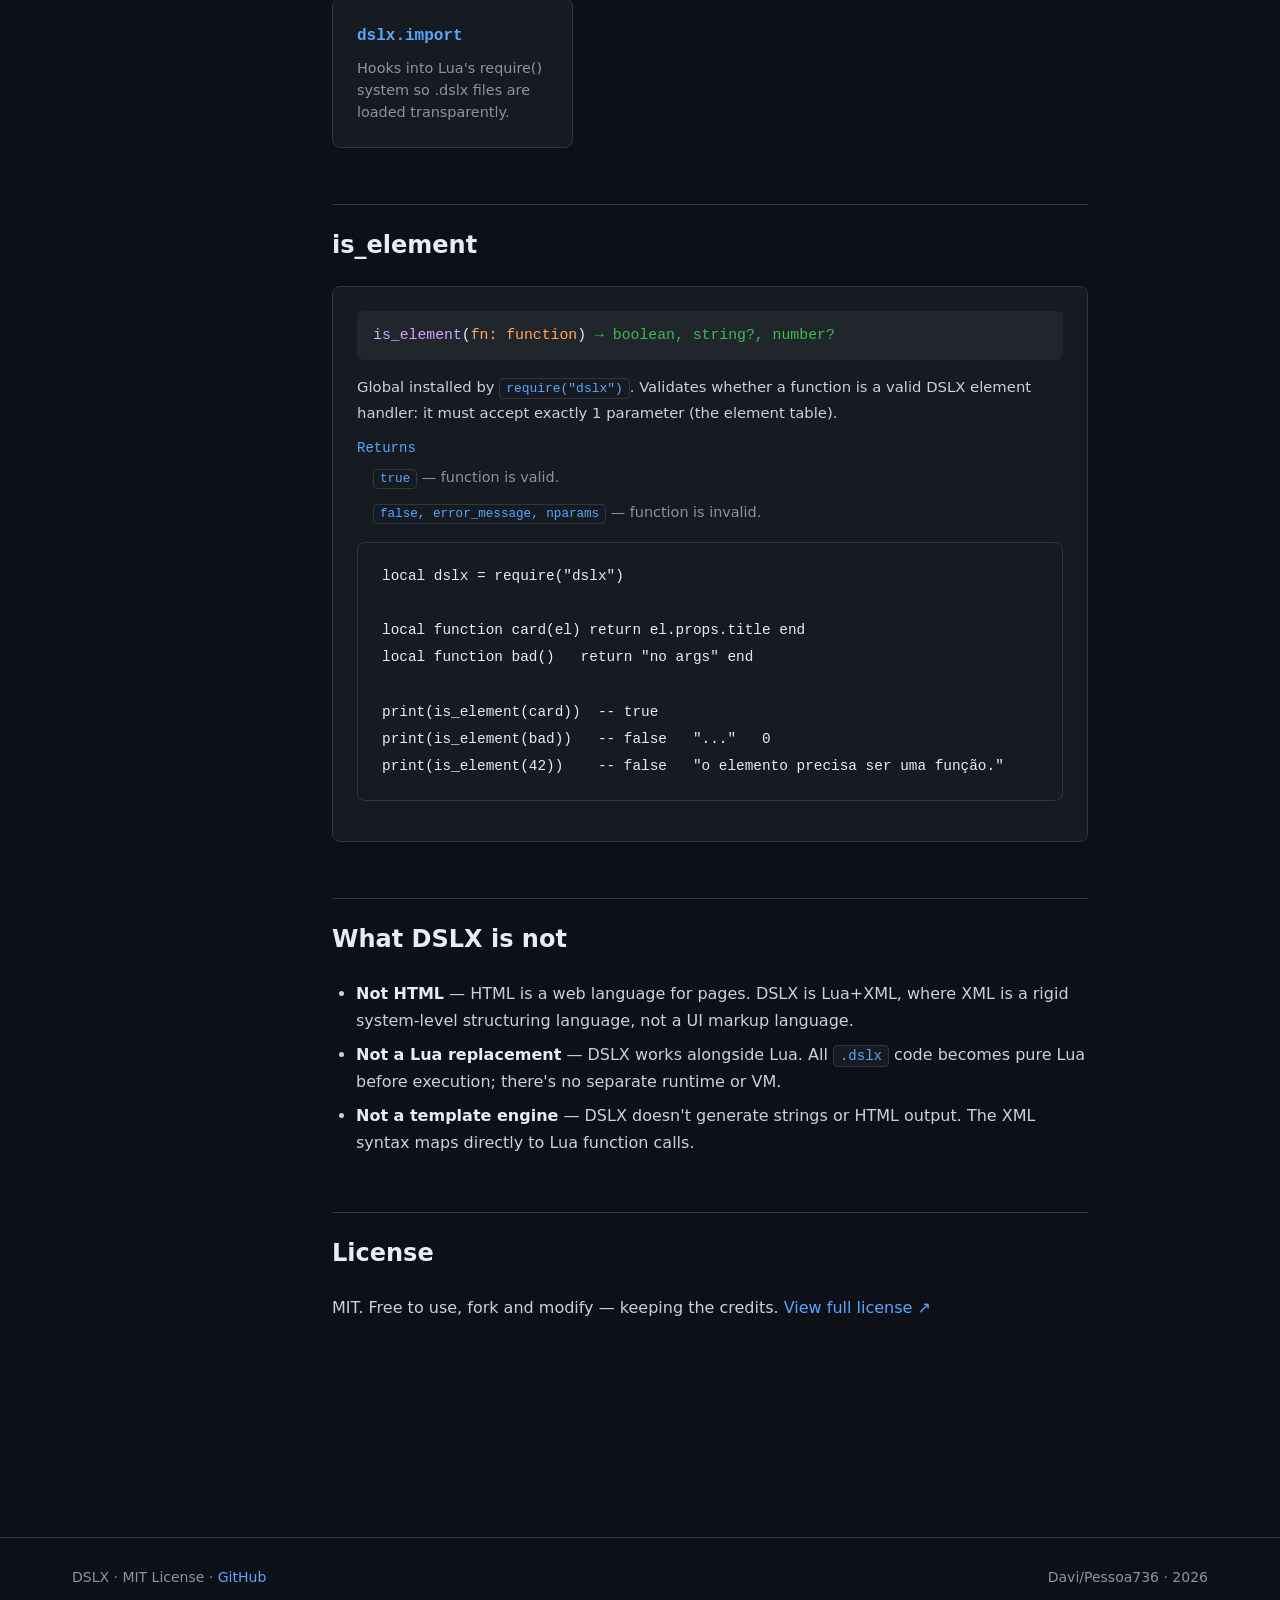
==== commit 13e4704f: "docs: adiciona logo ao nav, move assets de doc/ para docs/ e aumenta espaçamento Co-Authored-By: Cla" ====
--- a/docs/index.html
+++ b/docs/index.html
@@ -8,7 +8,7 @@
 <meta property="og:title" content="DSLX — Davi System Lua-XML"/>
 <meta property="og:description" content="A module that gives Lua the ability to write XML-like syntax that compiles to pure Lua."/>
 <meta property="og:type" content="website"/>
-<link rel="icon" type="image/png" href="../doc/DSLX_icon.png"/>
+<link rel="icon" type="image/png" href="assets/DSLX_icon.png"/>
 <link rel="stylesheet" href="assets/style.css"/>
 <link rel="stylesheet" href="https://cdnjs.cloudflare.com/ajax/libs/highlight.js/11.9.0/styles/github-dark.min.css"/>
 <script src="https://cdnjs.cloudflare.com/ajax/libs/highlight.js/11.9.0/highlight.min.js"></script>
@@ -21,7 +21,7 @@
 
 <!-- ── nav ── -->
 <nav class="nav">
-  <a class="nav-logo" href="index.html">DSLX <span>docs</span></a>
+  <a class="nav-logo" href="index.html"><img src="assets/DSLX_icon.png" alt=""/>DSLX <span>docs</span></a>
   <span class="nav-version">v2.2-1</span>
   <div class="nav-links">
     <a href="index.html" class="active">Overview</a>
--- a/docs/assets/style.css
+++ b/docs/assets/style.css
@@ -12,9 +12,9 @@
     --yellow:      #d29922;
     --red:         #f85149;
     --code-bg:     #161b22;
-    --radius:      6px;
-    --sidebar-w:   240px;
-    --nav-h:       56px;
+    --radius:      8px;
+    --sidebar-w:   260px;
+    --nav-h:       64px;
     --mono:        'Cascadia Code', 'Fira Code', 'Consolas', monospace;
 }
 
@@ -25,8 +25,8 @@
     font-family: -apple-system, BlinkMacSystemFont, 'Segoe UI', system-ui, sans-serif;
     background: var(--bg);
     color: var(--text);
-    font-size: 15px;
-    line-height: 1.6;
+    font-size: 16px;
+    line-height: 1.7;
 }
 a { color: var(--accent); text-decoration: none; }
 a:hover { color: var(--accent-h); text-decoration: underline; }
@@ -38,24 +38,25 @@
     background: var(--bg2);
     border-bottom: 1px solid var(--border);
     display: flex; align-items: center;
-    padding: 0 24px; gap: 24px;
+    padding: 0 32px; gap: 20px;
 }
 .nav-logo {
-    font-weight: 700; font-size: 17px;
-    color: var(--text); display: flex; align-items: center; gap: 8px;
+    font-weight: 700; font-size: 18px;
+    color: var(--text); display: flex; align-items: center; gap: 10px;
     text-decoration: none;
 }
 .nav-logo:hover { text-decoration: none; }
-.nav-logo span { color: var(--accent); }
+.nav-logo img { width: 28px; height: 28px; border-radius: 6px; }
+.nav-logo span { color: var(--accent); font-weight: 400; font-size: 14px; }
 .nav-version {
     font-size: 11px; font-weight: 500;
     background: var(--bg3); border: 1px solid var(--border);
     color: var(--muted); padding: 2px 7px; border-radius: 20px;
     font-family: var(--mono); letter-spacing: .02em;
 }
-.nav-links { display: flex; gap: 4px; margin-left: auto; }
+.nav-links { display: flex; gap: 2px; margin-left: auto; }
 .nav-links a {
-    padding: 6px 12px; border-radius: var(--radius);
+    padding: 7px 14px; border-radius: var(--radius);
     color: var(--muted); font-size: 14px; transition: color .15s, background .15s;
 }
 .nav-links a:hover { color: var(--text); background: var(--bg3); text-decoration: none; }
@@ -106,17 +107,17 @@
     top: var(--nav-h);
     height: calc(100vh - var(--nav-h));
     overflow-y: auto;
-    padding: 24px 0;
+    padding: 28px 0;
     border-right: 1px solid var(--border);
 }
-.sidebar-group { margin-bottom: 20px; }
+.sidebar-group { margin-bottom: 28px; }
 .sidebar-title {
-    padding: 4px 20px 8px;
+    padding: 4px 24px 10px;
     font-size: 11px; font-weight: 600;
     color: var(--muted); text-transform: uppercase; letter-spacing: .08em;
 }
 .sidebar a {
-    display: block; padding: 5px 20px;
+    display: block; padding: 6px 24px;
     font-size: 14px; color: var(--muted);
     transition: color .1s, background .1s;
     border-left: 2px solid transparent;
@@ -125,37 +126,37 @@
 .sidebar a.active {
     color: var(--accent); border-left-color: var(--accent); background: var(--bg2);
 }
-.sidebar a.sub { padding-left: 32px; font-size: 13px; }
+.sidebar a.sub { padding-left: 36px; font-size: 13px; }
 
 /* content */
 .docs-content {
     flex: 1; min-width: 0;
-    max-width: 860px;
-    padding: 48px 56px 96px;
+    max-width: 900px;
+    padding: 56px 72px 120px;
 }
 
 /* ── typography ──────────────────────────────────────────────────────────── */
-h1 { font-size: 2rem; font-weight: 700; line-height: 1.25; margin-bottom: 16px; }
-h2 { font-size: 1.4rem; font-weight: 600; margin: 48px 0 16px; padding-top: 16px;
+h1 { font-size: 2.2rem; font-weight: 700; line-height: 1.2; margin-bottom: 20px; }
+h2 { font-size: 1.5rem; font-weight: 600; margin: 56px 0 20px; padding-top: 20px;
      border-top: 1px solid var(--border); }
-h3 { font-size: 1.1rem; font-weight: 600; margin: 28px 0 10px; color: var(--accent); }
-h4 { font-size: .95rem; font-weight: 600; margin: 20px 0 8px; }
-p  { margin-bottom: 12px; color: #c9d1d9; }
-ul, ol { margin: 0 0 12px 20px; }
-li { margin-bottom: 4px; color: #c9d1d9; }
+h3 { font-size: 1.15rem; font-weight: 600; margin: 32px 0 12px; color: var(--accent); }
+h4 { font-size: 1rem; font-weight: 600; margin: 24px 0 10px; }
+p  { margin-bottom: 16px; color: #c9d1d9; }
+ul, ol { margin: 0 0 16px 24px; }
+li { margin-bottom: 6px; color: #c9d1d9; }
 strong { color: var(--text); }
 
 /* ── hero ────────────────────────────────────────────────────────────────── */
-.hero { padding-bottom: 32px; border-bottom: 1px solid var(--border); margin-bottom: 0; }
-.hero h1 { font-size: 2.4rem; }
-.hero-meta { display: flex; align-items: center; gap: 10px; margin-bottom: 8px; flex-wrap: wrap; }
+.hero { padding-bottom: 48px; border-bottom: 1px solid var(--border); margin-bottom: 0; }
+.hero h1 { font-size: 2.8rem; }
+.hero-meta { display: flex; align-items: center; gap: 12px; margin-bottom: 12px; flex-wrap: wrap; }
 .version-badge {
     font-size: 12px; font-weight: 600; font-family: var(--mono);
     background: rgba(88,166,255,.12); color: var(--accent);
-    border: 1px solid rgba(88,166,255,.3); padding: 2px 8px; border-radius: 20px;
-}
-.hero p  { font-size: 1.05rem; color: var(--muted); margin: 8px 0 20px; }
-.hero-badges { display: flex; gap: 8px; flex-wrap: wrap; margin-bottom: 24px; }
+    border: 1px solid rgba(88,166,255,.3); padding: 3px 10px; border-radius: 20px;
+}
+.hero p  { font-size: 1.1rem; color: var(--muted); margin: 10px 0 24px; line-height: 1.65; }
+.hero-badges { display: flex; gap: 8px; flex-wrap: wrap; margin-bottom: 28px; }
 .btn {
     display: inline-flex; align-items: center; gap: 6px;
     padding: 8px 16px; border-radius: var(--radius);
@@ -173,18 +174,18 @@
 code {
     font-family: var(--mono); font-size: .875em;
     background: var(--code-bg); color: var(--accent);
-    padding: 2px 5px; border-radius: 4px;
+    padding: 2px 6px; border-radius: 4px;
     border: 1px solid var(--border);
 }
 pre {
     background: var(--code-bg); border: 1px solid var(--border);
     border-radius: var(--radius); overflow-x: auto;
-    padding: 16px 20px; margin: 12px 0;
+    padding: 20px 24px; margin: 16px 0;
     position: relative;
 }
 pre code {
     background: none; border: none; padding: 0;
-    color: var(--text); font-size: .875rem; line-height: 1.6;
+    color: var(--text); font-size: .9rem; line-height: 1.65;
 }
 
 /* copy button */
@@ -207,40 +208,40 @@
 .callout {
     border-left: 3px solid var(--accent);
     background: rgba(88,166,255,.08);
-    padding: 12px 16px; border-radius: 0 var(--radius) var(--radius) 0;
-    margin: 16px 0;
+    padding: 16px 20px; border-radius: 0 var(--radius) var(--radius) 0;
+    margin: 20px 0;
 }
 .callout.warn { border-color: var(--yellow); background: rgba(210,153,34,.08); }
-.callout p { margin: 0; font-size: .9rem; }
+.callout p { margin: 0; font-size: .925rem; }
 
 /* ── API reference cards ─────────────────────────────────────────────────── */
 .api-card {
     background: var(--bg2); border: 1px solid var(--border);
-    border-radius: var(--radius); padding: 20px; margin: 16px 0;
+    border-radius: var(--radius); padding: 24px; margin: 20px 0;
 }
 .api-sig {
-    font-family: var(--mono); font-size: .9rem;
+    font-family: var(--mono); font-size: .925rem;
     color: var(--text); background: var(--bg3);
-    padding: 10px 14px; border-radius: 4px; margin-bottom: 10px;
+    padding: 12px 16px; border-radius: 6px; margin-bottom: 14px;
 }
 .api-sig .fn-name { color: #d2a8ff; }
 .api-sig .fn-arg  { color: #ffa657; }
 .api-sig .fn-ret  { color: var(--green); }
-.api-desc { font-size: .9rem; color: #c9d1d9; margin-bottom: 10px; }
-.api-params { font-size: .875rem; }
-.api-params dt { font-family: var(--mono); color: var(--accent); font-size: .85rem; }
-.api-params dd { margin: 2px 0 8px 16px; color: var(--muted); }
+.api-desc { font-size: .925rem; color: #c9d1d9; margin-bottom: 12px; }
+.api-params { font-size: .9rem; }
+.api-params dt { font-family: var(--mono); color: var(--accent); font-size: .875rem; margin-top: 8px; }
+.api-params dd { margin: 4px 0 10px 16px; color: var(--muted); }
 
 /* node type table */
-.type-table { width: 100%; border-collapse: collapse; margin: 12px 0; font-size: .875rem; }
+.type-table { width: 100%; border-collapse: collapse; margin: 16px 0; font-size: .9rem; }
 .type-table th {
-    text-align: left; padding: 8px 12px;
+    text-align: left; padding: 10px 14px;
     border-bottom: 1px solid var(--border);
     color: var(--muted); font-weight: 500;
 }
-.type-table td { padding: 8px 12px; border-bottom: 1px solid var(--bg3); vertical-align: top; }
+.type-table td { padding: 10px 14px; border-bottom: 1px solid var(--bg3); vertical-align: top; }
 .type-table td:first-child { font-family: var(--mono); color: var(--accent); }
-.type-table td:last-child  { color: var(--muted); font-size: .85rem; }
+.type-table td:last-child  { color: var(--muted); font-size: .875rem; }
 
 /* ── playground layout ───────────────────────────────────────────────────── */
 .pg-layout {
@@ -303,27 +304,27 @@
 /* ── footer ──────────────────────────────────────────────────────────────── */
 .footer {
     border-top: 1px solid var(--border);
-    padding: 24px 56px; margin-top: 64px;
+    padding: 28px 72px; margin-top: 80px;
     color: var(--muted); font-size: .875rem;
     display: flex; justify-content: space-between; align-items: center;
 }
 
 /* ── module cards ────────────────────────────────────────────────────────── */
-.module-grid { display: grid; grid-template-columns: repeat(auto-fit, minmax(200px, 1fr)); gap: 12px; margin: 20px 0; }
-.module-card { background: var(--bg2); border: 1px solid var(--border); border-radius: var(--radius); padding: 20px; text-decoration: none; transition: border-color .15s, background .15s; display: block; }
+.module-grid { display: grid; grid-template-columns: repeat(auto-fit, minmax(210px, 1fr)); gap: 16px; margin: 24px 0; }
+.module-card { background: var(--bg2); border: 1px solid var(--border); border-radius: var(--radius); padding: 24px; text-decoration: none; transition: border-color .15s, background .15s; display: block; }
 .module-card:hover { border-color: var(--accent); background: var(--bg3); text-decoration: none; }
-.module-card-name { font-family: var(--mono); font-size: 1rem; font-weight: 600; color: var(--accent); margin-bottom: 6px; }
-.module-card-desc { font-size: .875rem; color: var(--muted); line-height: 1.4; }
+.module-card-name { font-family: var(--mono); font-size: 1rem; font-weight: 600; color: var(--accent); margin-bottom: 8px; }
+.module-card-desc { font-size: .9rem; color: var(--muted); line-height: 1.5; }
 
 /* ── responsive ──────────────────────────────────────────────────────────── */
-@media (max-width: 768px) {
+@media (max-width: 900px) {
     .sidebar { display: none; }
-    .docs-content { padding: 24px 20px 64px; }
+    .docs-content { padding: 32px 28px 80px; }
     .nav-links { display: none; }
     .nav-toggle { display: block; }
     .pg-panels { flex-direction: column; }
     .pg-panel { flex: none; height: 33.33%; border-right: none; border-bottom: 1px solid var(--border); }
     .pg-panel:last-child { border-bottom: none; }
-    .footer { padding: 16px 20px; flex-direction: column; gap: 8px; text-align: center; }
+    .footer { padding: 20px 24px; flex-direction: column; gap: 8px; text-align: center; }
     .nav-version { display: none; }
 }
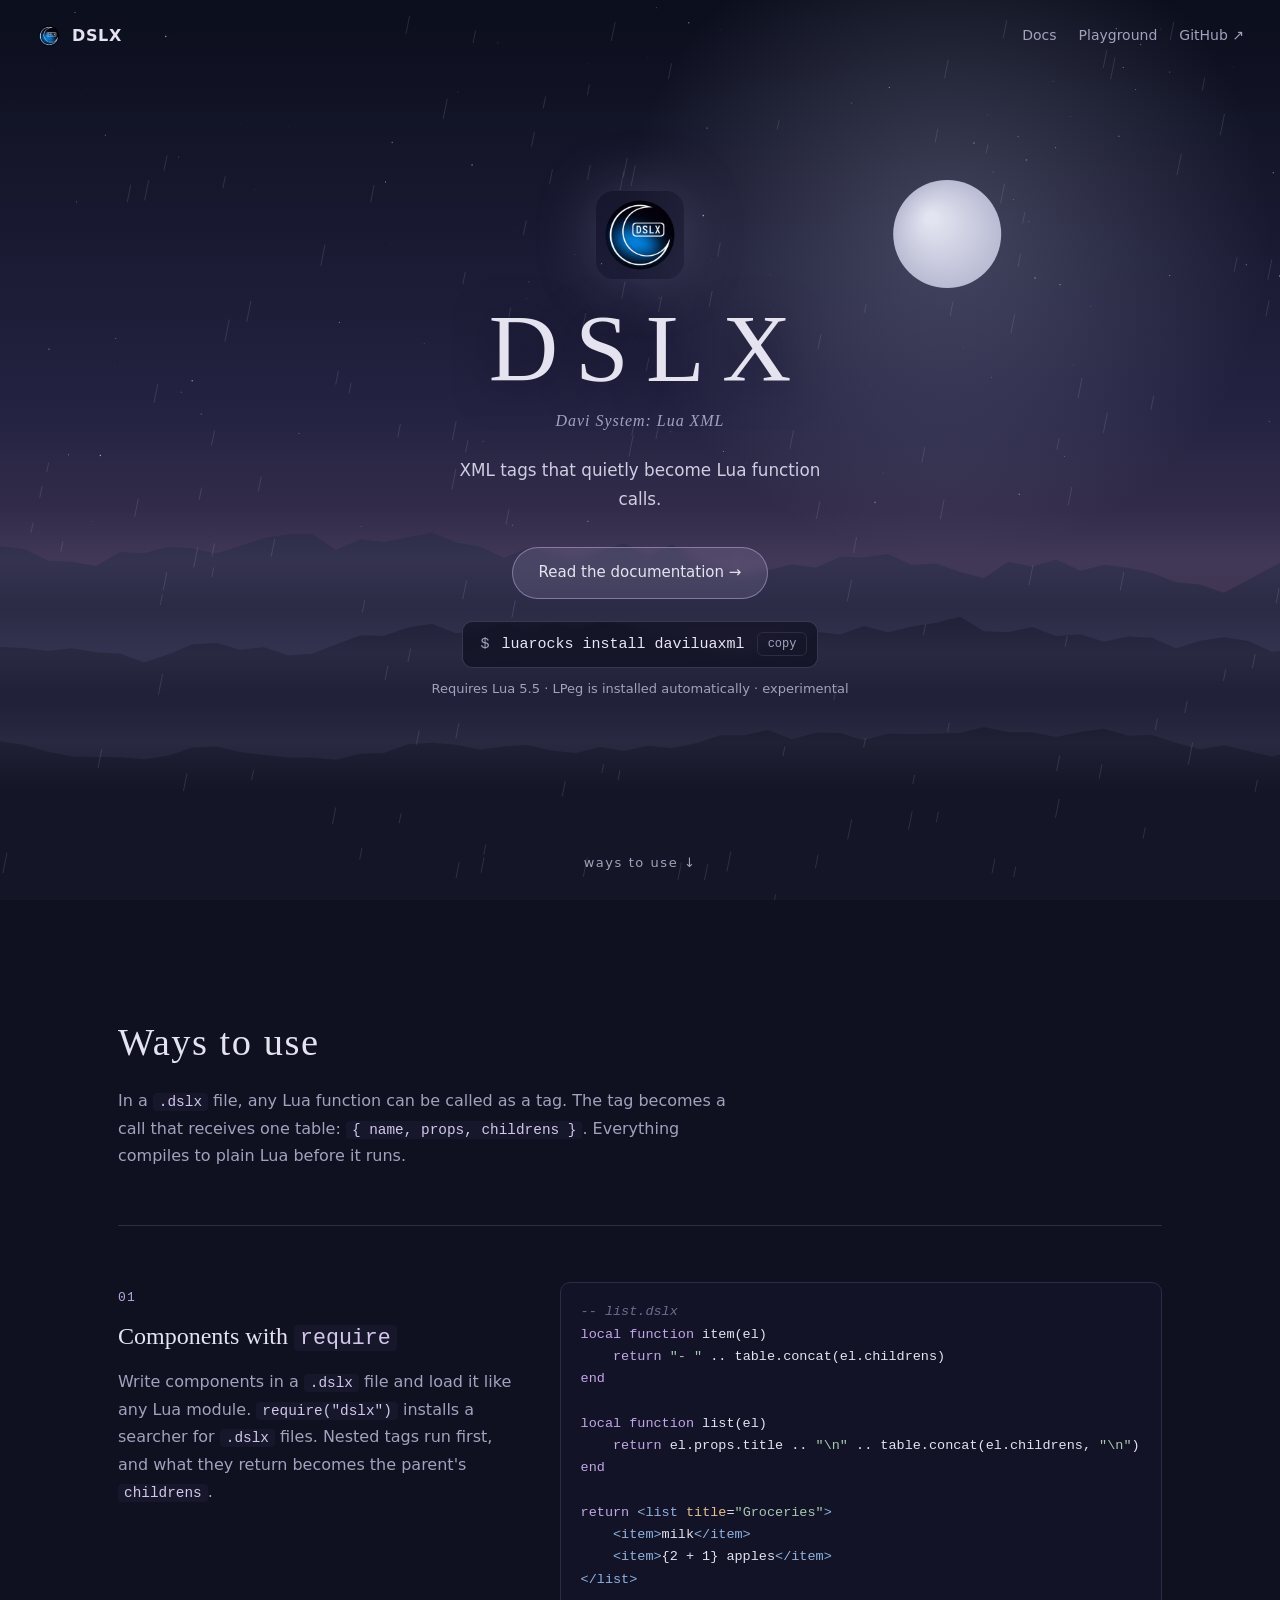
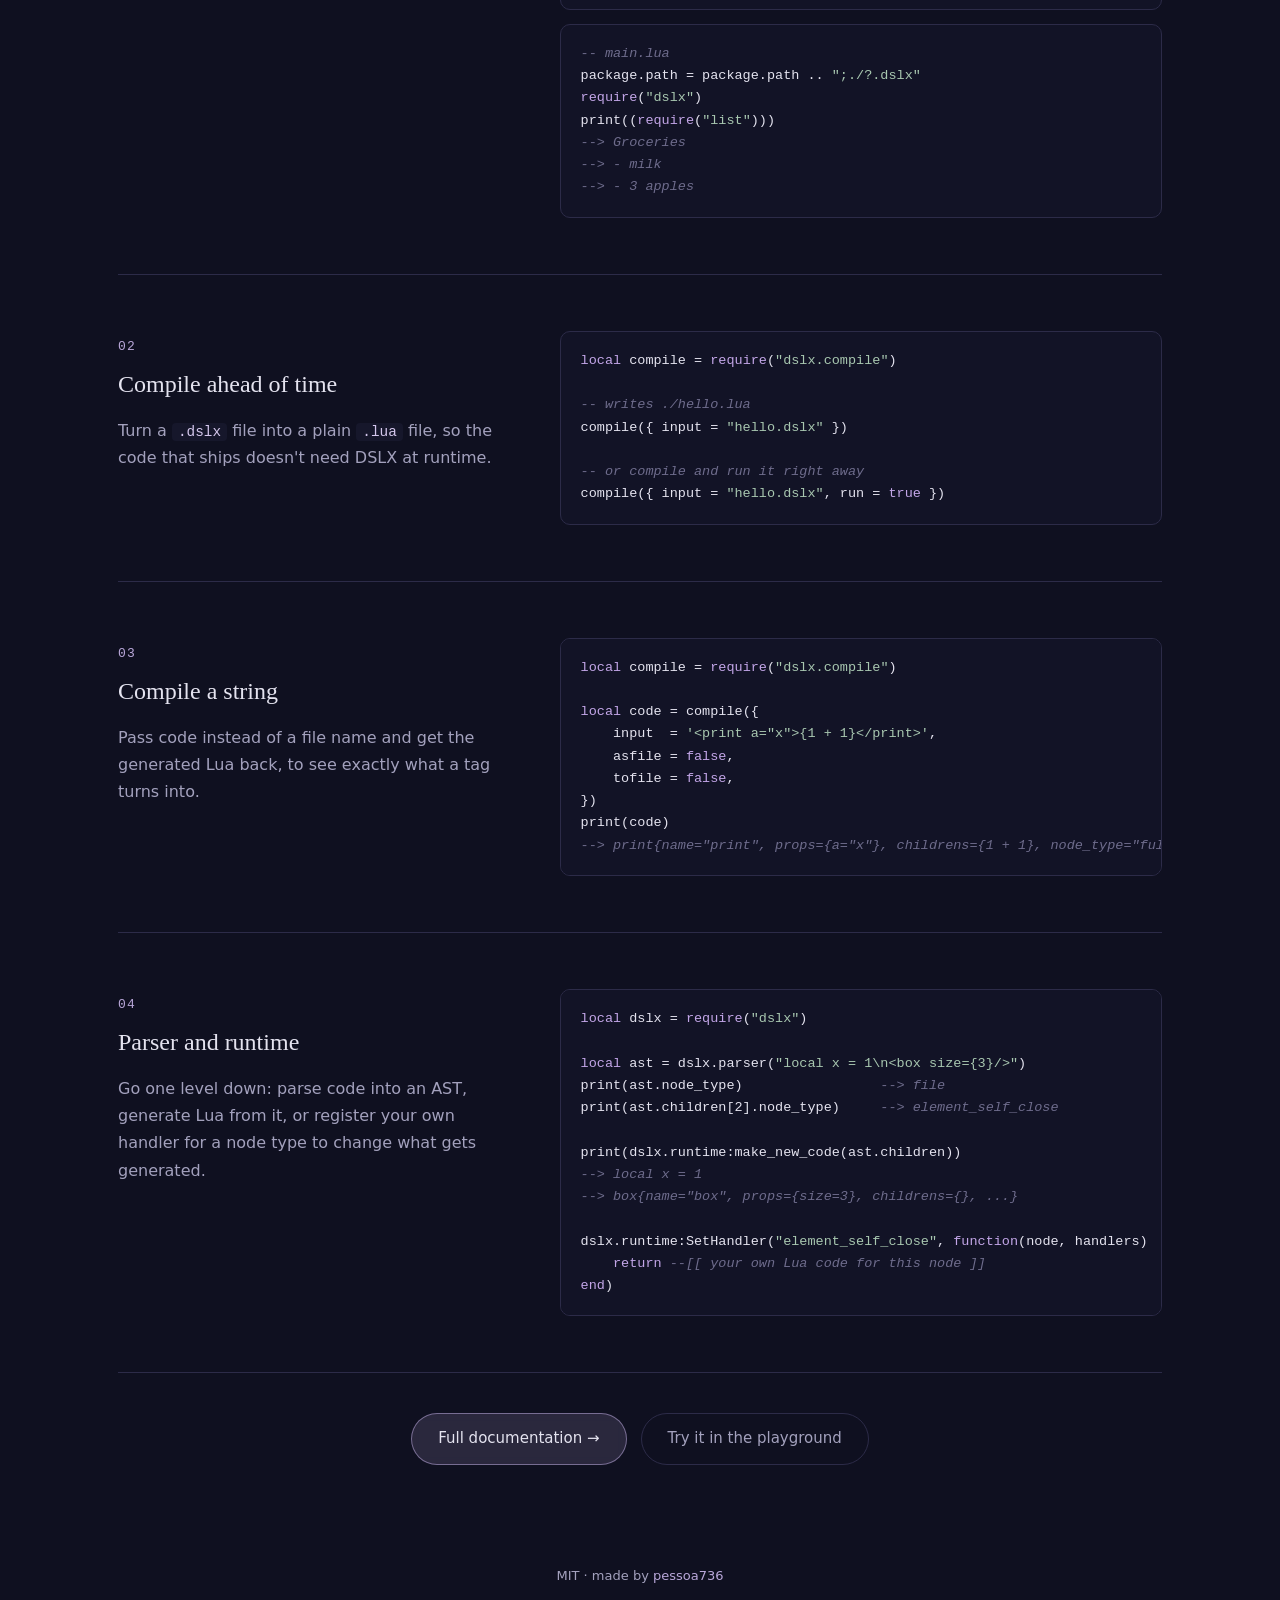
==== commit cb8f3b6c: "docs: new home page, docs moved to overview.html, slim READMEs, remove doc/ (assets already in docs/" ====
--- a/docs/index.html
+++ b/docs/index.html
@@ -3,348 +3,297 @@
 <head>
 <meta charset="UTF-8"/>
 <meta name="viewport" content="width=device-width, initial-scale=1.0"/>
-<title>DSLX — Davi System Lua-XML</title>
-<meta name="description" content="DSLX documentation — JSX-like syntax for Lua that compiles to pure Lua code via LPeg."/>
-<meta property="og:title" content="DSLX — Davi System Lua-XML"/>
-<meta property="og:description" content="A module that gives Lua the ability to write XML-like syntax that compiles to pure Lua."/>
-<meta property="og:type" content="website"/>
+<title>DSLX — Davi System: Lua XML</title>
+<meta name="description" content="DSLX: a JSX-like syntax for Lua. Write XML tags that become Lua function calls."/>
 <link rel="icon" type="image/png" href="assets/DSLX_icon.png"/>
-<link rel="stylesheet" href="assets/style.css"/>
-<link rel="stylesheet" href="https://cdnjs.cloudflare.com/ajax/libs/highlight.js/11.9.0/styles/github-dark.min.css"/>
-<script src="https://cdnjs.cloudflare.com/ajax/libs/highlight.js/11.9.0/highlight.min.js"></script>
-<script type="module">
-  import mermaid from 'https://cdn.jsdelivr.net/npm/mermaid@11/dist/mermaid.esm.min.mjs';
-  mermaid.initialize({ startOnLoad: true, theme: 'dark' });
-</script>
+<link rel="stylesheet" href="assets/home.css"/>
 </head>
 <body>
 
-<!-- ── nav ── -->
-<nav class="nav">
-  <a class="nav-logo" href="index.html"><img src="assets/DSLX_icon.png" alt=""/>DSLX <span>docs</span></a>
-  <span class="nav-version">v2.2-1</span>
-  <div class="nav-links">
-    <a href="index.html" class="active">Overview</a>
-    <a href="playground.html">Playground</a>
-    <a href="https://github.com/pessoa736/DLuaXML">GitHub ↗</a>
+<!-- ── hero: animated melancholic landscape behind the title ── -->
+<header class="hero">
+  <canvas id="sky" aria-hidden="true"></canvas>
+
+  <nav class="home-nav">
+    <a class="home-brand" href="index.html"><img src="assets/DSLX_icon.png" alt=""/>DSLX</a>
+    <div class="home-links">
+      <a href="overview.html">Docs</a>
+      <a href="playground.html">Playground</a>
+      <a href="https://github.com/pessoa736/DLuaXML">GitHub ↗</a>
+    </div>
+  </nav>
+
+  <div class="hero-content">
+    <img class="hero-logo" src="assets/DSLX_icon.png" alt="DSLX logo"/>
+    <h1>DSLX</h1>
+    <p class="hero-sub">Davi System: Lua XML</p>
+    <p class="hero-tagline">XML tags that quietly become Lua function calls.</p>
+
+    <a class="btn-docs" href="overview.html">Read the documentation →</a>
+
+    <div class="install">
+      <span class="install-prompt">$</span>
+      <code id="installCmd">luarocks install daviluaxml</code>
+      <button class="copy" id="copyBtn" type="button" aria-label="Copy install command">copy</button>
+    </div>
+    <p class="install-note">Requires Lua 5.5 · LPeg is installed automatically · experimental</p>
   </div>
-  <button class="nav-toggle" id="navToggle" aria-label="Menu">☰</button>
-</nav>
-
-<!-- mobile menu -->
-<div class="mobile-menu" id="mobileMenu">
-  <div class="mobile-menu-group">
-    <div class="mobile-menu-title">Navigation</div>
-    <a href="index.html">Overview</a>
-    <a href="playground.html">Playground</a>
-    <a href="https://github.com/pessoa736/DLuaXML">GitHub ↗</a>
+
+  <a class="scroll-hint" href="#uses" aria-label="See ways to use DSLX">ways to use ↓</a>
+</header>
+
+<!-- ── ways to use ── -->
+<main id="uses" class="uses">
+  <h2>Ways to use</h2>
+  <p class="uses-intro">
+    In a <code>.dslx</code> file, any Lua function can be called as a tag. The tag becomes a call
+    that receives one table: <code>{ name, props, childrens }</code>. Everything compiles to plain Lua
+    before it runs.
+  </p>
+
+  <section class="use">
+    <div class="use-text">
+      <span class="use-num">01</span>
+      <h3>Components with <code>require</code></h3>
+      <p>
+        Write components in a <code>.dslx</code> file and load it like any Lua module.
+        <code>require("dslx")</code> installs a searcher for <code>.dslx</code> files.
+        Nested tags run first, and what they return becomes the parent's <code>childrens</code>.
+      </p>
+    </div>
+    <div class="use-code">
+<pre><code><span class="c">-- list.dslx</span>
+<span class="k">local function</span> item(el)
+    <span class="k">return</span> <span class="s">"- "</span> .. table.concat(el.childrens)
+<span class="k">end</span>
+
+<span class="k">local function</span> list(el)
+    <span class="k">return</span> el.props.title .. <span class="s">"\n"</span> .. table.concat(el.childrens, <span class="s">"\n"</span>)
+<span class="k">end</span>
+
+<span class="k">return</span> <span class="t">&lt;list</span> <span class="a">title</span>=<span class="s">"Groceries"</span><span class="t">&gt;</span>
+    <span class="t">&lt;item&gt;</span>milk<span class="t">&lt;/item&gt;</span>
+    <span class="t">&lt;item&gt;</span>{2 + 1} apples<span class="t">&lt;/item&gt;</span>
+<span class="t">&lt;/list&gt;</span></code></pre>
+<pre><code><span class="c">-- main.lua</span>
+package.path = package.path .. <span class="s">";./?.dslx"</span>
+<span class="k">require</span>(<span class="s">"dslx"</span>)
+print((<span class="k">require</span>(<span class="s">"list"</span>)))
+<span class="c">--&gt; Groceries</span>
+<span class="c">--&gt; - milk</span>
+<span class="c">--&gt; - 3 apples</span></code></pre>
+    </div>
+  </section>
+
+  <section class="use">
+    <div class="use-text">
+      <span class="use-num">02</span>
+      <h3>Compile ahead of time</h3>
+      <p>
+        Turn a <code>.dslx</code> file into a plain <code>.lua</code> file, so the code that ships
+        doesn't need DSLX at runtime.
+      </p>
+    </div>
+    <div class="use-code">
+<pre><code><span class="k">local</span> compile = <span class="k">require</span>(<span class="s">"dslx.compile"</span>)
+
+<span class="c">-- writes ./hello.lua</span>
+compile({ input = <span class="s">"hello.dslx"</span> })
+
+<span class="c">-- or compile and run it right away</span>
+compile({ input = <span class="s">"hello.dslx"</span>, run = <span class="k">true</span> })</code></pre>
+    </div>
+  </section>
+
+  <section class="use">
+    <div class="use-text">
+      <span class="use-num">03</span>
+      <h3>Compile a string</h3>
+      <p>
+        Pass code instead of a file name and get the generated Lua back, to see exactly
+        what a tag turns into.
+      </p>
+    </div>
+    <div class="use-code">
+<pre><code><span class="k">local</span> compile = <span class="k">require</span>(<span class="s">"dslx.compile"</span>)
+
+<span class="k">local</span> code = compile({
+    input  = <span class="s">'&lt;print a="x"&gt;{1 + 1}&lt;/print&gt;'</span>,
+    asfile = <span class="k">false</span>,
+    tofile = <span class="k">false</span>,
+})
+print(code)
+<span class="c">--&gt; print{name="print", props={a="x"}, childrens={1 + 1}, node_type="full_element"}</span></code></pre>
+    </div>
+  </section>
+
+  <section class="use">
+    <div class="use-text">
+      <span class="use-num">04</span>
+      <h3>Parser and runtime</h3>
+      <p>
+        Go one level down: parse code into an AST, generate Lua from it, or register your own
+        handler for a node type to change what gets generated.
+      </p>
+    </div>
+    <div class="use-code">
+<pre><code><span class="k">local</span> dslx = <span class="k">require</span>(<span class="s">"dslx"</span>)
+
+<span class="k">local</span> ast = dslx.parser(<span class="s">"local x = 1\n&lt;box size={3}/&gt;"</span>)
+print(ast.node_type)                 <span class="c">--&gt; file</span>
+print(ast.children[2].node_type)     <span class="c">--&gt; element_self_close</span>
+
+print(dslx.runtime:make_new_code(ast.children))
+<span class="c">--&gt; local x = 1</span>
+<span class="c">--&gt; box{name="box", props={size=3}, childrens={}, ...}</span>
+
+dslx.runtime:SetHandler(<span class="s">"element_self_close"</span>, <span class="k">function</span>(node, handlers)
+    <span class="k">return</span> <span class="c">--[[ your own Lua code for this node ]]</span>
+<span class="k">end</span>)</code></pre>
+    </div>
+  </section>
+
+  <div class="uses-end">
+    <a class="btn-docs" href="overview.html">Full documentation →</a>
+    <a class="btn-ghost" href="playground.html">Try it in the playground</a>
   </div>
-  <div class="mobile-menu-group">
-    <div class="mobile-menu-title">Overview</div>
-    <a href="#what-is-dslx">Introduction</a>
-    <a href="#quick-start">Quick start</a>
-    <a href="#how-it-works">How it works</a>
-    <a href="#syntax">Syntax</a>
-  </div>
-  <div class="mobile-menu-group">
-    <div class="mobile-menu-title">Modules</div>
-    <a href="parser.html">parser</a>
-    <a href="runtime.html">runtime</a>
-    <a href="compile.html">compile</a>
-    <a href="import.html">import</a>
-  </div>
-  <div class="mobile-menu-group">
-    <div class="mobile-menu-title">More</div>
-    <a href="#is-element">is_element</a>
-    <a href="playground.html">→ Playground</a>
-  </div>
-</div>
-
-<div class="docs-layout">
-
-<!-- ── sidebar ── -->
-<nav class="sidebar" id="sidebar">
-  <div class="sidebar-group">
-    <div class="sidebar-title">Overview</div>
-    <a href="#what-is-dslx">Introduction</a>
-    <a href="#quick-start">Quick start</a>
-    <a href="#how-it-works">How it works</a>
-    <a href="#syntax">Syntax</a>
-  </div>
-  <div class="sidebar-group">
-    <div class="sidebar-title">Modules</div>
-    <a href="parser.html">parser</a>
-    <a href="runtime.html">runtime</a>
-    <a href="compile.html">compile</a>
-    <a href="import.html">import</a>
-  </div>
-  <div class="sidebar-group">
-    <div class="sidebar-title">More</div>
-    <a href="#is-element">is_element</a>
-    <a href="playground.html">→ Playground</a>
-  </div>
-</nav>
-
-<!-- ── content ── -->
-<main class="docs-content">
-
-<!-- hero -->
-<section class="hero" id="what-is-dslx">
-  <div class="hero-meta">
-    <h1>DSLX</h1>
-    <span class="version-badge">v2.2-1</span>
-  </div>
-  <p>A module that gives Lua the ability to write XML-like syntax that compiles to pure Lua — similar to JSX in JavaScript.</p>
-  <div class="hero-badges">
-    <img src="https://img.shields.io/luarocks/v/pessoa736/daviluaxml" alt="LuaRocks"/>
-    <img src="https://img.shields.io/badge/Lua-5.5-blue" alt="Lua 5.5"/>
-    <img src="https://img.shields.io/badge/license-MIT-green" alt="MIT"/>
-  </div>
-  <div class="hero-actions">
-    <a class="btn btn-primary" href="playground.html">Try it live</a>
-    <a class="btn btn-secondary" href="#quick-start">Quick start</a>
-    <a class="btn btn-secondary" href="https://github.com/pessoa736/DLuaXML">GitHub ↗</a>
-  </div>
-  <div class="callout warn" style="margin-top:20px">
-    <p>⚠ Experimental project. APIs may change without notice.</p>
-  </div>
-</section>
-
-<!-- quick start -->
-<section id="quick-start">
-  <h2>Quick start</h2>
-
-  <h4>1. Install</h4>
-  <pre><code class="language-bash">luarocks install daviluaxml</code></pre>
-  <p style="font-size:.875rem;color:var(--muted)">Requires Lua 5.5 and <a href="http://www.inf.puc-rio.br/~roberto/lpeg/">LPeg</a> (installed automatically).</p>
-
-  <h4>2. Create a <code>.dslx</code> file</h4>
-  <pre><code class="language-lua">-- hello.dslx
-local function greet(el)
-    return "Hello, " .. el.props.name .. "!"
-end
-
-&lt;greet name="world"/&gt;</code></pre>
-
-  <h4>3. Run it via <code>require</code></h4>
-  <pre><code class="language-lua">-- main.lua
-package.path = package.path .. ";./?.dslx"
-local dslx = require("dslx")   -- installs the .dslx searcher automatically
-print(require("hello"))         -- Hello, world!</code></pre>
-
-  <p>Or compile directly without touching <code>require</code>:</p>
-  <pre><code class="language-lua">local compile = require("dslx.compile")
-compile({ input = "hello.dslx", run = true })</code></pre>
-
-  <p style="margin-top:16px">
-    <a href="playground.html" class="btn btn-secondary" style="font-size:13px">→ Try these examples in the playground</a>
-  </p>
-</section>
-
-<!-- how it works -->
-<section id="how-it-works">
-  <h2>How it works</h2>
-  <p>In a <code>.dslx</code> file, any function defined in the Lua environment can be called in XML format. The tag becomes a function call that receives a single table with the tag name, the props and the childrens:</p>
-
-  <pre><code class="language-lua">-- code in dslx
-local function soma(element)
-    local soma = 0
-    for _, valor in ipairs(element.childrens) do
-        soma = soma + valor
-    end
-    return soma + element.props.t
-end
-
-local pt = function(element) print(table.unpack(element.childrens)) end
-
-&lt;pt&gt;
-    &lt;soma t={9}&gt;
-        {1}{2}{3}
-    &lt;/soma&gt;
-&lt;/pt&gt;</code></pre>
-
-  <p>Becomes:</p>
-
-  <pre><code class="language-lua">-- generated Lua
-local function soma(element)
-    local soma = 0
-    for _, valor in ipairs(element.childrens) do
-        soma = soma + valor
-    end
-    return soma + element.props.t
-end
-
-local pt = function(element) print(table.unpack(element.childrens)) end
-
-pt{name="pt", props={}, childrens={soma{name="soma", props={t=9}, childrens={1, 2, 3}, node_type="full_element"}}, node_type="full_element"}</code></pre>
-
-  <p>The pipeline:</p>
-  <div class="mermaid">
-flowchart LR
-    A([".dslx"]) -->|source code| B["parser\n(LPeg)"]
-    B -->|AST| C["runtime\nmake_new_code"]
-    C -->|pure Lua| D(["load & execute"])
-  </div>
-</section>
-
-<!-- syntax -->
-<section id="syntax">
-  <h2>Syntax</h2>
-
-  <h3>Props</h3>
-  <p>Props accept strings, Lua expressions (in <code>{}</code>), and booleans (name only):</p>
-  <pre><code class="language-lua">&lt;card titulo="olá" largura={10} destaque&gt;...&lt;/card&gt;
-
--- inside the handler:
-el.props.titulo   -- "olá"   (string)
-el.props.largura  -- 10      (Lua expression)
-el.props.destaque -- true    (boolean — prop name only)</code></pre>
-
-  <h3>Childrens</h3>
-  <p>Children can be literal text, Lua expressions, or nested elements:</p>
-  <pre><code class="language-lua">&lt;card&gt;
-    texto {40 + 2}
-    &lt;card/&gt;
-&lt;/card&gt;
-
--- inside the handler:
-el.childrens[1]  -- "texto "  (literal text)
-el.childrens[2]  -- 42        (Lua expression)
-el.childrens[3]  -- table     (nested element, result of &lt;card/&gt;)</code></pre>
-
-  <div class="callout">
-    <p>A nested element runs <strong>before</strong> its parent (Lua evaluates table values before the constructor). If the nested element returns <code>nil</code>, the child simply doesn't exist in the childrens table.</p>
-  </div>
-
-  <h3>Self-closing vs full tag</h3>
-  <pre><code class="language-lua">-- self-closing
-local c = &lt;card titulo="hi"/&gt;
-
--- full
-local c = &lt;card titulo="hi"&gt;
-    some text
-&lt;/card&gt;</code></pre>
-
-  <h3>AST node fields</h3>
-  <table class="type-table">
-    <tr><th>Field</th><th>Type</th><th>Description</th></tr>
-    <tr><td>name</td><td>string</td><td>Tag name</td></tr>
-    <tr><td>props</td><td>table</td><td>Key→value prop table</td></tr>
-    <tr><td>childrens</td><td>table</td><td>Sequential list of children (strings, values, or tables)</td></tr>
-    <tr><td>node_type</td><td>string</td><td><code>"full_element"</code> or <code>"element_self_close"</code></td></tr>
-    <tr><td>self_close</td><td>boolean?</td><td><code>true</code> for self-closing tags only</td></tr>
-  </table>
-</section>
-
-<!-- module overview -->
-<section id="modules">
-  <h2>Modules</h2>
-  <p>DSLX is split into focused modules. Each module can be required individually.</p>
-
-  <div class="module-grid">
-    <a class="module-card" href="parser.html">
-      <div class="module-card-name">dslx.parser</div>
-      <div class="module-card-desc">Parses DSLX source into an AST using LPeg. Extensible with custom patterns.</div>
-    </a>
-    <a class="module-card" href="runtime.html">
-      <div class="module-card-name">dslx.runtime</div>
-      <div class="module-card-desc">Generates Lua source from an AST and optionally executes it. Customizable handlers per node type.</div>
-    </a>
-    <a class="module-card" href="compile.html">
-      <div class="module-card-name">dslx.compile</div>
-      <div class="module-card-desc">High-level API: compiles a .dslx file or string to Lua, write to disk, or run inline.</div>
-    </a>
-    <a class="module-card" href="import.html">
-      <div class="module-card-name">dslx.import</div>
-      <div class="module-card-desc">Hooks into Lua's require() system so .dslx files are loaded transparently.</div>
-    </a>
-  </div>
-</section>
-
-<!-- is_element global -->
-<section id="is-element">
-  <h2>is_element</h2>
-
-  <div class="api-card">
-    <div class="api-sig"><span class="fn-name">is_element</span>(<span class="fn-arg">fn: function</span>) <span class="fn-ret">→ boolean, string?, number?</span></div>
-    <p class="api-desc">Global installed by <code>require("dslx")</code>. Validates whether a function is a valid DSLX element handler: it must accept exactly 1 parameter (the element table).</p>
-    <dl class="api-params">
-      <dt>Returns</dt>
-      <dd><code>true</code> — function is valid.</dd>
-      <dd><code>false, error_message, nparams</code> — function is invalid.</dd>
-    </dl>
-    <pre><code class="language-lua">local dslx = require("dslx")
-
-local function card(el) return el.props.title end
-local function bad()   return "no args" end
-
-print(is_element(card))  -- true
-print(is_element(bad))   -- false   "..."   0
-print(is_element(42))    -- false   "o elemento precisa ser uma função."</code></pre>
-  </div>
-</section>
-
-<!-- what DSLX is not -->
-<section id="not-dslx">
-  <h2>What DSLX is not</h2>
-  <ul>
-    <li><strong>Not HTML</strong> — HTML is a web language for pages. DSLX is Lua+XML, where XML is a rigid system-level structuring language, not a UI markup language.</li>
-    <li><strong>Not a Lua replacement</strong> — DSLX works alongside Lua. All <code>.dslx</code> code becomes pure Lua before execution; there's no separate runtime or VM.</li>
-    <li><strong>Not a template engine</strong> — DSLX doesn't generate strings or HTML output. The XML syntax maps directly to Lua function calls.</li>
-  </ul>
-</section>
-
-<!-- license -->
-<section id="license">
-  <h2>License</h2>
-  <p>MIT. Free to use, fork and modify — keeping the credits. <a href="https://github.com/pessoa736/DLuaXML/blob/main/LICENSE">View full license ↗</a></p>
-</section>
-
 </main>
-</div>
-
-<footer class="footer">
-  <span>DSLX · MIT License · <a href="https://github.com/pessoa736/DLuaXML">GitHub</a></span>
-  <span style="color:var(--muted)">Davi/Pessoa736 · 2026</span>
+
+<footer class="home-footer">
+  MIT · made by <a href="https://github.com/pessoa736">pessoa736</a>
 </footer>
 
 <script>
-// ── highlight.js ──
-hljs.highlightAll();
-
-// ── copy buttons ──
-document.querySelectorAll('pre').forEach(pre => {
-    const btn = document.createElement('button');
-    btn.className = 'copy-btn';
-    btn.textContent = 'copy';
-    btn.addEventListener('click', () => {
-        const code = pre.querySelector('code');
-        navigator.clipboard.writeText((code || pre).textContent.trim()).then(() => {
-            btn.textContent = 'copied!';
-            btn.classList.add('copied');
-            setTimeout(() => { btn.textContent = 'copy'; btn.classList.remove('copied'); }, 2000);
-        });
+/* ───────────────────────────────────────────────────────────────
+   Background: a dusk landscape in muted blues and violets.
+   Layers, back to front: sky gradient → stars → hazy moon →
+   three ridges of hills → drifting fog → slow, thin rain.
+   Hills use a seeded random so they look the same on every visit.
+   With prefers-reduced-motion, a single still frame is drawn.
+   ─────────────────────────────────────────────────────────────── */
+(() => {
+  const canvas = document.getElementById("sky");
+  const ctx = canvas.getContext("2d");
+  const still = window.matchMedia("(prefers-reduced-motion: reduce)").matches;
+
+  // small deterministic PRNG (mulberry32)
+  const rng = (seed) => () => {
+    seed |= 0; seed = seed + 0x6D2B79F5 | 0;
+    let t = Math.imul(seed ^ seed >>> 15, 1 | seed);
+    t = t + Math.imul(t ^ t >>> 7, 61 | t) ^ t;
+    return ((t ^ t >>> 14) >>> 0) / 4294967296;
+  };
+
+  let W, H, stars, ridges, drops;
+
+  function build() {
+    const dpr = Math.min(window.devicePixelRatio || 1, 2);
+    W = canvas.clientWidth; H = canvas.clientHeight;
+    canvas.width = W * dpr; canvas.height = H * dpr;
+    ctx.setTransform(dpr, 0, 0, dpr, 0, 0);
+
+    const r = rng(736);
+    stars = Array.from({ length: Math.round(W * H / 9000) }, () => ({
+      x: r() * W, y: r() * H * 0.6, s: r() * 1.2 + 0.2, p: r() * Math.PI * 2,
+    }));
+
+    // each ridge: base height (fraction of H), roughness, colour
+    const specs = [
+      { base: 0.62, amp: 0.10, col: "#2b2a45" },
+      { base: 0.72, amp: 0.08, col: "#1e1f36" },
+      { base: 0.82, amp: 0.06, col: "#141527" },
+    ];
+    ridges = specs.map((s, i) => {
+      const rr = rng(100 + i), pts = [], step = 24;
+      let y = 0;
+      for (let x = -step; x <= W + step; x += step) {
+        y += (rr() - 0.5) * 0.35;           // random walk...
+        y *= 0.85;                          // ...pulled back toward 0
+        pts.push([x, H * (s.base + y * s.amp)]);
+      }
+      return { pts, col: s.col, base: s.base };
     });
-    pre.appendChild(btn);
+
+    const rd = rng(9);
+    drops = Array.from({ length: Math.round(W / 9) }, () => ({
+      x: rd() * W, y: rd() * H, l: rd() * 14 + 8, v: rd() * 1.5 + 2.5,
+    }));
+  }
+
+  function draw(t) {
+    // sky: deep night at the top, faded rose at the horizon
+    const g = ctx.createLinearGradient(0, 0, 0, H);
+    g.addColorStop(0, "#0b0e1c");
+    g.addColorStop(0.45, "#232241");
+    g.addColorStop(0.75, "#4a3b58");
+    g.addColorStop(1, "#5c4660");
+    ctx.fillStyle = g; ctx.fillRect(0, 0, W, H);
+
+    // stars, slowly breathing
+    ctx.fillStyle = "#d9dcf0";
+    for (const s of stars) {
+      ctx.globalAlpha = 0.35 + 0.35 * Math.sin(s.p + t * 0.0006);
+      ctx.fillRect(s.x, s.y, s.s, s.s);
+    }
+    ctx.globalAlpha = 1;
+
+    // moon with a wide, cold halo (moved up and right on narrow screens so it doesn't touch the logo)
+    const narrow = W < 700;
+    const mx = W * (narrow ? 0.82 : 0.74), my = H * (narrow ? 0.14 : 0.26);
+    const mr = Math.min(W, H) * (narrow ? 0.05 : 0.06);
+    const halo = ctx.createRadialGradient(mx, my, mr * 0.5, mx, my, mr * 6);
+    halo.addColorStop(0, "rgba(200,205,235,0.22)");
+    halo.addColorStop(1, "rgba(200,205,235,0)");
+    ctx.fillStyle = halo; ctx.fillRect(0, 0, W, H);
+    const disk = ctx.createRadialGradient(mx - mr * 0.3, my - mr * 0.3, mr * 0.1, mx, my, mr);
+    disk.addColorStop(0, "#e3e4f1");
+    disk.addColorStop(1, "#b9bbd3");
+    ctx.fillStyle = disk;
+    ctx.beginPath(); ctx.arc(mx, my, mr, 0, Math.PI * 2); ctx.fill();
+
+    // hills, each ridge followed by a band of fog that drifts up and down
+    ridges.forEach((rg, i) => {
+      ctx.fillStyle = rg.col;
+      ctx.beginPath(); ctx.moveTo(0, H);
+      for (const [x, y] of rg.pts) ctx.lineTo(x, y);
+      ctx.lineTo(W, H); ctx.closePath(); ctx.fill();
+
+      const fy = H * rg.base + Math.sin(t * 0.0002 + i) * 6;
+      const fog = ctx.createLinearGradient(0, fy - 50, 0, fy + 50);
+      fog.addColorStop(0, "rgba(120,115,150,0)");
+      fog.addColorStop(0.5, "rgba(120,115,150,0.12)");
+      fog.addColorStop(1, "rgba(120,115,150,0)");
+      ctx.fillStyle = fog; ctx.fillRect(0, fy - 50, W, 100);
+    });
+
+    // thin rain, slightly slanted
+    ctx.strokeStyle = "rgba(180,185,215,0.16)";
+    ctx.lineWidth = 1;
+    ctx.beginPath();
+    for (const d of drops) {
+      ctx.moveTo(d.x, d.y); ctx.lineTo(d.x - d.l * 0.2, d.y + d.l);
+      if (!still) {
+        d.y += d.v; d.x -= d.v * 0.2;
+        if (d.y > H) { d.y = -d.l; d.x = Math.random() * (W + 40); }
+      }
+    }
+    ctx.stroke();
+
+    if (!still) requestAnimationFrame(draw);
+  }
+
+  build();
+  window.addEventListener("resize", () => { build(); if (still) draw(0); });
+  still ? draw(0) : requestAnimationFrame(draw);
+})();
+
+// copy the install command
+document.getElementById("copyBtn").addEventListener("click", async (e) => {
+  const cmd = document.getElementById("installCmd").textContent;
+  try { await navigator.clipboard.writeText(cmd); e.target.textContent = "copied"; }
+  catch { e.target.textContent = "select & copy"; }
+  setTimeout(() => (e.target.textContent = "copy"), 1600);
 });
-
-// ── mobile menu ──
-const toggle = document.getElementById('navToggle');
-const menu   = document.getElementById('mobileMenu');
-toggle.addEventListener('click', () => menu.classList.toggle('open'));
-menu.querySelectorAll('a').forEach(a => a.addEventListener('click', () => menu.classList.remove('open')));
-document.addEventListener('click', e => {
-    if (!menu.contains(e.target) && !toggle.contains(e.target)) menu.classList.remove('open');
-});
-
-// ── sidebar active link on scroll ──
-const sections = document.querySelectorAll('section[id]');
-const links    = document.querySelectorAll('.sidebar a[href^="#"]');
-window.addEventListener('scroll', () => {
-    let current = '';
-    sections.forEach(s => { if (window.scrollY >= s.offsetTop - 80) current = s.id; });
-    links.forEach(a => a.classList.toggle('active', a.getAttribute('href') === '#' + current));
-}, { passive: true });
 </script>
 </body>
 </html>
--- a/docs/assets/home.css
+++ b/docs/assets/home.css
@@ -0,0 +1,201 @@
+/* ── home page (index.html) ─────────────────────────────────────────────────
+   Palette: dusk blues and faded violets, to match the canvas background.
+   The docs pages keep using style.css. */
+:root {
+    --ink:      #0f1020;
+    --ink2:     #16172b;
+    --line:     #2c2b48;
+    --text:     #e4e3ef;
+    --muted:    #a3a1bd;
+    --accent:   #b9a7d9;   /* pale lavender */
+    --accent-h: #d4c7ec;
+    --code:     #121326;
+    --mono:     'Cascadia Code', 'Fira Code', 'Consolas', monospace;
+    --serif:    'Iowan Old Style', 'Palatino Linotype', Palatino, Georgia, serif;
+}
+
+*, *::before, *::after { box-sizing: border-box; margin: 0; padding: 0; }
+html { scroll-behavior: smooth; }
+body {
+    background: var(--ink);
+    color: var(--text);
+    font-family: -apple-system, BlinkMacSystemFont, 'Segoe UI', system-ui, sans-serif;
+    line-height: 1.7;
+}
+a { color: var(--accent); text-decoration: none; }
+a:hover { color: var(--accent-h); }
+code { font-family: var(--mono); }
+
+/* ── hero ── */
+.hero {
+    position: relative;
+    min-height: 100vh;
+    display: flex; flex-direction: column;
+    overflow: hidden;
+}
+#sky { position: absolute; inset: 0; width: 100%; height: 100%; z-index: 0; }
+
+.home-nav {
+    position: relative; z-index: 2;
+    display: flex; align-items: center; justify-content: space-between;
+    padding: 22px 36px;
+}
+.home-brand {
+    display: flex; align-items: center; gap: 10px;
+    color: var(--text); font-weight: 600; letter-spacing: .04em;
+}
+.home-brand img { width: 26px; height: 26px; border-radius: 6px; }
+.home-links { display: flex; gap: 22px; font-size: 14px; }
+.home-links a { color: var(--muted); }
+.home-links a:hover { color: var(--text); }
+
+.hero-content {
+    position: relative; z-index: 2;
+    flex: 1;
+    display: flex; flex-direction: column; align-items: center; justify-content: center;
+    text-align: center;
+    padding: 40px 24px 120px;
+}
+.hero-logo {
+    width: 88px; height: 88px; border-radius: 18px;
+    box-shadow: 0 0 60px rgba(185, 167, 217, .25);
+    margin-bottom: 22px;
+}
+.hero h1 {
+    font-family: var(--serif);
+    font-weight: 400;
+    font-size: clamp(3.2rem, 9vw, 6rem);
+    letter-spacing: .18em;
+    line-height: 1;
+    text-shadow: 0 4px 40px rgba(10, 10, 30, .6);
+    margin-right: -.18em;              /* balance the trailing letter-spacing */
+}
+.hero-sub {
+    margin-top: 10px;
+    font-family: var(--serif); font-style: italic;
+    color: var(--muted); letter-spacing: .06em;
+}
+.hero-tagline {
+    margin-top: 22px; max-width: 34ch;
+    color: #cfcde2; font-size: 1.05rem;
+}
+
+/* ── buttons ── */
+.btn-docs, .btn-ghost {
+    display: inline-block;
+    padding: 12px 26px;
+    border-radius: 999px;
+    font-size: 15px;
+    transition: background .2s, border-color .2s, color .2s, transform .2s;
+}
+.btn-docs {
+    margin-top: 34px;
+    background: rgba(185, 167, 217, .16);
+    border: 1px solid rgba(185, 167, 217, .55);
+    color: var(--text);
+    backdrop-filter: blur(4px);
+}
+.btn-docs:hover { background: rgba(185, 167, 217, .28); color: #fff; transform: translateY(-1px); }
+.btn-ghost { border: 1px solid var(--line); color: var(--muted); }
+.btn-ghost:hover { border-color: var(--accent); color: var(--text); }
+
+/* ── install command ── */
+.install {
+    margin-top: 22px;
+    display: flex; align-items: center; gap: 12px;
+    padding: 10px 10px 10px 18px;
+    background: rgba(12, 12, 28, .62);
+    border: 1px solid rgba(160, 155, 200, .25);
+    border-radius: 10px;
+    backdrop-filter: blur(6px);
+    font-size: 15px;
+}
+.install-prompt { color: var(--muted); font-family: var(--mono); user-select: none; }
+.install code { color: #e9e6f7; }
+.copy {
+    font: 12px var(--mono);
+    color: var(--muted);
+    background: transparent;
+    border: 1px solid var(--line);
+    border-radius: 6px;
+    padding: 4px 10px;
+    cursor: pointer;
+}
+.copy:hover { color: var(--text); border-color: var(--accent); }
+.install-note { margin-top: 10px; font-size: 13px; color: var(--muted); }
+
+.scroll-hint {
+    position: absolute; z-index: 2; left: 50%; bottom: 26px;
+    transform: translateX(-50%);
+    font-size: 13px; letter-spacing: .12em; text-transform: lowercase;
+    color: var(--muted);
+}
+
+/* ── ways to use ── */
+.uses {
+    max-width: 1100px;
+    margin: 0 auto;
+    padding: 110px 28px 60px;
+}
+.uses h2 {
+    font-family: var(--serif); font-weight: 400;
+    font-size: 2.4rem; letter-spacing: .04em;
+}
+.uses-intro { margin-top: 12px; max-width: 62ch; color: var(--muted); }
+.uses-intro code, .use-text code {
+    font-size: .9em; color: var(--accent-h);
+    background: var(--ink2); padding: 1px 6px; border-radius: 4px;
+}
+
+.use {
+    display: grid;
+    grid-template-columns: minmax(0, 1fr) minmax(0, 1.5fr);
+    gap: 40px;
+    padding: 56px 0;
+    border-top: 1px solid var(--line);
+    margin-top: 56px;
+}
+.use + .use { margin-top: 0; }
+.use-num { font-family: var(--mono); font-size: 13px; color: var(--accent); letter-spacing: .1em; }
+.use-text h3 {
+    margin: 6px 0 12px;
+    font-family: var(--serif); font-weight: 400; font-size: 1.5rem;
+}
+.use-text p { color: var(--muted); }
+
+.use-code { display: flex; flex-direction: column; gap: 14px; min-width: 0; }
+.use-code pre {
+    background: var(--code);
+    border: 1px solid var(--line);
+    border-radius: 10px;
+    padding: 18px 20px;
+    overflow-x: auto;
+    font-size: 13.5px;
+    line-height: 1.65;
+}
+/* minimal hand-made syntax colours */
+.use-code .k { color: #c3a6e8; }   /* keywords */
+.use-code .s { color: #a8c7b0; }   /* strings */
+.use-code .c { color: #6e6c8c; font-style: italic; }  /* comments */
+.use-code .t { color: #8fb3e0; }   /* tags */
+.use-code .a { color: #e0c193; }   /* attributes */
+
+.uses-end {
+    display: flex; flex-wrap: wrap; gap: 14px; align-items: center; justify-content: center;
+    padding-top: 40px;
+    border-top: 1px solid var(--line);
+}
+.uses-end .btn-docs { margin-top: 0; }
+
+.home-footer {
+    text-align: center; padding: 40px 20px 50px;
+    font-size: 13px; color: var(--muted);
+}
+
+/* ── small screens ── */
+@media (max-width: 760px) {
+    .home-nav { padding: 18px 20px; }
+    .home-links { gap: 14px; }
+    .use { grid-template-columns: 1fr; gap: 20px; padding: 40px 0; }
+    .install { font-size: 13px; }
+}
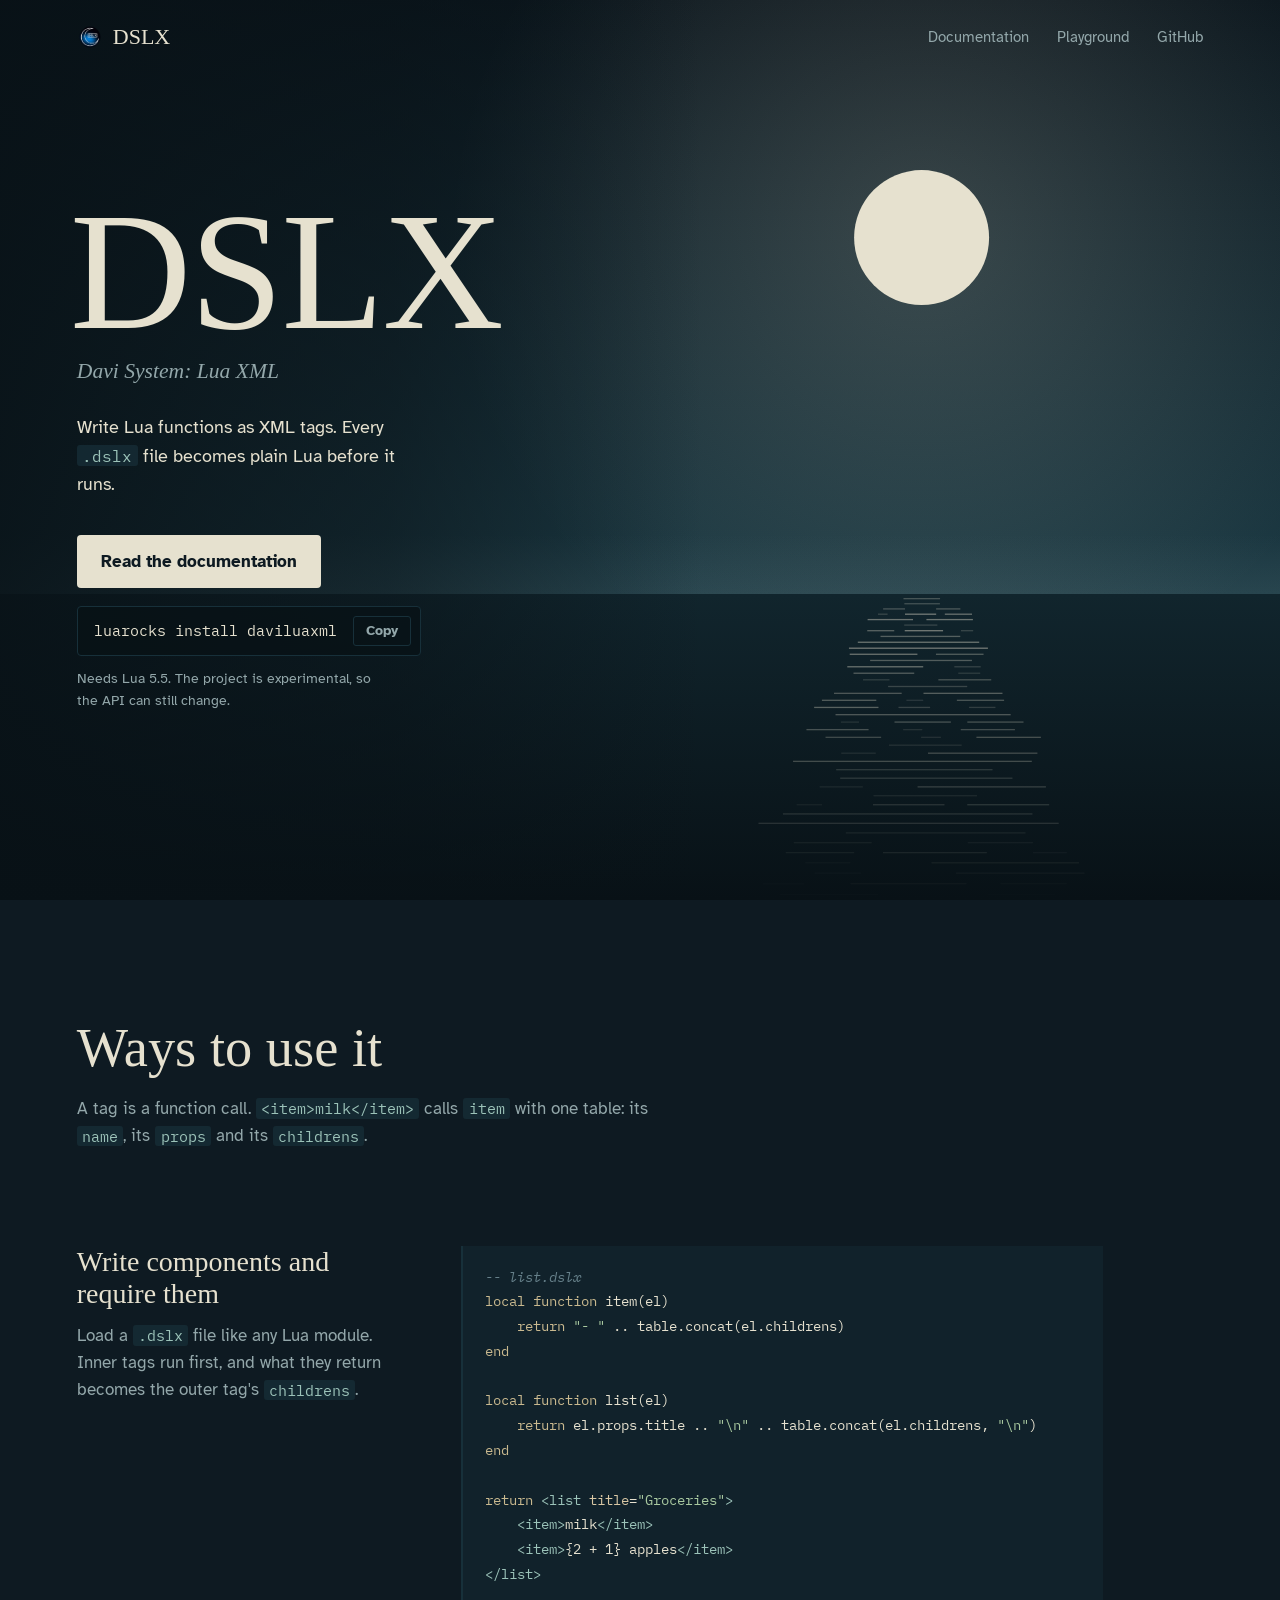
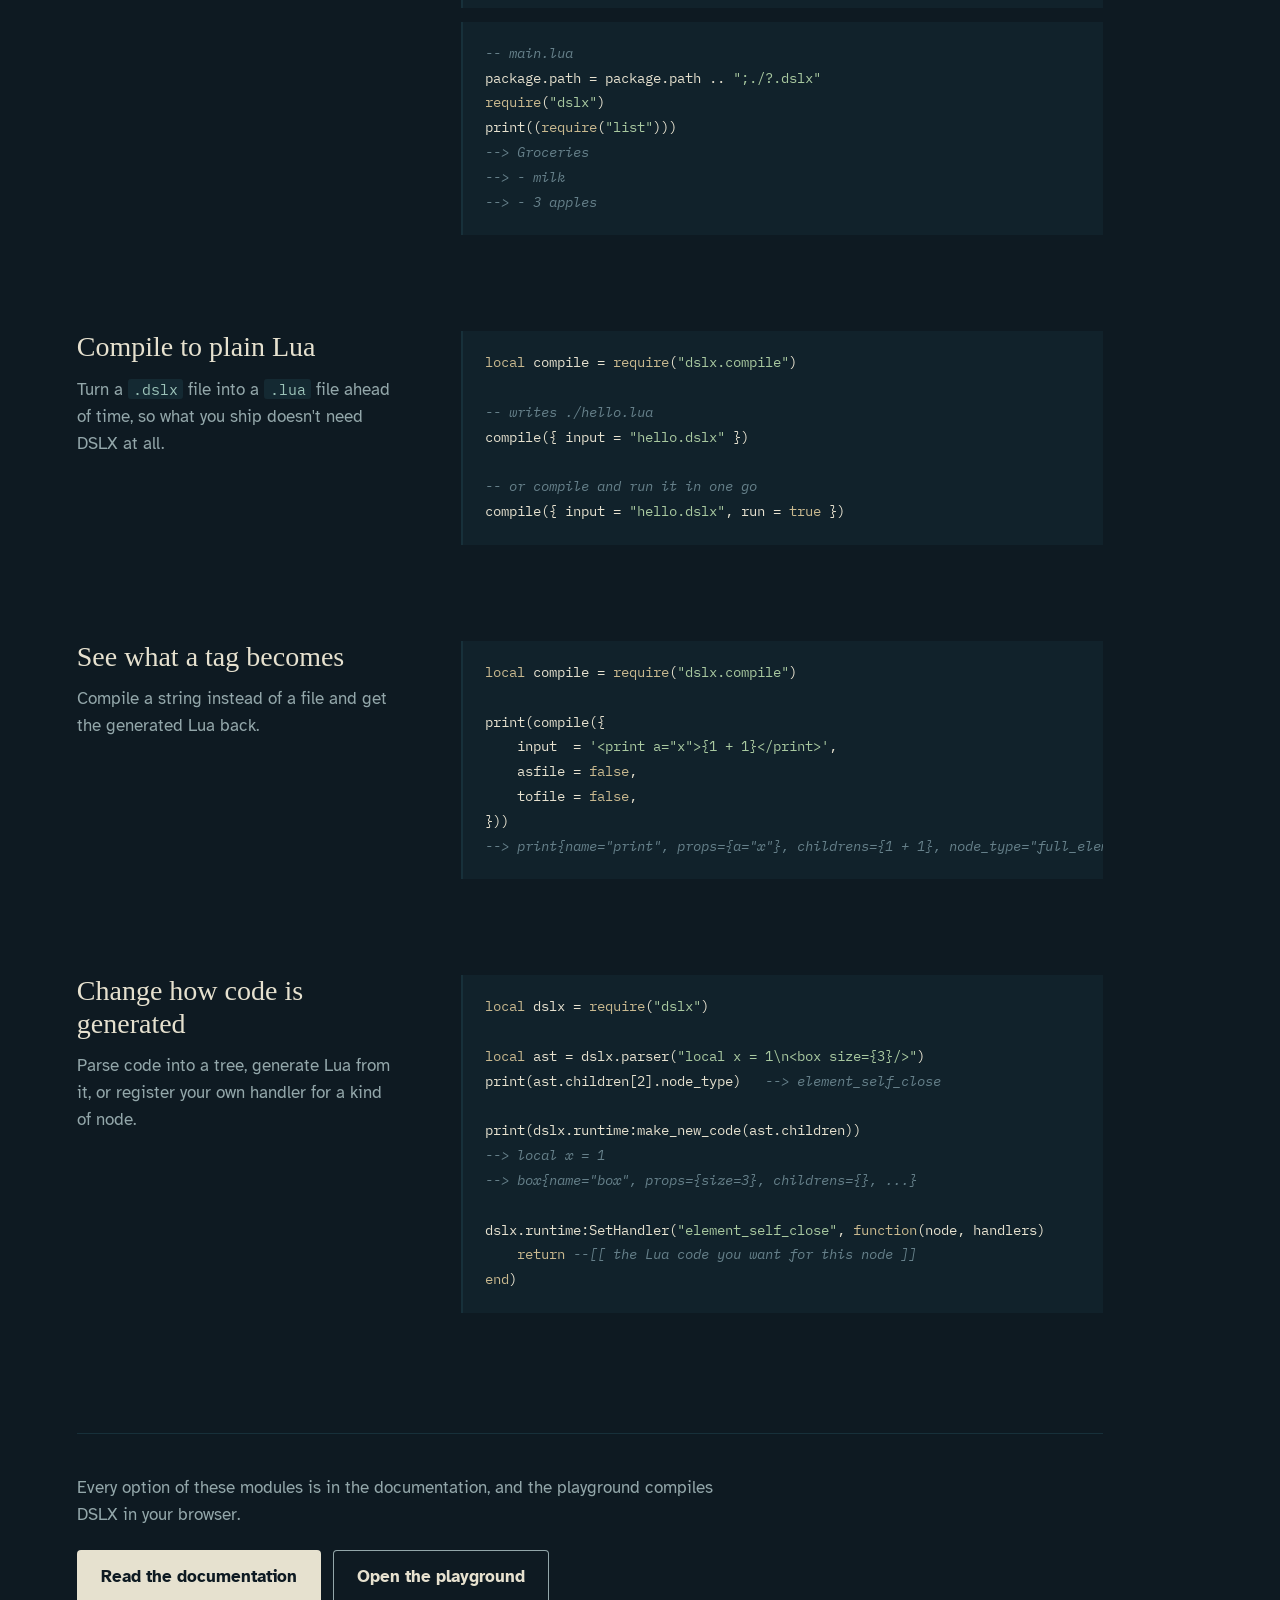
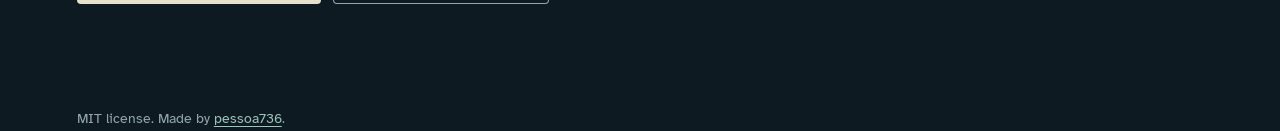
==== commit 430e3ef1: "docs(home): redesign: moon over the sea (Lua = moon), one motion, no numbering - background: moon ov" ====
--- a/docs/index.html
+++ b/docs/index.html
@@ -3,63 +3,56 @@
 <head>
 <meta charset="UTF-8"/>
 <meta name="viewport" content="width=device-width, initial-scale=1.0"/>
-<title>DSLX — Davi System: Lua XML</title>
-<meta name="description" content="DSLX: a JSX-like syntax for Lua. Write XML tags that become Lua function calls."/>
+<title>DSLX: XML tags for Lua</title>
+<meta name="description" content="DSLX lets you call Lua functions as XML tags. Files compile to plain Lua before they run."/>
 <link rel="icon" type="image/png" href="assets/DSLX_icon.png"/>
+<link rel="preconnect" href="https://fonts.googleapis.com"/>
+<link rel="preconnect" href="https://fonts.gstatic.com" crossorigin/>
+<link rel="stylesheet" href="https://fonts.googleapis.com/css2?family=IM+Fell+English:ital@0;1&family=Atkinson+Hyperlegible:wght@400;700&family=IBM+Plex+Mono:wght@400;500&display=swap"/>
 <link rel="stylesheet" href="assets/home.css"/>
 </head>
 <body>
 
-<!-- ── hero: animated melancholic landscape behind the title ── -->
+<!-- Hero. "Lua" is Portuguese for moon: the background is a moon over still water,
+     its reflection broken into lines. That reflection is the page's only motion. -->
 <header class="hero">
-  <canvas id="sky" aria-hidden="true"></canvas>
-
-  <nav class="home-nav">
-    <a class="home-brand" href="index.html"><img src="assets/DSLX_icon.png" alt=""/>DSLX</a>
-    <div class="home-links">
-      <a href="overview.html">Docs</a>
+  <canvas id="sea" aria-hidden="true"></canvas>
+
+  <nav class="topbar" aria-label="Main">
+    <a class="brand" href="index.html"><img src="assets/DSLX_icon.png" alt=""/>DSLX</a>
+    <div class="topbar-links">
+      <a href="overview.html">Documentation</a>
       <a href="playground.html">Playground</a>
-      <a href="https://github.com/pessoa736/DLuaXML">GitHub ↗</a>
+      <a href="https://github.com/pessoa736/DLuaXML">GitHub</a>
     </div>
   </nav>
 
-  <div class="hero-content">
-    <img class="hero-logo" src="assets/DSLX_icon.png" alt="DSLX logo"/>
+  <div class="hero-text">
     <h1>DSLX</h1>
-    <p class="hero-sub">Davi System: Lua XML</p>
-    <p class="hero-tagline">XML tags that quietly become Lua function calls.</p>
-
-    <a class="btn-docs" href="overview.html">Read the documentation →</a>
+    <p class="expansion">Davi System: Lua XML</p>
+    <p class="lede">Write Lua functions as XML tags. Every <code>.dslx</code> file becomes plain Lua before it runs.</p>
+
+    <a class="button" href="overview.html">Read the documentation</a>
 
     <div class="install">
-      <span class="install-prompt">$</span>
       <code id="installCmd">luarocks install daviluaxml</code>
-      <button class="copy" id="copyBtn" type="button" aria-label="Copy install command">copy</button>
-    </div>
-    <p class="install-note">Requires Lua 5.5 · LPeg is installed automatically · experimental</p>
+      <button class="copy" id="copyBtn" type="button">Copy</button>
+    </div>
+    <p class="install-note">Needs Lua 5.5. The project is experimental, so the API can still change.</p>
   </div>
-
-  <a class="scroll-hint" href="#uses" aria-label="See ways to use DSLX">ways to use ↓</a>
 </header>
 
-<!-- ── ways to use ── -->
-<main id="uses" class="uses">
-  <h2>Ways to use</h2>
-  <p class="uses-intro">
-    In a <code>.dslx</code> file, any Lua function can be called as a tag. The tag becomes a call
-    that receives one table: <code>{ name, props, childrens }</code>. Everything compiles to plain Lua
-    before it runs.
-  </p>
-
-  <section class="use">
-    <div class="use-text">
-      <span class="use-num">01</span>
-      <h3>Components with <code>require</code></h3>
-      <p>
-        Write components in a <code>.dslx</code> file and load it like any Lua module.
-        <code>require("dslx")</code> installs a searcher for <code>.dslx</code> files.
-        Nested tags run first, and what they return becomes the parent's <code>childrens</code>.
-      </p>
+<!-- Ways to use. Four independent entry points, so no numbering. -->
+<main class="uses" id="uses">
+  <div class="uses-head">
+    <h2>Ways to use it</h2>
+    <p>A tag is a function call. <code>&lt;item&gt;milk&lt;/item&gt;</code> calls <code>item</code> with one table: its <code>name</code>, its <code>props</code> and its <code>childrens</code>.</p>
+  </div>
+
+  <section class="use">
+    <div class="use-text">
+      <h3>Write components and require them</h3>
+      <p>Load a <code>.dslx</code> file like any Lua module. Inner tags run first, and what they return becomes the outer tag's <code>childrens</code>.</p>
     </div>
     <div class="use-code">
 <pre><code><span class="c">-- list.dslx</span>
@@ -87,12 +80,8 @@
 
   <section class="use">
     <div class="use-text">
-      <span class="use-num">02</span>
-      <h3>Compile ahead of time</h3>
-      <p>
-        Turn a <code>.dslx</code> file into a plain <code>.lua</code> file, so the code that ships
-        doesn't need DSLX at runtime.
-      </p>
+      <h3>Compile to plain Lua</h3>
+      <p>Turn a <code>.dslx</code> file into a <code>.lua</code> file ahead of time, so what you ship doesn't need DSLX at all.</p>
     </div>
     <div class="use-code">
 <pre><code><span class="k">local</span> compile = <span class="k">require</span>(<span class="s">"dslx.compile"</span>)
@@ -100,199 +89,192 @@
 <span class="c">-- writes ./hello.lua</span>
 compile({ input = <span class="s">"hello.dslx"</span> })
 
-<span class="c">-- or compile and run it right away</span>
+<span class="c">-- or compile and run it in one go</span>
 compile({ input = <span class="s">"hello.dslx"</span>, run = <span class="k">true</span> })</code></pre>
     </div>
   </section>
 
   <section class="use">
     <div class="use-text">
-      <span class="use-num">03</span>
-      <h3>Compile a string</h3>
-      <p>
-        Pass code instead of a file name and get the generated Lua back, to see exactly
-        what a tag turns into.
-      </p>
+      <h3>See what a tag becomes</h3>
+      <p>Compile a string instead of a file and get the generated Lua back.</p>
     </div>
     <div class="use-code">
 <pre><code><span class="k">local</span> compile = <span class="k">require</span>(<span class="s">"dslx.compile"</span>)
 
-<span class="k">local</span> code = compile({
+print(compile({
     input  = <span class="s">'&lt;print a="x"&gt;{1 + 1}&lt;/print&gt;'</span>,
     asfile = <span class="k">false</span>,
     tofile = <span class="k">false</span>,
-})
-print(code)
+}))
 <span class="c">--&gt; print{name="print", props={a="x"}, childrens={1 + 1}, node_type="full_element"}</span></code></pre>
     </div>
   </section>
 
   <section class="use">
     <div class="use-text">
-      <span class="use-num">04</span>
-      <h3>Parser and runtime</h3>
-      <p>
-        Go one level down: parse code into an AST, generate Lua from it, or register your own
-        handler for a node type to change what gets generated.
-      </p>
+      <h3>Change how code is generated</h3>
+      <p>Parse code into a tree, generate Lua from it, or register your own handler for a kind of node.</p>
     </div>
     <div class="use-code">
 <pre><code><span class="k">local</span> dslx = <span class="k">require</span>(<span class="s">"dslx"</span>)
 
 <span class="k">local</span> ast = dslx.parser(<span class="s">"local x = 1\n&lt;box size={3}/&gt;"</span>)
-print(ast.node_type)                 <span class="c">--&gt; file</span>
-print(ast.children[2].node_type)     <span class="c">--&gt; element_self_close</span>
+print(ast.children[2].node_type)   <span class="c">--&gt; element_self_close</span>
 
 print(dslx.runtime:make_new_code(ast.children))
 <span class="c">--&gt; local x = 1</span>
 <span class="c">--&gt; box{name="box", props={size=3}, childrens={}, ...}</span>
 
 dslx.runtime:SetHandler(<span class="s">"element_self_close"</span>, <span class="k">function</span>(node, handlers)
-    <span class="k">return</span> <span class="c">--[[ your own Lua code for this node ]]</span>
+    <span class="k">return</span> <span class="c">--[[ the Lua code you want for this node ]]</span>
 <span class="k">end</span>)</code></pre>
     </div>
   </section>
 
-  <div class="uses-end">
-    <a class="btn-docs" href="overview.html">Full documentation →</a>
-    <a class="btn-ghost" href="playground.html">Try it in the playground</a>
+  <div class="uses-foot">
+    <p>Every option of these modules is in the documentation, and the playground compiles DSLX in your browser.</p>
+    <div class="uses-foot-links">
+      <a class="button" href="overview.html">Read the documentation</a>
+      <a class="button button-quiet" href="playground.html">Open the playground</a>
+    </div>
   </div>
 </main>
 
-<footer class="home-footer">
-  MIT · made by <a href="https://github.com/pessoa736">pessoa736</a>
+<footer class="footer">
+  <p>MIT license. Made by <a href="https://github.com/pessoa736">pessoa736</a>.</p>
 </footer>
 
 <script>
-/* ───────────────────────────────────────────────────────────────
-   Background: a dusk landscape in muted blues and violets.
-   Layers, back to front: sky gradient → stars → hazy moon →
-   three ridges of hills → drifting fog → slow, thin rain.
-   Hills use a seeded random so they look the same on every visit.
-   With prefers-reduced-motion, a single still frame is drawn.
-   ─────────────────────────────────────────────────────────────── */
+/* The sea. Drawn once per frame, back to front:
+   night sky → moon and its glow → horizon haze → dark water → the reflection.
+   Only the reflection moves: each line slowly changes its width, like light on a calm swell.
+   With prefers-reduced-motion it is drawn once and stays still. */
 (() => {
-  const canvas = document.getElementById("sky");
+  const canvas = document.getElementById("sea");
   const ctx = canvas.getContext("2d");
-  const still = window.matchMedia("(prefers-reduced-motion: reduce)").matches;
-
-  // small deterministic PRNG (mulberry32)
-  const rng = (seed) => () => {
-    seed |= 0; seed = seed + 0x6D2B79F5 | 0;
-    let t = Math.imul(seed ^ seed >>> 15, 1 | seed);
-    t = t + Math.imul(t ^ t >>> 7, 61 | t) ^ t;
-    return ((t ^ t >>> 14) >>> 0) / 4294967296;
-  };
-
-  let W, H, stars, ridges, drops;
-
-  function build() {
-    const dpr = Math.min(window.devicePixelRatio || 1, 2);
+  const still = matchMedia("(prefers-reduced-motion: reduce)").matches;
+
+  const SKY_TOP = "#0b161d", SKY_LOW = "#1c3a44";
+  const WATER_TOP = "#11252d", WATER_LOW = "#081116";
+  const MOON = "#e6e1cf";
+
+  let W, H, horizon, moon, lines, narrow;
+
+  function layout() {
+    const dpr = Math.min(devicePixelRatio || 1, 2);
     W = canvas.clientWidth; H = canvas.clientHeight;
     canvas.width = W * dpr; canvas.height = H * dpr;
     ctx.setTransform(dpr, 0, 0, dpr, 0, 0);
 
-    const r = rng(736);
-    stars = Array.from({ length: Math.round(W * H / 9000) }, () => ({
-      x: r() * W, y: r() * H * 0.6, s: r() * 1.2 + 0.2, p: r() * Math.PI * 2,
-    }));
-
-    // each ridge: base height (fraction of H), roughness, colour
-    const specs = [
-      { base: 0.62, amp: 0.10, col: "#2b2a45" },
-      { base: 0.72, amp: 0.08, col: "#1e1f36" },
-      { base: 0.82, amp: 0.06, col: "#141527" },
-    ];
-    ridges = specs.map((s, i) => {
-      const rr = rng(100 + i), pts = [], step = 24;
-      let y = 0;
-      for (let x = -step; x <= W + step; x += step) {
-        y += (rr() - 0.5) * 0.35;           // random walk...
-        y *= 0.85;                          // ...pulled back toward 0
-        pts.push([x, H * (s.base + y * s.amp)]);
+    // the horizon sits below the text on wide screens, and high up on phones,
+    // where the text has to go under it; there the reflection is dimmed
+    narrow = W < 760;
+    horizon = H * (narrow ? 0.30 : 0.66);
+    moon = {
+      x: W * (narrow ? 0.80 : 0.72),
+      y: horizon * (narrow ? 0.45 : 0.40),
+      r: Math.min(W, H) * (narrow ? 0.065 : 0.075),
+    };
+
+    // one reflection line every few pixels below the horizon; each has its own phase
+    lines = [];
+    for (let y = horizon + 4; y < H; y += 5 + (y - horizon) * 0.02) {
+      lines.push({
+        y,
+        phase: Math.random() * Math.PI * 2,
+        speed: 0.3 + Math.random() * 0.5,
+        cuts: 1 + Math.floor(Math.random() * 3),   // how many pieces the line breaks into
+      });
+    }
+  }
+
+  function frame(time) {
+    const t = time / 1000;
+
+    // sky
+    let g = ctx.createLinearGradient(0, 0, 0, horizon);
+    g.addColorStop(0, SKY_TOP);
+    g.addColorStop(1, SKY_LOW);
+    ctx.fillStyle = g;
+    ctx.fillRect(0, 0, W, horizon);
+
+    // moon glow, then the disk
+    g = ctx.createRadialGradient(moon.x, moon.y, moon.r, moon.x, moon.y, moon.r * 7);
+    g.addColorStop(0, "rgba(230,225,207,0.16)");
+    g.addColorStop(1, "rgba(230,225,207,0)");
+    ctx.fillStyle = g;
+    ctx.fillRect(0, 0, W, horizon);
+
+    ctx.fillStyle = MOON;
+    ctx.beginPath(); ctx.arc(moon.x, moon.y, moon.r, 0, Math.PI * 2); ctx.fill();
+
+    // a soft band of haze sitting on the horizon
+    g = ctx.createLinearGradient(0, horizon - 60, 0, horizon);
+    g.addColorStop(0, "rgba(147,167,170,0)");
+    g.addColorStop(1, "rgba(147,167,170,0.10)");
+    ctx.fillStyle = g;
+    ctx.fillRect(0, horizon - 60, W, 60);
+
+    // water
+    g = ctx.createLinearGradient(0, horizon, 0, H);
+    g.addColorStop(0, WATER_TOP);
+    g.addColorStop(1, WATER_LOW);
+    ctx.fillStyle = g;
+    ctx.fillRect(0, horizon, W, H - horizon);
+
+    // on wide screens, the left side (where the text is) falls into shadow,
+    // so the horizon fades out before it reaches the words
+    if (!narrow) {
+      g = ctx.createLinearGradient(0, 0, W * 0.55, 0);
+      g.addColorStop(0, "rgba(8,17,22,0.88)");
+      g.addColorStop(0.55, "rgba(8,17,22,0.55)");
+      g.addColorStop(1, "rgba(8,17,22,0)");
+      ctx.fillStyle = g;
+      ctx.fillRect(0, 0, W * 0.55, H);
+    }
+
+    // reflection: horizontal lines under the moon, broken into pieces,
+    // widening and fading with depth. Each piece grows and shrinks on its own swell.
+    const reach = narrow ? 0.45 : 1;          // on phones it fades out sooner
+    const strength = narrow ? 0.30 : 0.55;
+    ctx.fillStyle = MOON;
+    for (const l of lines) {
+      const depth = (l.y - horizon) / (H - horizon);       // 0 at the horizon, 1 at the bottom
+      const fade = Math.max(0, 1 - depth / reach);
+      if (fade === 0) continue;
+      const half = moon.r * (0.7 + depth * 2.2);
+      const drift = Math.sin(l.phase * 3 + t * 0.25) * moon.r * 0.3 * depth;
+      const piece = (half * 2) / l.cuts;
+      for (let k = 0; k < l.cuts; k++) {
+        const swell = Math.sin(l.phase + k * 2.1 + t * l.speed) * 0.5 + 0.5;
+        const len = piece * (0.25 + swell * 0.7);
+        const x = moon.x - half + drift + k * piece + (piece - len) / 2;
+        ctx.globalAlpha = fade * strength * (0.35 + swell * 0.65);
+        ctx.fillRect(x, l.y, len, 1.3);
       }
-      return { pts, col: s.col, base: s.base };
-    });
-
-    const rd = rng(9);
-    drops = Array.from({ length: Math.round(W / 9) }, () => ({
-      x: rd() * W, y: rd() * H, l: rd() * 14 + 8, v: rd() * 1.5 + 2.5,
-    }));
-  }
-
-  function draw(t) {
-    // sky: deep night at the top, faded rose at the horizon
-    const g = ctx.createLinearGradient(0, 0, 0, H);
-    g.addColorStop(0, "#0b0e1c");
-    g.addColorStop(0.45, "#232241");
-    g.addColorStop(0.75, "#4a3b58");
-    g.addColorStop(1, "#5c4660");
-    ctx.fillStyle = g; ctx.fillRect(0, 0, W, H);
-
-    // stars, slowly breathing
-    ctx.fillStyle = "#d9dcf0";
-    for (const s of stars) {
-      ctx.globalAlpha = 0.35 + 0.35 * Math.sin(s.p + t * 0.0006);
-      ctx.fillRect(s.x, s.y, s.s, s.s);
     }
     ctx.globalAlpha = 1;
 
-    // moon with a wide, cold halo (moved up and right on narrow screens so it doesn't touch the logo)
-    const narrow = W < 700;
-    const mx = W * (narrow ? 0.82 : 0.74), my = H * (narrow ? 0.14 : 0.26);
-    const mr = Math.min(W, H) * (narrow ? 0.05 : 0.06);
-    const halo = ctx.createRadialGradient(mx, my, mr * 0.5, mx, my, mr * 6);
-    halo.addColorStop(0, "rgba(200,205,235,0.22)");
-    halo.addColorStop(1, "rgba(200,205,235,0)");
-    ctx.fillStyle = halo; ctx.fillRect(0, 0, W, H);
-    const disk = ctx.createRadialGradient(mx - mr * 0.3, my - mr * 0.3, mr * 0.1, mx, my, mr);
-    disk.addColorStop(0, "#e3e4f1");
-    disk.addColorStop(1, "#b9bbd3");
-    ctx.fillStyle = disk;
-    ctx.beginPath(); ctx.arc(mx, my, mr, 0, Math.PI * 2); ctx.fill();
-
-    // hills, each ridge followed by a band of fog that drifts up and down
-    ridges.forEach((rg, i) => {
-      ctx.fillStyle = rg.col;
-      ctx.beginPath(); ctx.moveTo(0, H);
-      for (const [x, y] of rg.pts) ctx.lineTo(x, y);
-      ctx.lineTo(W, H); ctx.closePath(); ctx.fill();
-
-      const fy = H * rg.base + Math.sin(t * 0.0002 + i) * 6;
-      const fog = ctx.createLinearGradient(0, fy - 50, 0, fy + 50);
-      fog.addColorStop(0, "rgba(120,115,150,0)");
-      fog.addColorStop(0.5, "rgba(120,115,150,0.12)");
-      fog.addColorStop(1, "rgba(120,115,150,0)");
-      ctx.fillStyle = fog; ctx.fillRect(0, fy - 50, W, 100);
-    });
-
-    // thin rain, slightly slanted
-    ctx.strokeStyle = "rgba(180,185,215,0.16)";
-    ctx.lineWidth = 1;
-    ctx.beginPath();
-    for (const d of drops) {
-      ctx.moveTo(d.x, d.y); ctx.lineTo(d.x - d.l * 0.2, d.y + d.l);
-      if (!still) {
-        d.y += d.v; d.x -= d.v * 0.2;
-        if (d.y > H) { d.y = -d.l; d.x = Math.random() * (W + 40); }
-      }
-    }
-    ctx.stroke();
-
-    if (!still) requestAnimationFrame(draw);
+    if (!still) requestAnimationFrame(frame);
   }
 
-  build();
-  window.addEventListener("resize", () => { build(); if (still) draw(0); });
-  still ? draw(0) : requestAnimationFrame(draw);
+  layout();
+  addEventListener("resize", () => { layout(); if (still) frame(0); });
+  still ? frame(0) : requestAnimationFrame(frame);
 })();
 
-// copy the install command
-document.getElementById("copyBtn").addEventListener("click", async (e) => {
-  const cmd = document.getElementById("installCmd").textContent;
-  try { await navigator.clipboard.writeText(cmd); e.target.textContent = "copied"; }
-  catch { e.target.textContent = "select & copy"; }
-  setTimeout(() => (e.target.textContent = "copy"), 1600);
+// Copy the install command; the button says what happened.
+document.getElementById("copyBtn").addEventListener("click", async (event) => {
+  const button = event.currentTarget;
+  const command = document.getElementById("installCmd").textContent;
+  try {
+    await navigator.clipboard.writeText(command);
+    button.textContent = "Copied";
+  } catch {
+    button.textContent = "Select it to copy";
+  }
+  setTimeout(() => (button.textContent = "Copy"), 1800);
 });
 </script>
 </body>
--- a/docs/assets/home.css
+++ b/docs/assets/home.css
@@ -1,201 +1,211 @@
-/* ── home page (index.html) ─────────────────────────────────────────────────
-   Palette: dusk blues and faded violets, to match the canvas background.
-   The docs pages keep using style.css. */
+/* Home page only (index.html). The documentation pages keep using style.css.
+
+   Palette: a moon over the sea at night.
+     abyss  #0e1a22  page background, deep water
+     tide   #17303a  borders, code background tint
+     moon   #e6e1cf  text and the main button
+     mist   #93a7aa  secondary text
+     glass  #9cc3b9  sea glass: links and tag names in code
+
+   Type: IM Fell English for display (an old book face, a little worn),
+         Atkinson Hyperlegible for reading, IBM Plex Mono only for code. */
+
 :root {
-    --ink:      #0f1020;
-    --ink2:     #16172b;
-    --line:     #2c2b48;
-    --text:     #e4e3ef;
-    --muted:    #a3a1bd;
-    --accent:   #b9a7d9;   /* pale lavender */
-    --accent-h: #d4c7ec;
-    --code:     #121326;
-    --mono:     'Cascadia Code', 'Fira Code', 'Consolas', monospace;
-    --serif:    'Iowan Old Style', 'Palatino Linotype', Palatino, Georgia, serif;
+    --abyss: #0e1a22;
+    --tide:  #17303a;
+    --moon:  #e6e1cf;
+    --mist:  #93a7aa;
+    --glass: #9cc3b9;
+
+    --display: "IM Fell English", "Iowan Old Style", Georgia, serif;
+    --text:    "Atkinson Hyperlegible", "Segoe UI", system-ui, sans-serif;
+    --mono:    "IBM Plex Mono", "Cascadia Code", Consolas, monospace;
+
+    --gutter: clamp(20px, 6vw, 88px);
 }
 
 *, *::before, *::after { box-sizing: border-box; margin: 0; padding: 0; }
 html { scroll-behavior: smooth; }
+@media (prefers-reduced-motion: reduce) { html { scroll-behavior: auto; } }
+
 body {
-    background: var(--ink);
-    color: var(--text);
-    font-family: -apple-system, BlinkMacSystemFont, 'Segoe UI', system-ui, sans-serif;
-    line-height: 1.7;
-}
-a { color: var(--accent); text-decoration: none; }
-a:hover { color: var(--accent-h); }
-code { font-family: var(--mono); }
-
-/* ── hero ── */
+    background: var(--abyss);
+    color: var(--moon);
+    font: 17px/1.6 var(--text);
+    -webkit-font-smoothing: antialiased;
+}
+
+a { color: var(--glass); text-underline-offset: 3px; }
+a:hover { color: var(--moon); }
+:focus-visible { outline: 2px solid var(--glass); outline-offset: 3px; border-radius: 2px; }
+
+code { font-family: var(--mono); font-size: .88em; }
+p code, h3 code {
+    color: var(--glass);
+    background: rgba(23, 48, 58, .7);
+    padding: .05em .35em;
+    border-radius: 3px;
+}
+
+/* ── hero ───────────────────────────────────────────────── */
+
 .hero {
     position: relative;
     min-height: 100vh;
-    display: flex; flex-direction: column;
-    overflow: hidden;
-}
-#sky { position: absolute; inset: 0; width: 100%; height: 100%; z-index: 0; }
-
-.home-nav {
-    position: relative; z-index: 2;
-    display: flex; align-items: center; justify-content: space-between;
-    padding: 22px 36px;
-}
-.home-brand {
+    min-height: 100svh;
+    display: flex;
+    flex-direction: column;
+    isolation: isolate;
+}
+#sea { position: absolute; inset: 0; width: 100%; height: 100%; z-index: -1; }
+
+.topbar {
+    display: flex;
+    align-items: center;
+    justify-content: space-between;
+    gap: 24px;
+    padding: 24px var(--gutter);
+}
+.brand {
     display: flex; align-items: center; gap: 10px;
-    color: var(--text); font-weight: 600; letter-spacing: .04em;
-}
-.home-brand img { width: 26px; height: 26px; border-radius: 6px; }
-.home-links { display: flex; gap: 22px; font-size: 14px; }
-.home-links a { color: var(--muted); }
-.home-links a:hover { color: var(--text); }
-
-.hero-content {
-    position: relative; z-index: 2;
-    flex: 1;
-    display: flex; flex-direction: column; align-items: center; justify-content: center;
-    text-align: center;
-    padding: 40px 24px 120px;
-}
-.hero-logo {
-    width: 88px; height: 88px; border-radius: 18px;
-    box-shadow: 0 0 60px rgba(185, 167, 217, .25);
-    margin-bottom: 22px;
-}
+    color: var(--moon);
+    font: 22px/1 var(--display);
+    text-decoration: none;
+}
+.brand img { width: 26px; height: 26px; border-radius: 5px; }
+.topbar-links { display: flex; gap: 28px; font-size: 15px; }
+.topbar-links a { color: var(--mist); text-decoration: none; }
+.topbar-links a:hover { color: var(--moon); }
+
+.hero-text {
+    max-width: 34rem;
+    margin-top: clamp(40px, 14vh, 150px);
+    padding: 0 var(--gutter) 96px;
+}
+
+/* The name is the headline: large, worn, quiet. */
 .hero h1 {
-    font-family: var(--serif);
-    font-weight: 400;
-    font-size: clamp(3.2rem, 9vw, 6rem);
-    letter-spacing: .18em;
-    line-height: 1;
-    text-shadow: 0 4px 40px rgba(10, 10, 30, .6);
-    margin-right: -.18em;              /* balance the trailing letter-spacing */
-}
-.hero-sub {
-    margin-top: 10px;
-    font-family: var(--serif); font-style: italic;
-    color: var(--muted); letter-spacing: .06em;
-}
-.hero-tagline {
-    margin-top: 22px; max-width: 34ch;
-    color: #cfcde2; font-size: 1.05rem;
-}
-
-/* ── buttons ── */
-.btn-docs, .btn-ghost {
+    font: 400 clamp(5rem, 15vw, 10.5rem)/.85 var(--display);
+    letter-spacing: -.01em;
+    margin-left: -.04em;          /* optical alignment of the D with the text below */
+}
+.expansion {
+    font: italic 1.35rem/1.3 var(--display);
+    color: var(--mist);
+    margin-top: 14px;
+}
+.lede {
+    margin-top: 28px;
+    font-size: 1.12rem;
+    max-width: 30ch;
+}
+
+.button {
     display: inline-block;
-    padding: 12px 26px;
-    border-radius: 999px;
-    font-size: 15px;
-    transition: background .2s, border-color .2s, color .2s, transform .2s;
-}
-.btn-docs {
-    margin-top: 34px;
-    background: rgba(185, 167, 217, .16);
-    border: 1px solid rgba(185, 167, 217, .55);
-    color: var(--text);
-    backdrop-filter: blur(4px);
-}
-.btn-docs:hover { background: rgba(185, 167, 217, .28); color: #fff; transform: translateY(-1px); }
-.btn-ghost { border: 1px solid var(--line); color: var(--muted); }
-.btn-ghost:hover { border-color: var(--accent); color: var(--text); }
-
-/* ── install command ── */
+    padding: 13px 24px;
+    border-radius: 4px;
+    background: var(--moon);
+    color: var(--abyss);
+    font-weight: 700;
+    text-decoration: none;
+    transition: background-color .15s;
+}
+.button:hover { background: #fffaf0; color: var(--abyss); }
+.button-quiet {
+    background: transparent;
+    color: var(--moon);
+    box-shadow: inset 0 0 0 1px var(--mist);
+}
+.button-quiet:hover { background: rgba(230, 225, 207, .08); color: var(--moon); }
+
+.hero-text .button { margin-top: 36px; }
+
 .install {
-    margin-top: 22px;
-    display: flex; align-items: center; gap: 12px;
-    padding: 10px 10px 10px 18px;
-    background: rgba(12, 12, 28, .62);
-    border: 1px solid rgba(160, 155, 200, .25);
-    border-radius: 10px;
-    backdrop-filter: blur(6px);
-    font-size: 15px;
-}
-.install-prompt { color: var(--muted); font-family: var(--mono); user-select: none; }
-.install code { color: #e9e6f7; }
+    margin-top: 18px;
+    display: flex;
+    width: fit-content;
+    align-items: center;
+    gap: 16px;
+    padding: 9px 9px 9px 16px;
+    border: 1px solid var(--tide);
+    border-radius: 4px;
+    background: rgba(8, 17, 22, .72);
+}
+.install code { font-size: 15px; color: var(--moon); }
 .copy {
-    font: 12px var(--mono);
-    color: var(--muted);
-    background: transparent;
-    border: 1px solid var(--line);
-    border-radius: 6px;
-    padding: 4px 10px;
+    font: 700 14px/1 var(--text);
+    color: var(--mist);
+    background: none;
+    border: 1px solid var(--tide);
+    border-radius: 3px;
+    padding: 7px 12px;
     cursor: pointer;
 }
-.copy:hover { color: var(--text); border-color: var(--accent); }
-.install-note { margin-top: 10px; font-size: 13px; color: var(--muted); }
-
-.scroll-hint {
-    position: absolute; z-index: 2; left: 50%; bottom: 26px;
-    transform: translateX(-50%);
-    font-size: 13px; letter-spacing: .12em; text-transform: lowercase;
-    color: var(--muted);
-}
-
-/* ── ways to use ── */
+.copy:hover { color: var(--moon); border-color: var(--mist); }
+.install-note { margin-top: 12px; font-size: 14px; color: var(--mist); max-width: 34ch; }
+
+/* ── ways to use ────────────────────────────────────────── */
+
 .uses {
-    max-width: 1100px;
-    margin: 0 auto;
-    padding: 110px 28px 60px;
-}
-.uses h2 {
-    font-family: var(--serif); font-weight: 400;
-    font-size: 2.4rem; letter-spacing: .04em;
-}
-.uses-intro { margin-top: 12px; max-width: 62ch; color: var(--muted); }
-.uses-intro code, .use-text code {
-    font-size: .9em; color: var(--accent-h);
-    background: var(--ink2); padding: 1px 6px; border-radius: 4px;
-}
+    max-width: 1180px;
+    padding: 120px var(--gutter) 40px;
+}
+.uses-head { max-width: 38rem; }
+.uses-head h2 {
+    font: 400 clamp(2.4rem, 5vw, 3.4rem)/1.05 var(--display);
+}
+.uses-head p { margin-top: 18px; color: var(--mist); }
 
 .use {
     display: grid;
-    grid-template-columns: minmax(0, 1fr) minmax(0, 1.5fr);
-    gap: 40px;
-    padding: 56px 0;
-    border-top: 1px solid var(--line);
-    margin-top: 56px;
-}
-.use + .use { margin-top: 0; }
-.use-num { font-family: var(--mono); font-size: 13px; color: var(--accent); letter-spacing: .1em; }
+    grid-template-columns: minmax(0, 20rem) minmax(0, 1fr);
+    gap: 24px 64px;
+    margin-top: 96px;
+}
 .use-text h3 {
-    margin: 6px 0 12px;
-    font-family: var(--serif); font-weight: 400; font-size: 1.5rem;
-}
-.use-text p { color: var(--muted); }
-
-.use-code { display: flex; flex-direction: column; gap: 14px; min-width: 0; }
+    font: 400 1.75rem/1.15 var(--display);
+}
+.use-text p { margin-top: 12px; color: var(--mist); }
+
+.use-code { display: grid; gap: 14px; min-width: 0; }
 .use-code pre {
-    background: var(--code);
-    border: 1px solid var(--line);
-    border-radius: 10px;
-    padding: 18px 20px;
+    margin: 0;
+    padding: 20px 22px;
     overflow-x: auto;
-    font-size: 13.5px;
-    line-height: 1.65;
-}
-/* minimal hand-made syntax colours */
-.use-code .k { color: #c3a6e8; }   /* keywords */
-.use-code .s { color: #a8c7b0; }   /* strings */
-.use-code .c { color: #6e6c8c; font-style: italic; }  /* comments */
-.use-code .t { color: #8fb3e0; }   /* tags */
-.use-code .a { color: #e0c193; }   /* attributes */
-
-.uses-end {
-    display: flex; flex-wrap: wrap; gap: 14px; align-items: center; justify-content: center;
+    background: rgba(23, 48, 58, .38);
+    border-left: 2px solid var(--tide);
+    font-size: 14px;
+    line-height: 1.7;
+}
+.use-code code { font-size: inherit; }
+.use-code .k { color: #c9b98f; }                      /* keywords: old brass */
+.use-code .s { color: #a9c9a0; }                      /* strings: kelp */
+.use-code .c { color: #66808a; font-style: italic; }  /* comments: fog */
+.use-code .t { color: var(--glass); }                 /* tags */
+.use-code .a { color: #d9c7a4; }                      /* attributes */
+
+.uses-foot {
+    margin-top: 120px;
     padding-top: 40px;
-    border-top: 1px solid var(--line);
-}
-.uses-end .btn-docs { margin-top: 0; }
-
-.home-footer {
-    text-align: center; padding: 40px 20px 50px;
-    font-size: 13px; color: var(--muted);
-}
-
-/* ── small screens ── */
+    border-top: 1px solid var(--tide);
+}
+.uses-foot p { color: var(--mist); max-width: 40rem; }
+.uses-foot-links { display: flex; flex-wrap: wrap; gap: 12px; margin-top: 22px; }
+
+.footer {
+    padding: 64px var(--gutter) 48px;
+    font-size: 14px;
+    color: var(--mist);
+}
+
+/* ── narrow screens ─────────────────────────────────────── */
+
 @media (max-width: 760px) {
-    .home-nav { padding: 18px 20px; }
-    .home-links { gap: 14px; }
-    .use { grid-template-columns: 1fr; gap: 20px; padding: 40px 0; }
-    .install { font-size: 13px; }
-}
+    .topbar { flex-wrap: wrap; row-gap: 10px; }
+    .topbar-links { gap: 18px; font-size: 14px; }
+    .hero-text { margin-top: calc(30svh - 40px); }
+    .use { grid-template-columns: 1fr; margin-top: 72px; }
+    .use-code pre { font-size: 13px; padding: 16px; }
+    .install { width: auto; justify-content: space-between; }
+    .install code { font-size: 13.5px; }
+}
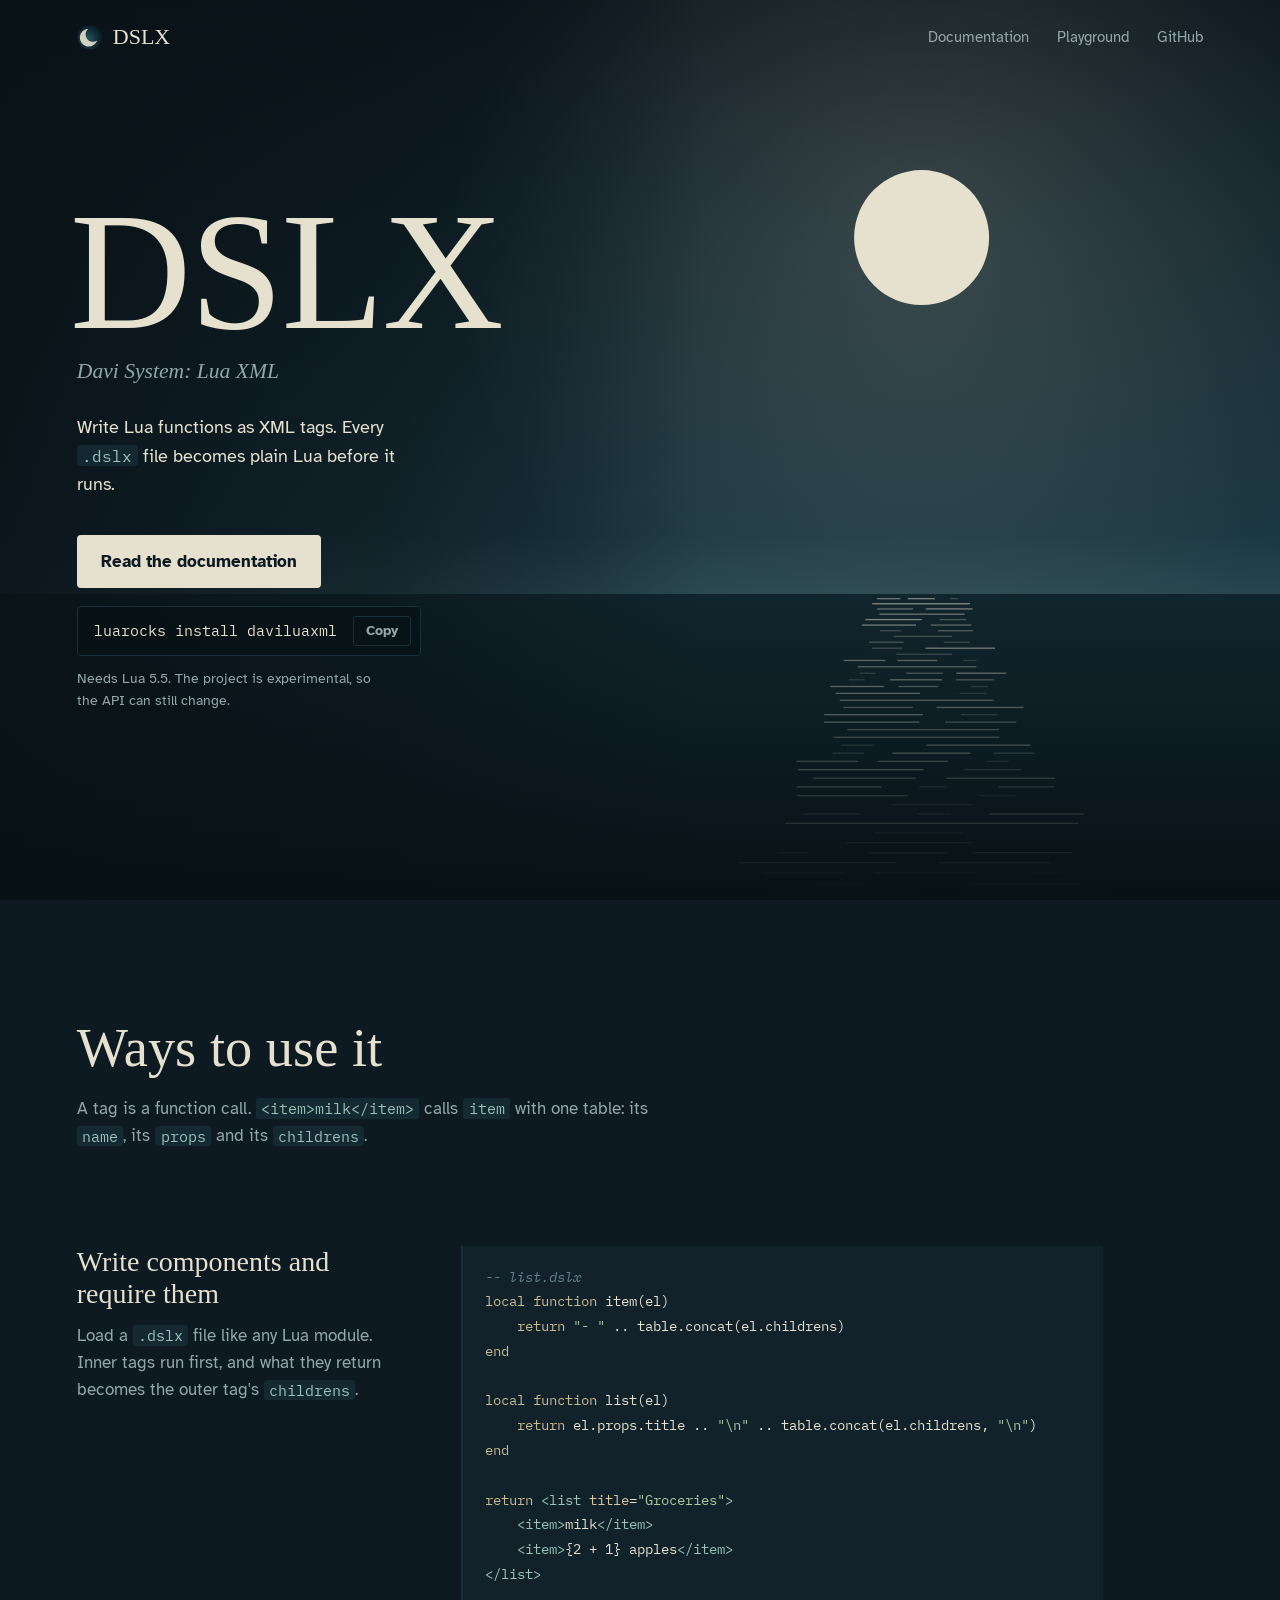
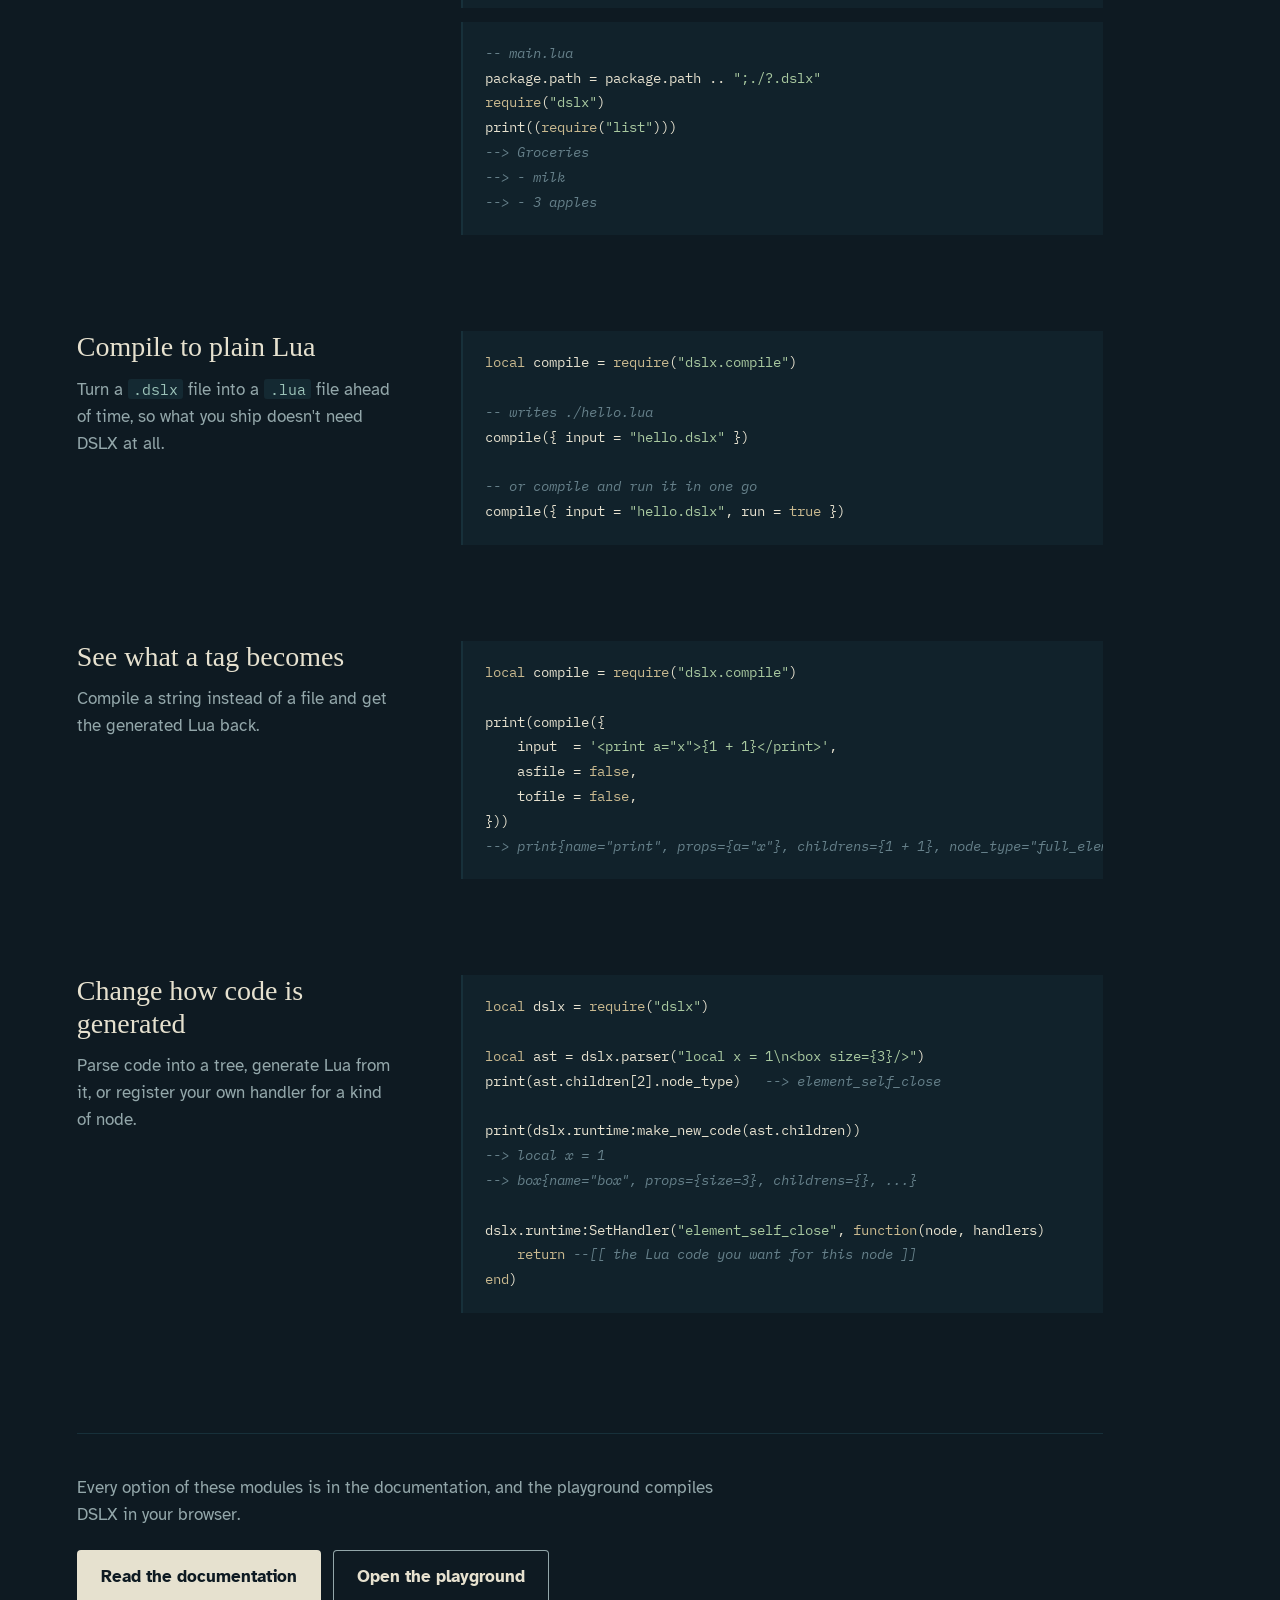
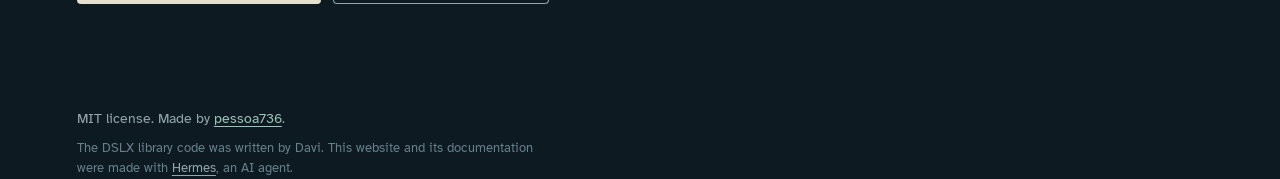
==== commit 5e614f04: "docs: redraw the logo in the site palette; authorship note - dslx-logo.svg: same idea as the origina" ====
--- a/docs/index.html
+++ b/docs/index.html
@@ -5,6 +5,7 @@
 <meta name="viewport" content="width=device-width, initial-scale=1.0"/>
 <title>DSLX: XML tags for Lua</title>
 <meta name="description" content="DSLX lets you call Lua functions as XML tags. Files compile to plain Lua before they run."/>
+<link rel="icon" type="image/svg+xml" href="assets/dslx-mark.svg"/>
 <link rel="icon" type="image/png" href="assets/DSLX_icon.png"/>
 <link rel="preconnect" href="https://fonts.googleapis.com"/>
 <link rel="preconnect" href="https://fonts.gstatic.com" crossorigin/>
@@ -19,7 +20,7 @@
   <canvas id="sea" aria-hidden="true"></canvas>
 
   <nav class="topbar" aria-label="Main">
-    <a class="brand" href="index.html"><img src="assets/DSLX_icon.png" alt=""/>DSLX</a>
+    <a class="brand" href="index.html"><img src="assets/dslx-mark.svg" alt=""/>DSLX</a>
     <div class="topbar-links">
       <a href="overview.html">Documentation</a>
       <a href="playground.html">Playground</a>
@@ -143,6 +144,7 @@
 
 <footer class="footer">
   <p>MIT license. Made by <a href="https://github.com/pessoa736">pessoa736</a>.</p>
+  <p class="credit">The DSLX library code was written by Davi. This website and its documentation were made with <a href="https://hermes-agent.nousresearch.com">Hermes</a>, an AI agent.</p>
 </footer>
 
 <script>
--- a/docs/assets/home.css
+++ b/docs/assets/home.css
@@ -197,6 +197,9 @@
     font-size: 14px;
     color: var(--mist);
 }
+/* authorship note: deliberately small and out of the way */
+.footer .credit { margin-top: 8px; font-size: 12.5px; color: #66808a; max-width: 60ch; }
+.footer .credit a { color: var(--mist); }
 
 /* ── narrow screens ─────────────────────────────────────── */
 
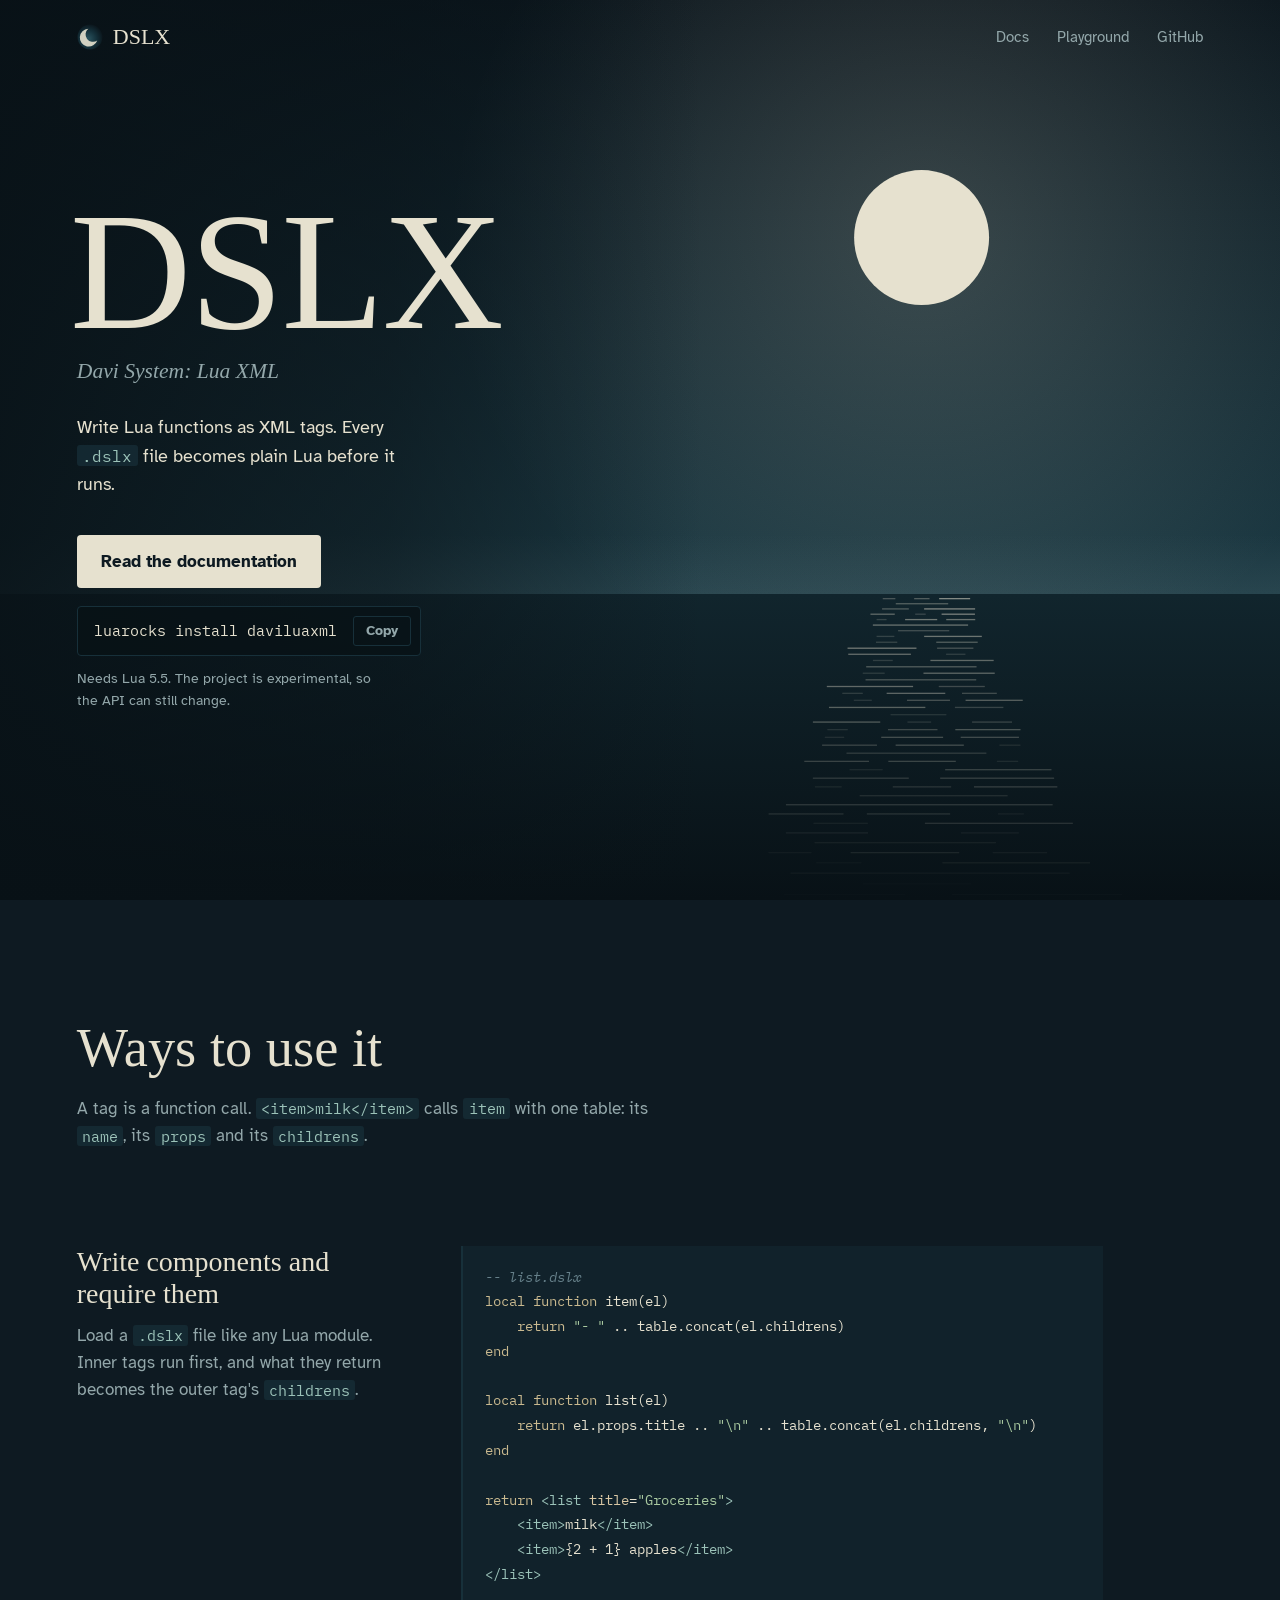
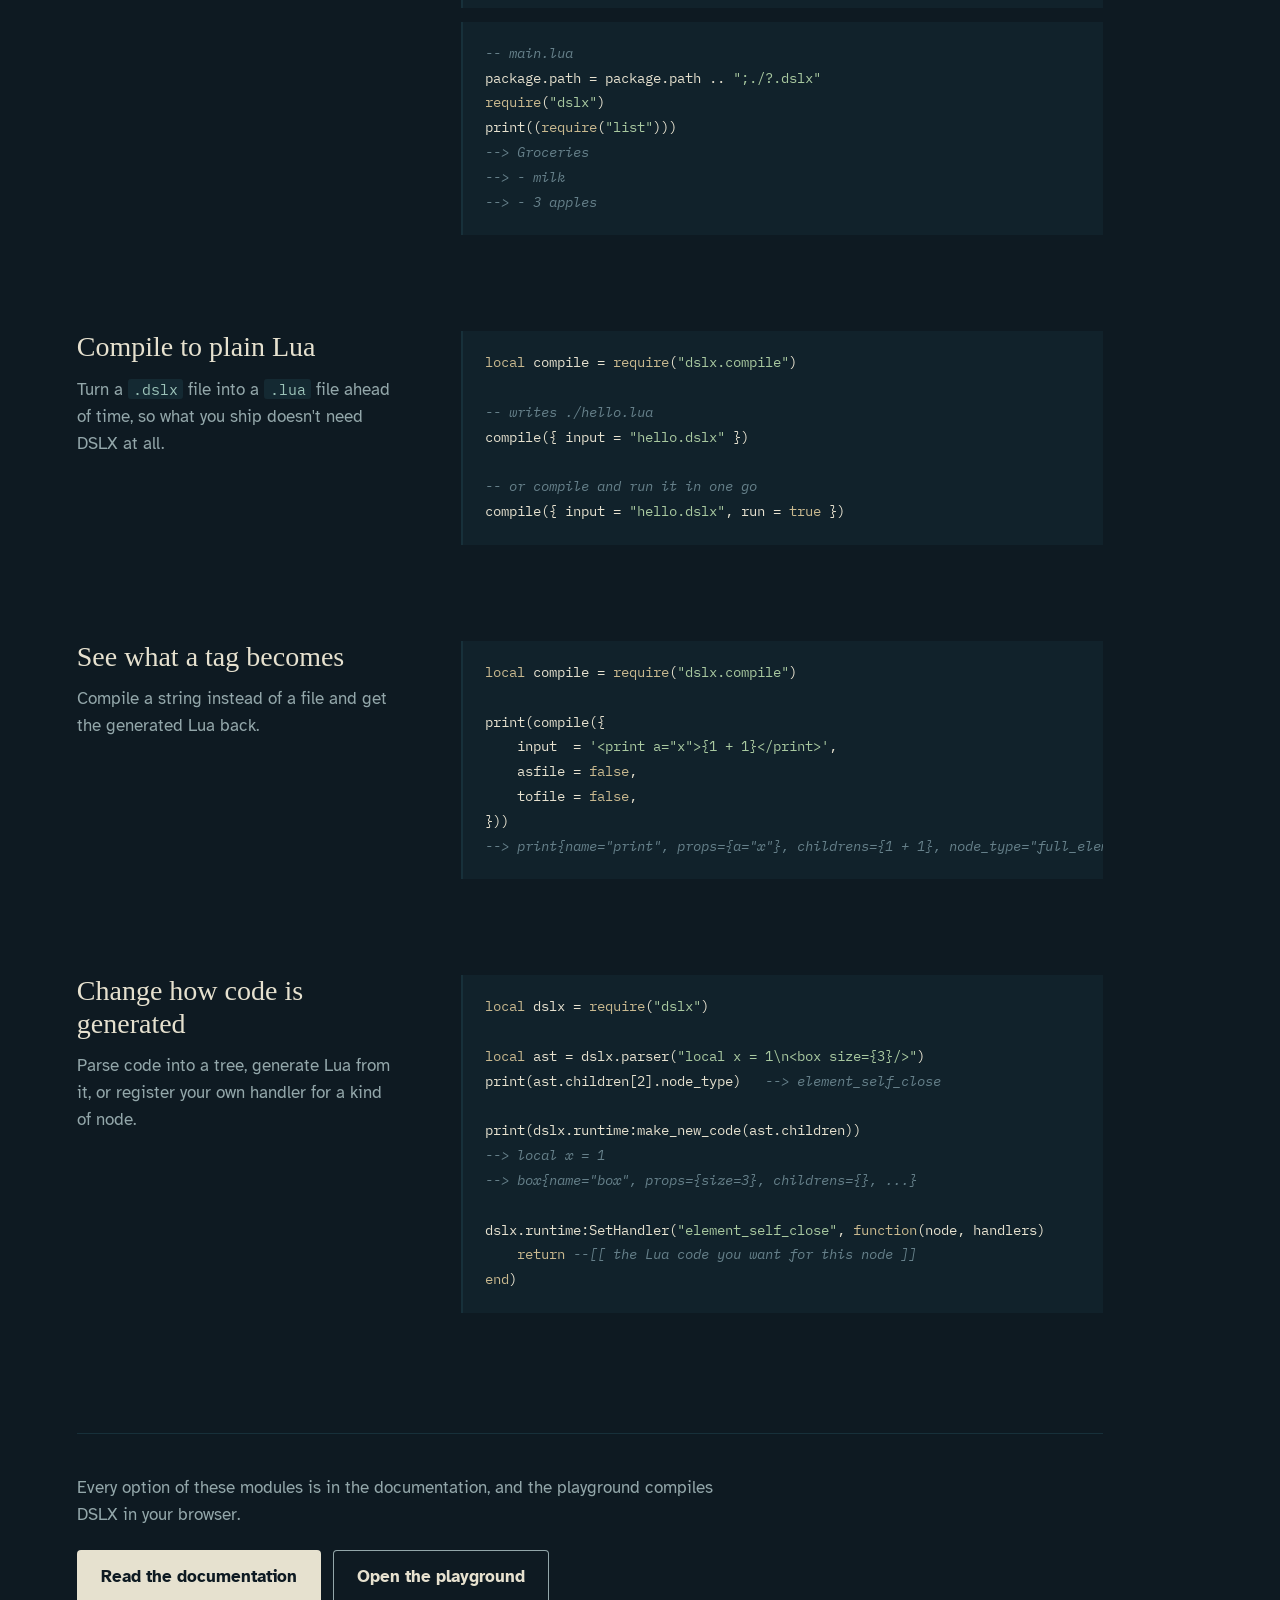
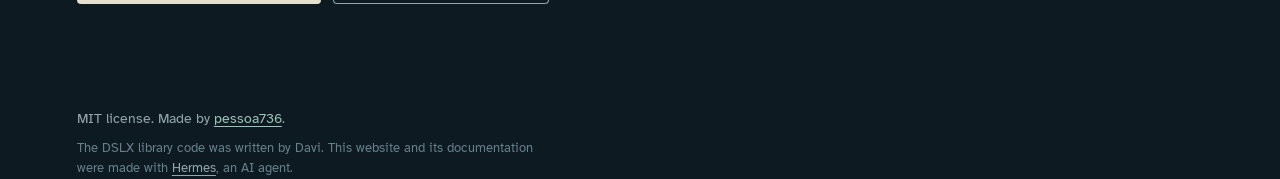
==== commit 46f87b79: "docs: clearer navigation (UX pass) - same sidebar on every docs page: Start here (Overview, Playgrou" ====
--- a/docs/index.html
+++ b/docs/index.html
@@ -22,7 +22,7 @@
   <nav class="topbar" aria-label="Main">
     <a class="brand" href="index.html"><img src="assets/dslx-mark.svg" alt=""/>DSLX</a>
     <div class="topbar-links">
-      <a href="overview.html">Documentation</a>
+      <a href="overview.html">Docs</a>
       <a href="playground.html">Playground</a>
       <a href="https://github.com/pessoa736/DLuaXML">GitHub</a>
     </div>
--- a/docs/assets/home.css
+++ b/docs/assets/home.css
@@ -212,3 +212,17 @@
     .install { width: auto; justify-content: space-between; }
     .install code { font-size: 13.5px; }
 }
+
+/* Code blocks that are wider than their box: a thin "tide" scrollbar instead of the
+   system's grey one; it brightens when the pointer is over the block. */
+.use-code pre { scrollbar-width: thin; scrollbar-color: var(--tide) transparent; }
+.use-code pre:hover { scrollbar-color: #66808a transparent; }
+.use-code pre::-webkit-scrollbar { height: 8px; }
+.use-code pre::-webkit-scrollbar-track { background: transparent; }
+.use-code pre::-webkit-scrollbar-thumb {
+    background: var(--tide); border-radius: 4px;
+    border: 2px solid transparent; background-clip: padding-box;
+}
+.use-code pre:hover::-webkit-scrollbar-thumb { background-color: #66808a; }
+/* the page's own scrollbar: dark, in the same colours */
+html { color-scheme: dark; scrollbar-color: var(--tide) var(--abyss); }
